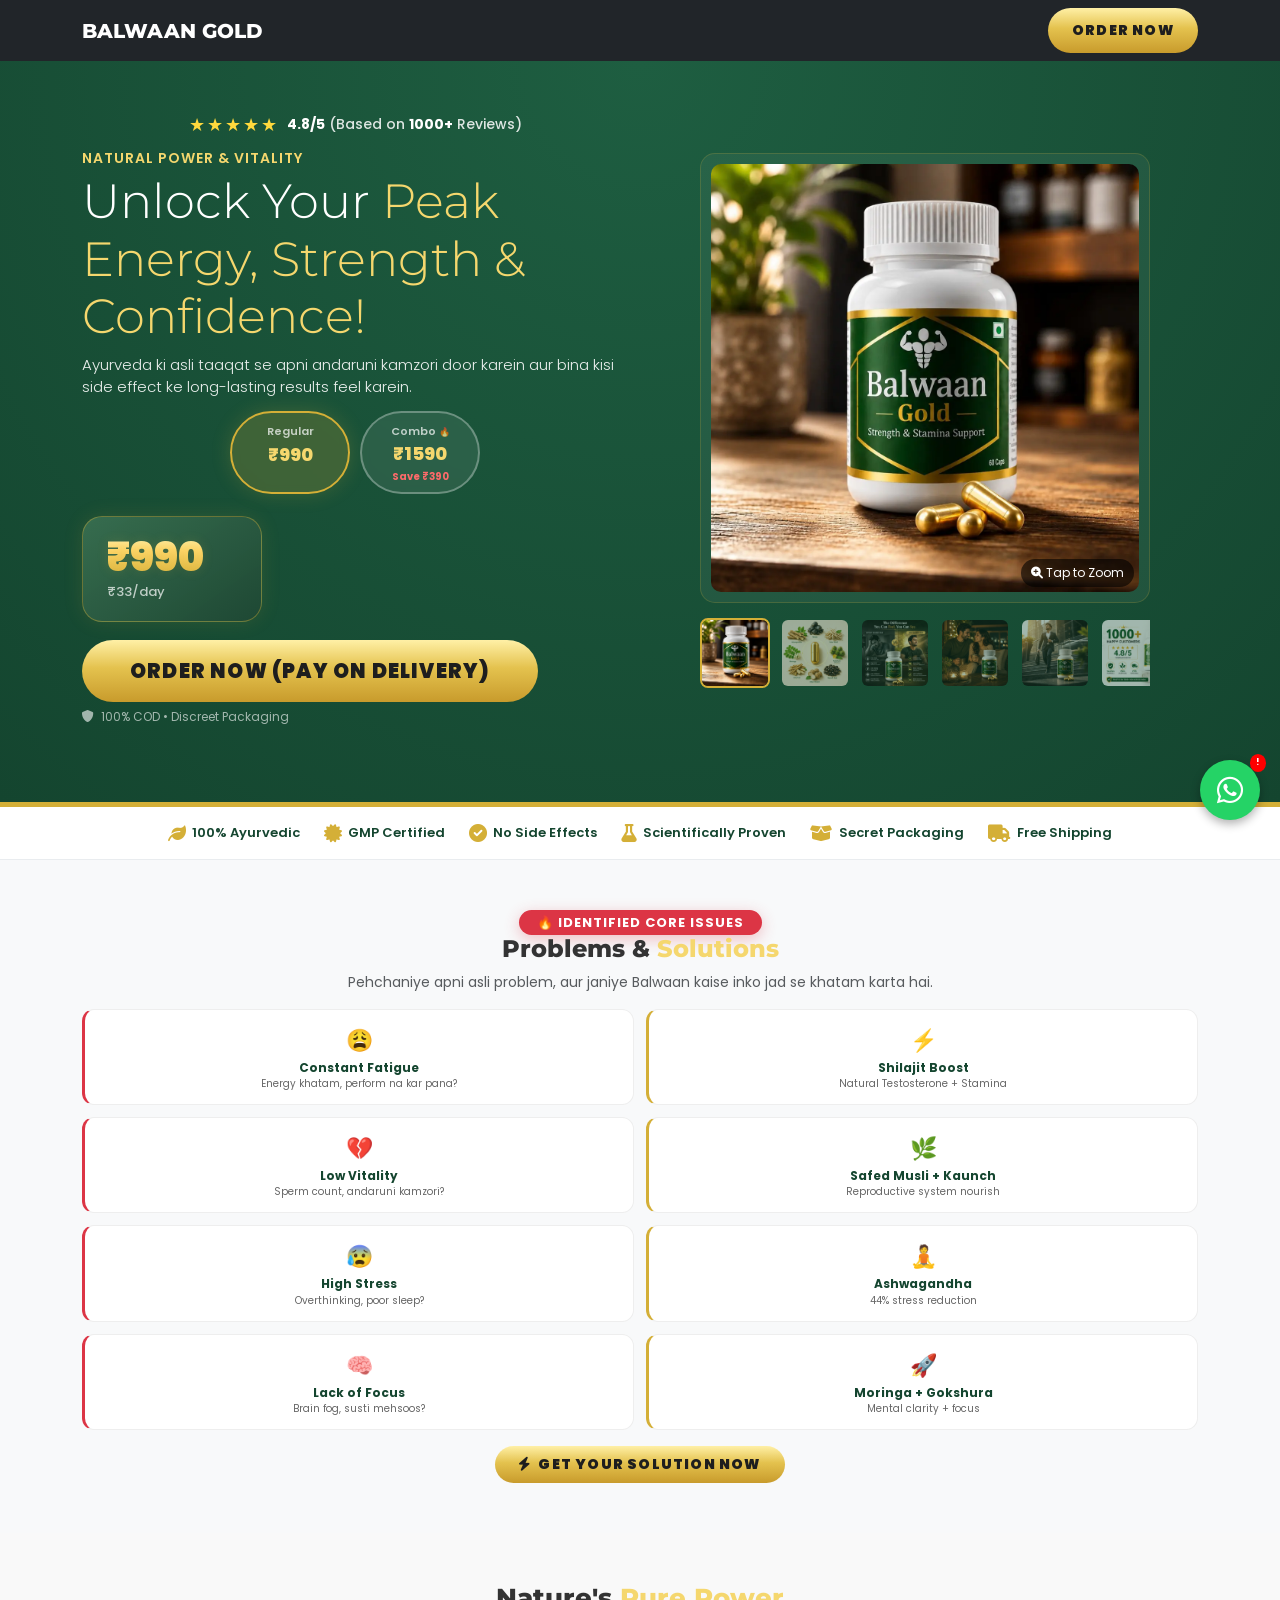
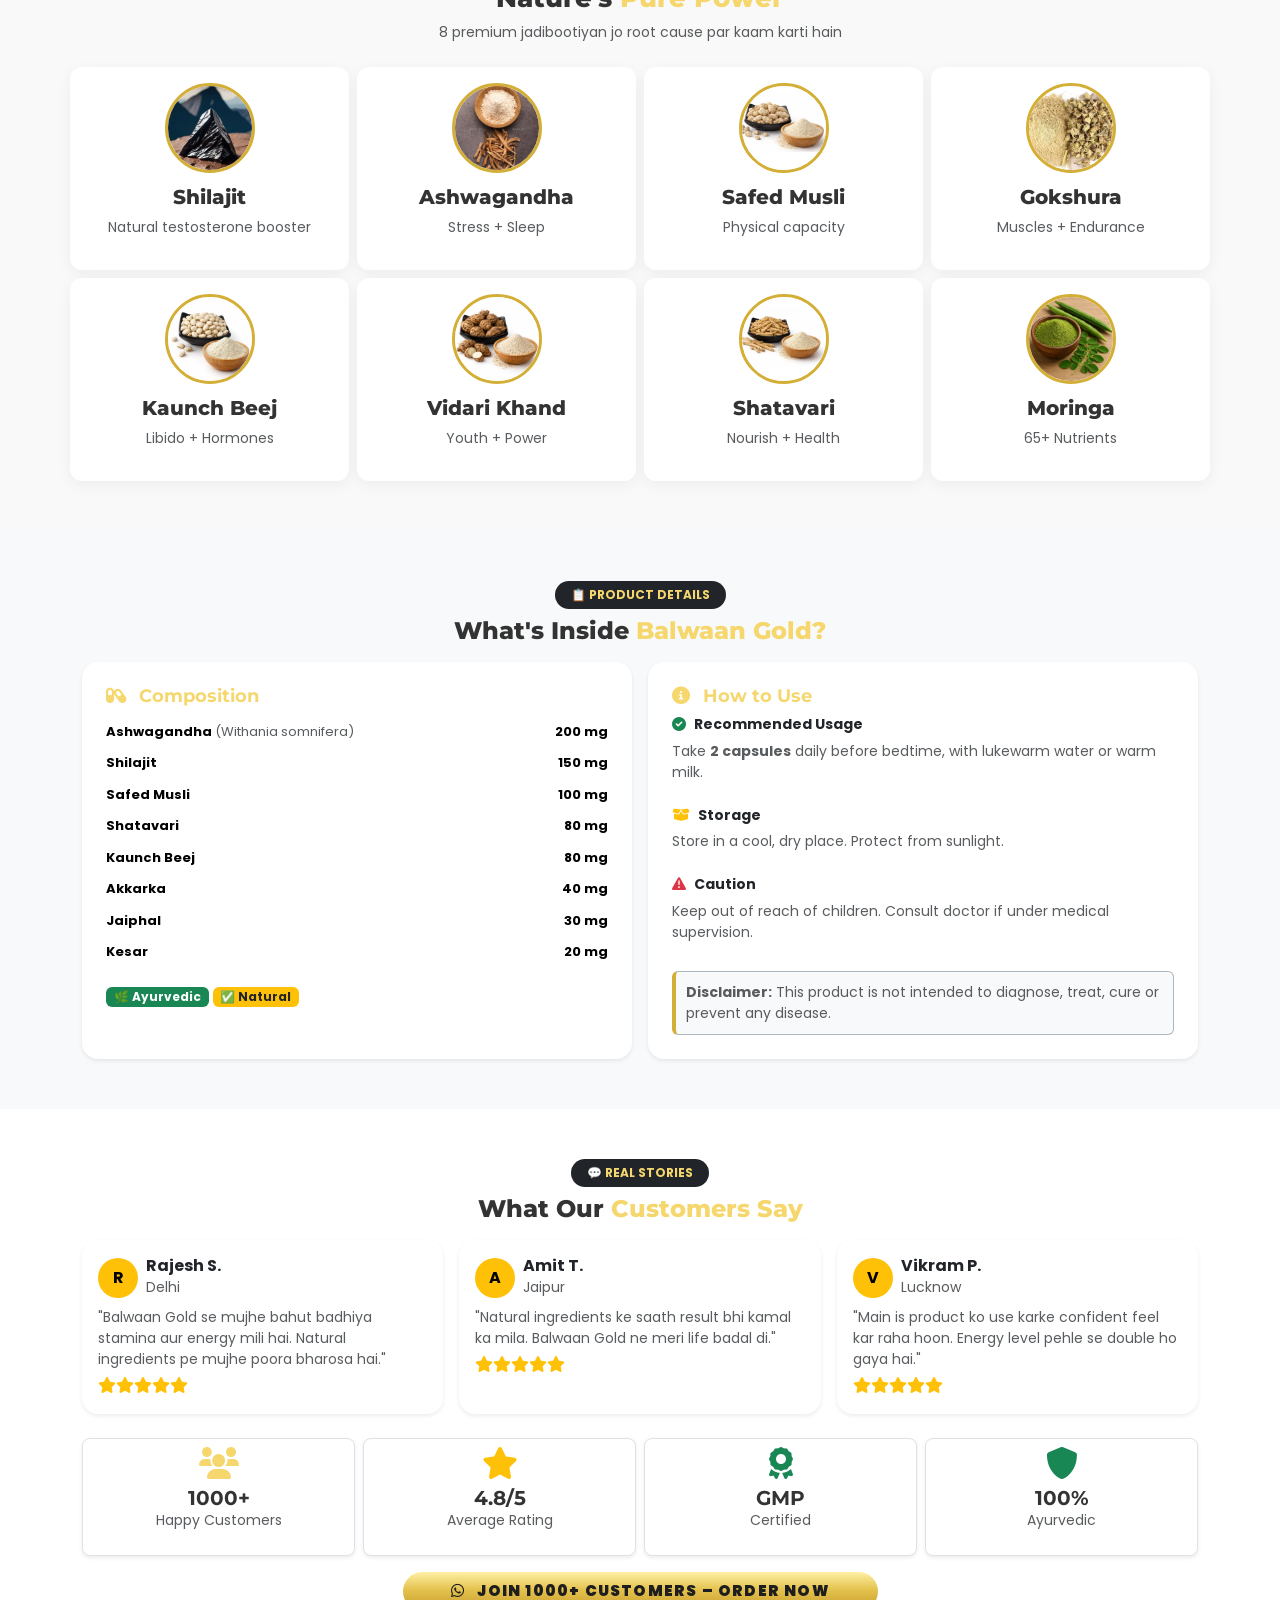
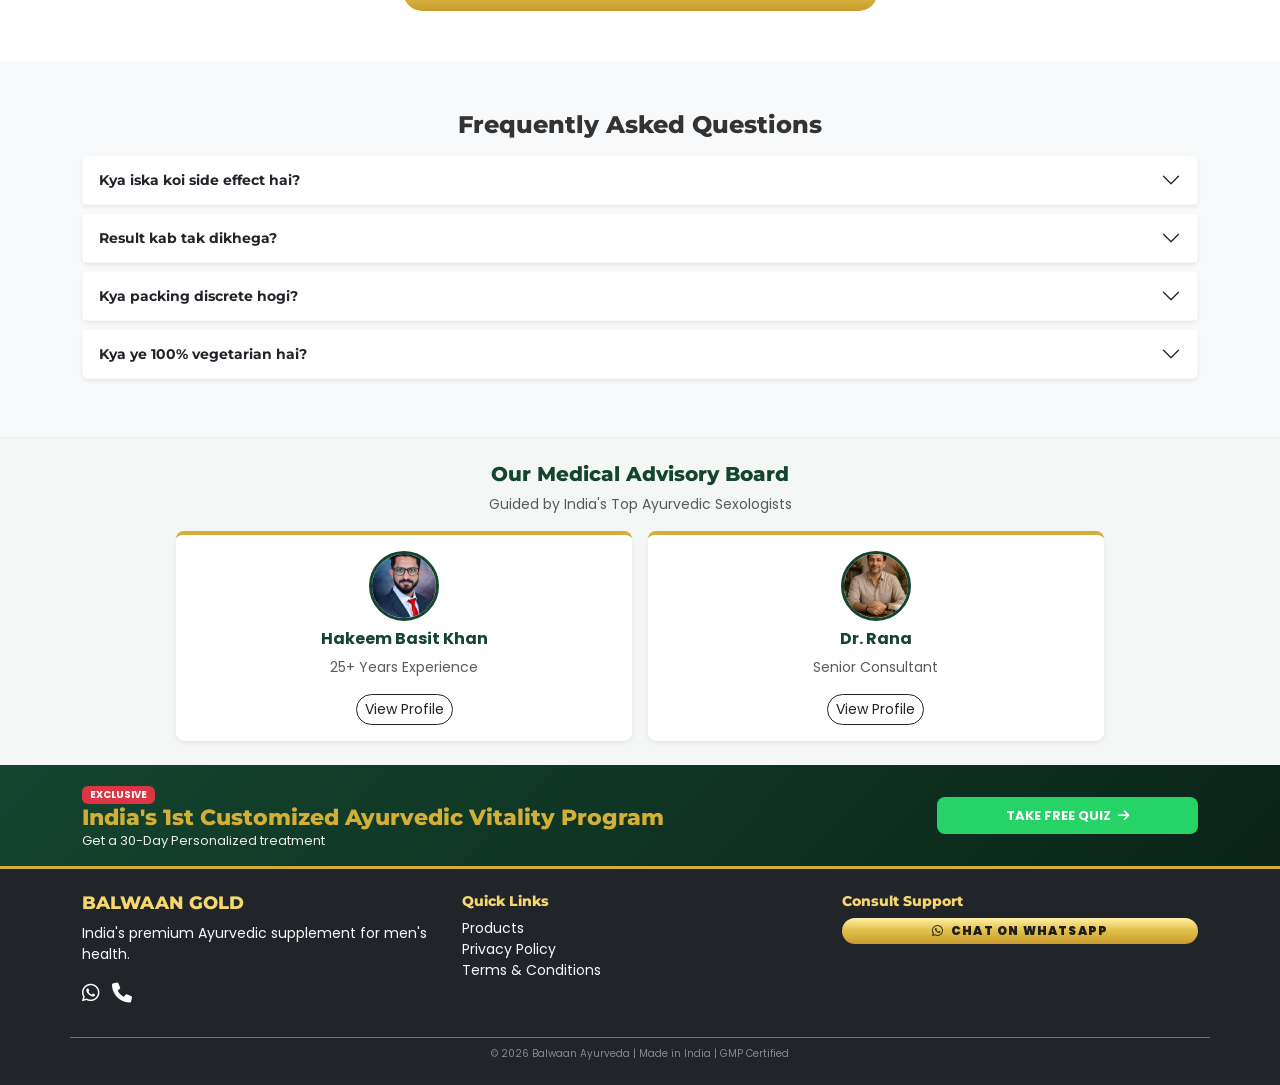
==== index.html @ 65f9fc12 "Update print statement from 'Hello' to 'Goodbye'" ====
<!DOCTYPE html>
<html lang="hi">
<head>
    <script type="application/ld+json">
{
  "@context": "https://schema.org/",
  "@type": "Product",
  "name": "Balwaan Gold",
  "image": [
    "https://balwaangold.com/images/gallery-1.webp",
    "https://balwaangold.com/images/gallery-2.webp",
    "https://balwaangold.com/images/stress-relief.webp",
    "https://balwaangold.com/images/vitality-boost.webp",
    "https://balwaangold.com/images/mental-focus.webp",
    "https://balwaangold.com/images/trust-rating.webp",
    "https://balwaangold.com/images/trust-badge.webp",
    "https://balwaangold.com/images/private-packaging.webp"
  ],
  "description": "Premium Ayurvedic supplement for men's wellness, stamina, and mental focus. 100% natural formula with Ashwagandha and Shilajit.",
  "brand": {
    "@type": "Brand",
    "name": "Balwaan Ayurveda"
  },
  "offers": {
    "@type": "Offer",
    "url": "https://balwaangold.com",
    "priceCurrency": "INR",
    "price": "990",
    "availability": "https://schema.org/InStock"
  },
  "aggregateRating": {
    "@type": "AggregateRating",
    "ratingValue": "4.8",
    "reviewCount": "1000"
  }
}
</script>
    <meta name="facebook-domain-verification" content="dv7wktuumuyr35lwe1esvlzcx84n38" />
    <meta charset="UTF-8">
    <meta name="viewport" content="width=device-width, initial-scale=1.0">
    <meta name="description" content="Balwaan Gold - 100% Ayurvedic supplement for men's strength, stamina, and confidence. Natural energy, deep sleep, and peak performance. COD available.">
    <title>Balwaan Gold | Premium Strength & Stamina Boost</title>
    <link rel="icon" type="image/png" href="favicon-96x96.png" sizes="96x96" />
    <link rel="icon" type="image/svg+xml" href="favicon.svg" />
    <link rel="shortcut icon" href="favicon.ico" />
    <link rel="apple-touch-icon" sizes="180x180" href="apple-touch-icon.png" />
    <link rel="manifest" href="site.webmanifest" />
    <script type="application/ld+json">
    {
      "@context": "https://schema.org/",
      "@type": "Product",
      "name": "Balwaan Gold | Premium Strength & Stamina Boost",
      "image": "https://balwaangold.com/images/gallery-1.webp",
      "description": "Premium Ayurvedic supplement for men's health, strength, and confidence.",
      "brand": { "@type": "Brand", "name": "Balwaan Gold" },
      "offers": {
        "@type": "Offer",
        "price": "990",
        "priceCurrency": "INR"
      },
      "aggregateRating": {
        "@type": "AggregateRating",
        "ratingValue": "4.8",
        "reviewCount": "1000"
      },
      "category": "Health & Personal Care > Dietary Supplements"
    }
    </script>
    <link rel="preconnect" href="https://fonts.googleapis.com">
    <link rel="preconnect" href="https://fonts.gstatic.com" crossorigin>
    <link href="https://fonts.googleapis.com/css2?family=Montserrat:wght@400;700;800&family=Poppins:wght@300;400;600&display=swap" rel="stylesheet">
    <link href="https://cdn.jsdelivr.net/npm/bootstrap@5.3.0/dist/css/bootstrap.min.css" rel="stylesheet">
    <link rel="stylesheet" href="https://cdnjs.cloudflare.com/ajax/libs/font-awesome/6.0.0/css/all.min.css">
    <script>
    !function(f,b,e,v,n,t,s)
    {if(f.fbq)return;n=f.fbq=function(){n.callMethod?
    n.callMethod.apply(n,arguments):n.queue.push(arguments)};
    if(!f._fbq)f._fbq=n;n.push=n;n.loaded=!0;n.version='2.0';
    n.queue=[];t=b.createElement(e);t.async=!0;
    t.src=v;s=b.getElementsByTagName(e)[0];
    s.parentNode.insertBefore(t,s)}(window, document,'script',
    'https://connect.facebook.net/en_US/fbevents.js');
    fbq('init', '916924051189893'); 
    fbq('track', 'PageView');
    </script>
    <noscript><img height="1" width="1" style="display:none"
    src="https://www.facebook.com/tr?id=916924051189893&ev=PageView&noscript=1"
    /></noscript>

    <style>
        /* ===== GLOBAL ===== */
        :root { --primary-green: #14452F; --gold: #D4AF37; --gold-light: #f5d76e; }
        * { margin: 0; padding: 0; box-sizing: border-box; }
        body { font-family: 'Poppins', sans-serif; background-color: #f9f9f9; color: #333; overflow-x: hidden; }
        h1, h2, h3, h4, h5, .navbar-brand { font-family: 'Montserrat', sans-serif; font-weight: 800; }

        /* ===== BUTTONS ===== */
        .btn-gold-glow {
            background: linear-gradient(180deg, #fff0a6 0%, #e4c24e 45%, #c89b2c 100%);
            color: #1e1e1e !important;
            border: none;
            font-weight: 900;
            text-transform: uppercase;
            letter-spacing: 1.2px;
            border-radius: 50px;
            transition: transform 0.3s ease, box-shadow 0.3s ease;
            text-decoration: none;
            display: inline-block;
            text-align: center;
            padding: 12px 28px;
            position: relative;
            transform: translateZ(0);
            will-change: transform, box-shadow;
        }
        .btn-gold-glow::after {
            content: '';
            position: absolute;
            inset: -3px;
            border-radius: 52px;
            background: rgba(212, 175, 55, 0.25);
            filter: blur(10px);
            z-index: -1;
            opacity: 0;
            transition: opacity 0.4s ease;
            pointer-events: none;
        }
        .btn-gold-glow:hover {
            transform: translateY(-2px) scale(1.03);
            color: #000 !important;
            cursor: pointer;
            box-shadow: 0 0 30px rgba(212, 175, 55, 0.3);
        }
        .btn-gold-glow:hover::after { opacity: 1; }

        /* ===== VARIANT PILLS ===== */
        .variant-pills {
            display: flex;
            gap: 10px;
            flex-wrap: wrap;
            justify-content: center;
            margin: 12px 0 10px;
        }
        .variant-pill {
            padding: 8px 18px;
            border-radius: 50px;
            border: 2px solid rgba(255,255,255,0.3);
            background: rgba(255,255,255,0.08);
            color: #fff;
            cursor: pointer;
            font-size: 13px;
            font-weight: 600;
            transition: all 0.3s ease;
            backdrop-filter: blur(4px);
            text-align: center;
            min-width: 120px;
        }
        .variant-pill:hover {
            border-color: var(--gold);
            background: rgba(212, 175, 55, 0.15);
            transform: translateY(-2px);
        }
        .variant-pill.active {
            border-color: var(--gold);
            background: rgba(212, 175, 55, 0.2);
            box-shadow: 0 0 20px rgba(212, 175, 55, 0.2);
        }
        .variant-pill .pill-price {
            display: block;
            font-size: 18px;
            font-weight: 800;
            color: var(--gold-light);
        }
        .variant-pill .pill-label {
            font-size: 11px;
            opacity: 0.7;
        }
        .variant-pill .pill-saving {
            font-size: 10px;
            color: #ff6b6b;
            font-weight: 700;
            display: block;
            margin-top: 2px;
        }
        .variant-pill.active .pill-saving { color: #ffd93d; }

        /* ===== STAR RATING ===== */
        .star-rating {
            display: flex;
            align-items: center;
            justify-content: center;
            gap: 8px;
            margin-bottom: 10px;
            flex-wrap: wrap;
        }
        .star-rating .stars {
            color: #ffd93d;
            font-size: 18px;
            letter-spacing: 2px;
        }
        .star-rating .rating-text {
            color: rgba(255,255,255,0.85);
            font-size: 14px;
            font-weight: 500;
        }
        .star-rating .rating-text strong {
            color: #fff;
            font-weight: 700;
        }

        /* ===== HERO ===== */
        .hero-section {
            background: radial-gradient(circle at top, #1e5e41, #14452F);
            color: white;
            padding: 50px 0 60px;
            border-bottom: 5px solid var(--gold);
            min-height: 80vh;
            display: flex;
            align-items: center;
        }
        @media (max-width: 768px) {
            .hero-section {
                padding: 30px 0 80px 0;
                text-align: center;
                min-height: auto;
            }
        }

        /* ===== PRICE BOX ===== */
        .price-box {
            background: linear-gradient(145deg, rgba(58, 112, 81, 0.92), rgba(30, 72, 52, 0.96));
            padding: 18px 24px;
            border-radius: 20px;
            display: inline-block;
            margin: 12px 0 10px;
            border: 1px solid rgba(212, 175, 55, 0.4);
            box-shadow: 0 0 20px rgba(212, 175, 55, 0.12);
            transform: translateZ(0);
            min-width: 180px;
        }
        .price-box .old-price {
            font-size: 16px;
            color: rgba(255,255,255,0.5);
            text-decoration: line-through;
            display: block;
        }
        .price-box .new-price {
            display: block;
            font-size: 40px;
            font-weight: 900;
            line-height: 1.1;
            color: #f5d76e;
            background: linear-gradient(180deg, #fff4b2 0%, #ffd86b 35%, #d4af37 100%);
            -webkit-background-clip: text;
            -webkit-text-fill-color: transparent;
            background-clip: text;
            text-shadow: 0 0 12px rgba(212, 175, 55, 0.15);
        }
        .price-box .per-day {
            font-size: 13px;
            color: rgba(255,255,255,0.7);
            font-weight: 500;
        }
        .price-box .saving-badge {
            display: inline-block;
            background: #ff6b6b;
            color: #fff;
            font-size: 12px;
            font-weight: 800;
            padding: 2px 12px;
            border-radius: 20px;
            margin-top: 4px;
        }

        /* ===== GALLERY ===== */
        .product-gallery { position: relative; max-width: 450px; margin: 0 auto; }
        .main-image-wrapper {
            position: relative;
            background: rgba(255,255,255,0.05);
            border-radius: 15px;
            padding: 10px;
            cursor: zoom-in;
            border: 1px solid rgba(212, 175, 55, 0.2);
            transition: 0.3s;
        }
        .main-image-wrapper:hover { border-color: #D4AF37; box-shadow: 0 0 15px rgba(212, 175, 55, 0.3); }
        .product-img-main { width: 100%; height: auto; border-radius: 10px; }
        .zoom-hint {
            position: absolute;
            bottom: 15px;
            right: 15px;
            background: rgba(0,0,0,0.6);
            color: white;
            padding: 5px 10px;
            border-radius: 20px;
            font-size: 12px;
            pointer-events: none;
        }
        .thumbnail-container {
            display: flex;
            gap: 10px;
            margin-top: 15px;
            justify-content: flex-start;
            overflow-x: auto;
            overflow-y: hidden;
            padding-bottom: 12px;
            flex-wrap: nowrap;
            scrollbar-width: thin;
            -webkit-overflow-scrolling: touch;
        }
        .thumbnail-container::-webkit-scrollbar { height: 5px; }
        .thumbnail-container::-webkit-scrollbar-track { background: #e0e0e0; border-radius: 10px; }
        .thumbnail-container::-webkit-scrollbar-thumb { background: #D4AF37; border-radius: 10px; }
        .thumb {
            width: 70px;
            height: 70px;
            object-fit: contain;
            border-radius: 8px;
            border: 2px solid transparent;
            cursor: pointer;
            opacity: 0.6;
            transition: 0.3s;
            flex: 0 0 70px;
        }
        .thumb.active, .thumb:hover { opacity: 1; border-color: #D4AF37; }

        /* ===== ZOOM MODAL ===== */
        #imageZoomModal {
            display: none;
            position: fixed;
            top: 0;
            left: 0;
            width: 100%;
            height: 100%;
            background: rgba(0,0,0,0.95);
            z-index: 100000;
            align-items: center;
            justify-content: center;
        }
        #imageZoomModal.active { display: flex; animation: fadeIn 0.3s ease; }
        @keyframes fadeIn { from { opacity: 0; } to { opacity: 1; } }
        #zoomedImage { max-width: 95%; max-height: 90vh; border-radius: 10px; box-shadow: 0 0 30px rgba(212, 175, 55, 0.2); }
        .close-zoom {
            position: absolute;
            top: 20px;
            right: 20px;
            color: white;
            font-size: 35px;
            cursor: pointer;
            background: rgba(255,255,255,0.2);
            width: 40px;
            height: 40px;
            display: flex;
            align-items: center;
            justify-content: center;
            border-radius: 50%;
        }

        /* ===== TRUST BANNER ===== */
        .trust-banner {
            background: #fff;
            border-bottom: 1px solid #e9ecef;
            padding: 12px 0;
            box-shadow: 0 4px 6px rgba(0,0,0,0.05);
        }
        .trust-item {
            display: inline-flex;
            align-items: center;
            gap: 6px;
            font-size: 13px;
            font-weight: 600;
            color: var(--primary-green);
            margin: 4px 12px;
        }
        .trust-item i { font-size: 18px; color: var(--gold); }
        @media (max-width: 576px) {
            .trust-item { font-size: 11px; margin: 3px 8px; }
            .trust-item i { font-size: 14px; }
        }

        /* ===== PROBLEMS + SOLUTIONS GRID ===== */
        .ps-grid { display: grid; grid-template-columns: 1fr 1fr; gap: 12px; }
        @media (max-width: 576px) {
            .ps-grid { grid-template-columns: 1fr 1fr; gap: 8px; }
        }
        .ps-item {
            background: #fff;
            border-radius: 12px;
            padding: 14px 12px;
            text-align: center;
            border: 1px solid #eee;
            transition: 0.3s;
            cursor: default;
        }
        .ps-item:hover { border-color: var(--gold); box-shadow: 0 4px 15px rgba(212, 175, 55, 0.12); }
        .ps-item .icon { font-size: 22px; margin-bottom: 4px; display: block; }
        .ps-item h6 { font-size: 12px; font-weight: 700; color: #14452F; margin-bottom: 2px; }
        .ps-item p { font-size: 10px; color: #666; margin-bottom: 0; line-height: 1.3; }
        .ps-item.solution { border-left: 3px solid var(--gold); }
        .ps-item.problem { border-left: 3px solid #dc3545; }

        /* ===== BADGES ===== */
        .issue-badge {
            font-size: 13px;
            letter-spacing: 1px;
            padding: 6px 18px !important;
            text-transform: uppercase;
            font-weight: 700;
            box-shadow: 0 4px 15px rgba(220, 53, 69, 0.3);
            display: inline-block;
        }

        /* ===== SECTION PADDING ===== */
        .section-padding { padding: 50px 0; }
        @media (max-width: 768px) {
            .section-padding { padding: 35px 0; }
        }

        /* ===== INGREDIENTS ===== */
        .ingredient-box {
            background: #fff;
            border-radius: 12px;
            padding: 16px 12px;
            box-shadow: 0 4px 15px rgba(0,0,0,0.05);
            height: 100%;
            display: flex;
            flex-direction: column;
            text-align: center;
        }
        .ingredient-img {
            width: 90px;
            height: 90px;
            object-fit: cover;
            border: 3px solid #D4AF37;
            border-radius: 50%;
            margin: 0 auto 12px;
        }
        @media (max-width: 576px) {
            .ingredient-img { width: 70px; height: 70px; border-width: 2px; }
            .ingredient-box { padding: 10px 6px; }
            .ingredient-box h5 { font-size: 12px; }
            .ingredient-box p { font-size: 10px; }
        }

        /* ===== PRODUCT DETAILS ===== */
        .bg-light .card.p-4 { padding: 20px 18px; }
        .bg-light .table td { font-size: 13px; padding: 6px 0; }
        @media (max-width: 576px) {
            .bg-light .card.p-4 { padding: 14px 12px !important; }
            .bg-light .card h4 { font-size: 15px !important; }
            .bg-light .table td {
                display: block !important;
                width: 100% !important;
                text-align: left !important;
                padding: 4px 0 !important;
                border-bottom: 1px solid #eee !important;
                font-size: 12px !important;
            }
            .bg-light .table .text-muted {
                display: block !important;
                font-size: 9.5px !important;
                color: #6c757d !important;
                margin-top: 1px !important;
                font-style: italic !important;
            }
            .bg-light .table td.text-end {
                text-align: left !important;
                font-size: 12px !important;
                font-weight: 700 !important;
                color: #14452F !important;
                padding-top: 0 !important;
                padding-bottom: 6px !important;
            }
            .bg-light .card .badge { font-size: 8px !important; padding: 3px 6px !important; }
            .bg-light .card h6 { font-size: 12px !important; }
            .bg-light .card p, .bg-light .card .text-muted { font-size: 11px !important; line-height: 1.5 !important; }
            .bg-light .alert { padding: 10px 8px !important; }
            .bg-light .alert p { font-size: 9.5px !important; line-height: 1.4 !important; }
        }

        /* ===== REVIEWS ===== */
        .testimonials-section .card { padding: 18px 16px; }
        @media (max-width: 576px) {
            .testimonials-section .card { padding: 14px 12px !important; }
            .testimonials-section .card h6 { font-size: 13px !important; }
            .testimonials-section .card p { font-size: 12px !important; line-height: 1.5 !important; }
            .testimonials-section .trust-badge-box { padding: 8px 4px !important; }
            .testimonials-section .trust-badge-box h5 { font-size: 14px !important; }
            .testimonials-section .trust-badge-box p { font-size: 8.5px !important; }
        }

        /* ===== ADVISORY CARD (FIXED) ===== */
        .advisory-card {
            background: white;
            border-radius: 12px;
            padding: 20px;
            text-align: center;
            box-shadow: 0 4px 15px rgba(0,0,0,0.05);
            border-top: 4px solid #D4AF37 !important;
            height: 100%;
        }

        /* ===== FAQS ===== */
        .accordion-item .accordion-button { font-weight: 600; font-size: 14px; padding: 14px 16px; }
        .accordion-item .accordion-body { font-size: 13px; }
        @media (max-width: 576px) {
            .accordion-item .accordion-button { font-size: 12.5px; padding: 12px 14px; }
            .accordion-item .accordion-body { font-size: 11.5px; }
        }

        /* ===== WHATSAPP FLOAT ===== */
        .whatsapp-float {
            position: fixed;
            bottom: 80px;
            right: 20px;
            background-color: #25d366;
            color: white;
            width: 60px;
            height: 60px;
            border-radius: 50px;
            display: flex;
            align-items: center;
            justify-content: center;
            font-size: 30px;
            z-index: 1000;
            box-shadow: 0 4px 10px rgba(0,0,0,0.3);
            text-decoration: none;
            cursor: pointer;
            transition: 0.3s;
        }
        .whatsapp-float:hover { transform: scale(1.1); color:white; }
        .whatsapp-float .order-badge {
            position: absolute;
            top: -6px;
            right: -6px;
            background: red;
            color: white;
            font-size: 9px;
            padding: 2px 6px;
            border-radius: 50%;
            font-weight: 700;
        }

        .mobile-cta-bar {
            position: fixed;
            bottom: 0;
            width: 100%;
            background: #14452F;
            padding: 10px;
            display: none;
            z-index: 999;
            box-shadow: 0 -5px 15px rgba(0,0,0,0.2);
        }
        @media (max-width: 768px) { .mobile-cta-bar { display: block; } }

        /* ===== LEAD MODAL (FIXED) ===== */
        .lead-modal-header {
            background: #14452F;
            color: white;
            border-bottom: 2px solid #D4AF37;
        }
        .lead-input {
            border: 2px solid #eee;
            padding: 12px;
            border-radius: 8px;
            width: 100%;
            margin-bottom: 15px;
        }
        .lead-input:focus {
            border-color: #D4AF37;
            outline: none;
        }

        .bg-green { background-color: var(--primary-green); color: white; }
        .text-gold { color: var(--gold-light); }
    </style>
</head>
<body>

    <!-- ===== NAVBAR ===== -->
    <nav class="navbar navbar-expand-lg navbar-dark bg-dark sticky-top">
        <div class="container">
            <a class="navbar-brand" href="#">BALWAAN GOLD</a>
            <a href="checkout.html" class="btn btn-gold-glow btn-sm px-4">Order Now</a>
        </div>
    </nav>

    <!-- ===== MAIN ===== -->
    <main>

        <!-- ===== HERO SECTION (With Star Rating + Combo Pack) ===== -->
        <section class="hero-section">
            <div class="container">
                <div class="row align-items-center flex-column-reverse flex-md-row">
                    <div class="col-md-6 mt-4 mt-md-0 text-center text-md-start">
                        <div class="star-rating">
                            <span class="stars">★★★★★</span>
                            <span class="rating-text">
                                <strong>4.8/5</strong> (Based on <strong>1000+</strong> Reviews)
                            </span>
                        </div>
                        <p class="text-gold mb-1" style="font-weight:600;letter-spacing:1px;font-size:14px;">NATURAL POWER & VITALITY</p>
                        <h1 class="display-5 mb-2">Unlock Your <span class="text-gold">Peak Energy, Strength & Confidence!</span></h1>
                        <p class="lead mb-2" style="font-size:15px;opacity:0.9;">Ayurveda ki asli taaqat se apni andaruni kamzori door karein aur bina kisi side effect ke long-lasting results feel karein.</p>
                        
                        <div class="variant-pills">
                            <div class="variant-pill active" data-price="990" data-perday="₹33/day" data-saving="" data-label="30 Days">
                                <span class="pill-label">Regular</span>
                                <span class="pill-price">₹990</span>
                            </div>
                            <div class="variant-pill" data-price="1590" data-perday="₹26.5/day" data-saving="Save ₹390" data-label="60 Days">
                                <span class="pill-label">Combo <span style="color:#ff6b6b;font-size:9px;">🔥</span></span>
                                <span class="pill-price">₹1590</span>
                                <span class="pill-saving">Save ₹390</span>
                            </div>
                        </div>

                        <div class="price-box" id="priceBox">
                            <span class="old-price" id="oldPrice" style="display:none;">₹1980</span>
                            <span class="new-price" id="mainPrice">₹990</span>
                            <span class="per-day" id="perDay">₹33/day</span>
                            <span class="saving-badge" id="savingBadge" style="display:none;">🔥 Save ₹390</span>
                        </div>
                        
                        <a href="checkout.html" class="btn btn-gold-glow btn-lg px-5 py-3 mt-2" id="orderBtn">
                            Order Now (Pay on Delivery)
                        </a>
                        <p style="font-size:12px;opacity:0.6;margin-top:6px;">
                            <i class="fas fa-shield-alt me-1"></i> 100% COD • Discreet Packaging
                        </p>
                    </div>
                    <div class="col-md-6 text-center">
                        <div class="product-gallery">
                            <div class="main-image-wrapper" onclick="openZoom(document.getElementById('mainImg').src)">
                                <img id="mainImg" src="images/gallery-1.webp" width="450" height="450" alt="Balwaan Gold Main Product" class="product-img-main">
                                <div class="zoom-hint"><i class="fas fa-search-plus"></i> Tap to Zoom</div>
                            </div>
                            <div class="thumbnail-container">
                                <img src="images/gallery-1.webp" alt="Balwaan Gold Gallery Image 1" class="thumb active" onclick="changeImage(this)">
                                <img src="images/gallery-2.webp" alt="Balwaan Gold Gallery Image 2" class="thumb" onclick="changeImage(this)">
                                <img src="images/stress-relief.webp" alt="Stress Relief Benefits" class="thumb" onclick="changeImage(this)">
                                <img src="images/vitality-boost.webp" alt="Vitality Boost Benefits" class="thumb" onclick="changeImage(this)">
                                <img src="images/mental-focus.webp" alt="Mental Focus Benefits" class="thumb" onclick="changeImage(this)">
                                <img src="images/trust-rating.webp" alt="Trust Rating Badge" class="thumb" onclick="changeImage(this)">
                                <img src="images/trust-badge.webp" alt="Trust Badge Certification" class="thumb" onclick="changeImage(this)">
                                <img src="images/private-packaging.webp" alt="Private Packaging Display" class="thumb" onclick="changeImage(this)">
                            </div>
                        </div>
                    </div>
                </div>
            </div>
        </section>

        <!-- ===== ZOOM MODAL ===== -->
        <div id="imageZoomModal">
            <div class="close-zoom" onclick="closeZoom()">&times;</div>
            <img id="zoomedImage" src="">
        </div>

        <!-- ===== TRUST BANNER ===== -->
        <div class="trust-banner text-center">
            <div class="container">
                <div class="d-flex flex-wrap justify-content-center">
                    <span class="trust-item"><i class="fas fa-leaf"></i> 100% Ayurvedic</span>
                    <span class="trust-item"><i class="fas fa-certificate"></i> GMP Certified</span>
                    <span class="trust-item"><i class="fas fa-check-circle"></i> No Side Effects</span>
                    <span class="trust-item"><i class="fas fa-flask"></i> Scientifically Proven</span>
                    <span class="trust-item"><i class="fas fa-box-open"></i> Secret Packaging</span>
                    <span class="trust-item"><i class="fas fa-truck"></i> Free Shipping</span>
                </div>
            </div>
        </div>

        <!-- ===== PROBLEMS + SOLUTIONS (Merged) ===== -->
        <section class="section-padding bg-light">
            <div class="container">
                <div class="text-center mb-3">
                    <span class="badge bg-danger issue-badge rounded-pill">🔥 Identified Core Issues</span>
                    <h2 style="font-size:24px;">Problems & <span class="text-gold">Solutions</span></h2>
                    <p class="text-muted small">Pehchaniye apni asli problem, aur janiye Balwaan kaise inko jad se khatam karta hai.</p>
                </div>
                <div class="ps-grid">
                    <div class="ps-item problem"><span class="icon">😩</span><h6>Constant Fatigue</h6><p>Energy khatam, perform na kar pana?</p></div>
                    <div class="ps-item solution"><span class="icon">⚡</span><h6>Shilajit Boost</h6><p>Natural Testosterone + Stamina</p></div>
                    <div class="ps-item problem"><span class="icon">💔</span><h6>Low Vitality</h6><p>Sperm count, andaruni kamzori?</p></div>
                    <div class="ps-item solution"><span class="icon">🌿</span><h6>Safed Musli + Kaunch</h6><p>Reproductive system nourish</p></div>
                    <div class="ps-item problem"><span class="icon">😰</span><h6>High Stress</h6><p>Overthinking, poor sleep?</p></div>
                    <div class="ps-item solution"><span class="icon">🧘</span><h6>Ashwagandha</h6><p>44% stress reduction</p></div>
                    <div class="ps-item problem"><span class="icon">🧠</span><h6>Lack of Focus</h6><p>Brain fog, susti mehsoos?</p></div>
                    <div class="ps-item solution"><span class="icon">🚀</span><h6>Moringa + Gokshura</h6><p>Mental clarity + focus</p></div>
                </div>
                <div class="text-center mt-3">
                    <a href="checkout.html" class="btn btn-gold-glow px-4 py-2" style="font-size:14px;">
                        <i class="fas fa-bolt me-1"></i> Get Your Solution Now
                    </a>
                </div>
            </div>
        </section>

        <!-- ===== INGREDIENTS ===== -->
        <section class="section-padding container text-center">
            <h2 class="mb-2" style="font-size:26px;">Nature's <span class="text-gold">Pure Power</span></h2>
            <p class="text-muted mb-4" style="font-size:14px;">8 premium jadibootiyan jo root cause par kaam karti hain</p>
            <div class="row g-2 justify-content-center">
                <div class="col-lg-3 col-md-4 col-4"><div class="ingredient-box"><img src="images/shilajit.webp" class="ingredient-img" alt="Shilajit"><h5>Shilajit</h5><p class="small text-muted d-none d-sm-block">Natural testosterone booster</p></div></div>
                <div class="col-lg-3 col-md-4 col-4"><div class="ingredient-box"><img src="images/ashwagandha.webp" class="ingredient-img" alt="Ashwagandha"><h5>Ashwagandha</h5><p class="small text-muted d-none d-sm-block">Stress + Sleep</p></div></div>
                <div class="col-lg-3 col-md-4 col-4"><div class="ingredient-box"><img src="images/musli.webp" class="ingredient-img" alt="Safed Musli"><h5>Safed Musli</h5><p class="small text-muted d-none d-sm-block">Physical capacity</p></div></div>
                <div class="col-lg-3 col-md-4 col-4"><div class="ingredient-box"><img src="images/gokshura.webp" class="ingredient-img" alt="Gokshura"><h5>Gokshura</h5><p class="small text-muted d-none d-sm-block">Muscles + Endurance</p></div></div>
                <div class="col-lg-3 col-md-4 col-4"><div class="ingredient-box"><img src="images/kaunch.webp" class="ingredient-img" alt="Kaunch Beej"><h5>Kaunch Beej</h5><p class="small text-muted d-none d-sm-block">Libido + Hormones</p></div></div>
                <div class="col-lg-3 col-md-4 col-4"><div class="ingredient-box"><img src="images/vidari.webp" class="ingredient-img" alt="Vidari Khand"><h5>Vidari Khand</h5><p class="small text-muted d-none d-sm-block">Youth + Power</p></div></div>
                <div class="col-lg-3 col-md-4 col-4"><div class="ingredient-box"><img src="images/shatawari.webp" class="ingredient-img" alt="Shatavari"><h5>Shatavari</h5><p class="small text-muted d-none d-sm-block">Nourish + Health</p></div></div>
                <div class="col-lg-3 col-md-4 col-4"><div class="ingredient-box"><img src="images/moringa.webp" class="ingredient-img" alt="Moringa"><h5>Moringa</h5><p class="small text-muted d-none d-sm-block">65+ Nutrients</p></div></div>
            </div>
        </section>

        <!-- ===== PRODUCT DETAILS ===== -->
        <section class="section-padding bg-light">
            <div class="container">
                <div class="text-center mb-3">
                    <span class="badge bg-dark text-gold px-3 py-2 rounded-pill" style="font-size:12px;">📋 PRODUCT DETAILS</span>
                    <h2 class="mt-2" style="font-size:24px;">What's Inside <span class="text-gold">Balwaan Gold?</span></h2>
                </div>
                <div class="row g-3">
                    <div class="col-md-6">
                        <div class="card h-100 border-0 shadow-sm rounded-4 p-4">
                            <h4 class="text-gold fw-bold mb-2" style="font-size:18px;"><i class="fas fa-capsules me-2"></i> Composition</h4>
                            <div class="table-responsive">
                                <table class="table table-borderless">
                                    <tbody>
                                        <tr><td><strong>Ashwagandha</strong> <span class="text-muted">(Withania somnifera)</span></td><td class="text-end fw-bold">200 mg</td></tr>
                                        <tr><td><strong>Shilajit</strong></td><td class="text-end fw-bold">150 mg</td></tr>
                                        <tr><td><strong>Safed Musli</strong></td><td class="text-end fw-bold">100 mg</td></tr>
                                        <tr><td><strong>Shatavari</strong></td><td class="text-end fw-bold">80 mg</td></tr>
                                        <tr><td><strong>Kaunch Beej</strong></td><td class="text-end fw-bold">80 mg</td></tr>
                                        <tr><td><strong>Akkarka</strong></td><td class="text-end fw-bold">40 mg</td></tr>
                                        <tr><td><strong>Jaiphal</strong></td><td class="text-end fw-bold">30 mg</td></tr>
                                        <tr><td><strong>Kesar</strong></td><td class="text-end fw-bold">20 mg</td></tr>
                                    </tbody>
                                </table>
                            </div>
                            <div><span class="badge bg-success me-1">🌿 Ayurvedic</span><span class="badge bg-warning text-dark">✅ Natural</span></div>
                        </div>
                    </div>
                    <div class="col-md-6">
                        <div class="card h-100 border-0 shadow-sm rounded-4 p-4">
                            <h4 class="text-gold fw-bold mb-2" style="font-size:18px;"><i class="fas fa-info-circle me-2"></i> How to Use</h4>
                            <div class="mb-2"><h6 class="fw-bold small"><i class="fas fa-check-circle text-success me-2"></i>Recommended Usage</h6><p class="text-muted small">Take <strong>2 capsules</strong> daily before bedtime, with lukewarm water or warm milk.</p></div>
                            <div class="mb-2"><h6 class="fw-bold small"><i class="fas fa-box-open text-warning me-2"></i>Storage</h6><p class="text-muted small">Store in a cool, dry place. Protect from sunlight.</p></div>
                            <div class="mb-2"><h6 class="fw-bold small"><i class="fas fa-exclamation-triangle text-danger me-2"></i>Caution</h6><p class="text-muted small">Keep out of reach of children. Consult doctor if under medical supervision.</p></div>
                            <div class="alert alert-dark mb-0 mt-1" style="background:#f8f9fa;border-left:4px solid #D4AF37;padding:10px;">
                                <p class="small text-muted mb-0"><strong>Disclaimer:</strong> This product is not intended to diagnose, treat, cure or prevent any disease.</p>
                            </div>
                        </div>
                    </div>
                </div>
            </div>
        </section>

        <!-- ===== REVIEWS ===== -->
        <section class="section-padding bg-white testimonials-section">
            <div class="container text-center">
                <div class="mb-3">
                    <span class="badge bg-dark text-gold px-3 py-2 rounded-pill" style="font-size:12px;">💬 REAL STORIES</span>
                    <h2 class="mt-2" style="font-size:24px;">What Our <span class="text-gold">Customers Say</span></h2>
                </div>
                <div class="row g-3 justify-content-center">
                    <div class="col-md-4">
                        <div class="card h-100 border-0 shadow-sm rounded-4 p-3 text-start">
                            <div class="d-flex align-items-center mb-2"><div class="bg-warning rounded-circle d-flex align-items-center justify-content-center" style="width:40px;height:40px;font-weight:700;color:#000;">R</div><div class="ms-2"><h6 class="fw-bold mb-0">Rajesh S.</h6><span class="text-muted small">Delhi</span></div></div>
                            <p class="text-muted small mb-0">"Balwaan Gold se mujhe bahut badhiya stamina aur energy mili hai. Natural ingredients pe mujhe poora bharosa hai."</p>
                            <div class="mt-1 text-warning"><i class="fas fa-star"></i><i class="fas fa-star"></i><i class="fas fa-star"></i><i class="fas fa-star"></i><i class="fas fa-star"></i></div>
                        </div>
                    </div>
                    <div class="col-md-4">
                        <div class="card h-100 border-0 shadow-sm rounded-4 p-3 text-start">
                            <div class="d-flex align-items-center mb-2"><div class="bg-warning rounded-circle d-flex align-items-center justify-content-center" style="width:40px;height:40px;font-weight:700;color:#000;">A</div><div class="ms-2"><h6 class="fw-bold mb-0">Amit T.</h6><span class="text-muted small">Jaipur</span></div></div>
                            <p class="text-muted small mb-0">"Natural ingredients ke saath result bhi kamal ka mila. Balwaan Gold ne meri life badal di."</p>
                            <div class="mt-1 text-warning"><i class="fas fa-star"></i><i class="fas fa-star"></i><i class="fas fa-star"></i><i class="fas fa-star"></i><i class="fas fa-star"></i></div>
                        </div>
                    </div>
                    <div class="col-md-4">
                        <div class="card h-100 border-0 shadow-sm rounded-4 p-3 text-start">
                            <div class="d-flex align-items-center mb-2"><div class="bg-warning rounded-circle d-flex align-items-center justify-content-center" style="width:40px;height:40px;font-weight:700;color:#000;">V</div><div class="ms-2"><h6 class="fw-bold mb-0">Vikram P.</h6><span class="text-muted small">Lucknow</span></div></div>
                            <p class="text-muted small mb-0">"Main is product ko use karke confident feel kar raha hoon. Energy level pehle se double ho gaya hai."</p>
                            <div class="mt-1 text-warning"><i class="fas fa-star"></i><i class="fas fa-star"></i><i class="fas fa-star"></i><i class="fas fa-star"></i><i class="fas fa-star"></i></div>
                        </div>
                    </div>
                </div>
                <div class="row g-2 justify-content-center mt-3">
                    <div class="col-6 col-md-3"><div class="p-2 bg-white rounded-3 shadow-sm border trust-badge-box"><i class="fas fa-users fa-2x text-gold"></i><h5 class="fw-bold mt-1 mb-0">1000+</h5><p class="text-muted small">Happy Customers</p></div></div>
                    <div class="col-6 col-md-3"><div class="p-2 bg-white rounded-3 shadow-sm border trust-badge-box"><i class="fas fa-star fa-2x text-warning"></i><h5 class="fw-bold mt-1 mb-0">4.8/5</h5><p class="text-muted small">Average Rating</p></div></div>
                    <div class="col-6 col-md-3"><div class="p-2 bg-white rounded-3 shadow-sm border trust-badge-box"><i class="fas fa-award fa-2x text-success"></i><h5 class="fw-bold mt-1 mb-0">GMP</h5><p class="text-muted small">Certified</p></div></div>
                    <div class="col-6 col-md-3"><div class="p-2 bg-white rounded-3 shadow-sm border trust-badge-box"><i class="fas fa-shield-alt fa-2x text-success"></i><h5 class="fw-bold mt-1 mb-0">100%</h5><p class="text-muted small">Ayurvedic</p></div></div>
                </div>
                <div class="mt-3"><a href="checkout.html" class="btn btn-gold-glow px-5 py-2" style="font-size:15px;"><i class="fab fa-whatsapp me-2"></i> Join 1000+ Customers – Order Now</a></div>
            </div>
        </section>

        <!-- ===== FAQS ===== -->
        <section class="section-padding bg-light">
            <div class="container">
                <h2 class="text-center mb-3" style="font-size:24px;">Frequently Asked Questions</h2>
                <div class="accordion" id="faqAccordion">
                    <div class="accordion-item mb-2 border border-light shadow-sm rounded">
                        <h2 class="accordion-header"><button class="accordion-button collapsed fw-bold" type="button" data-bs-toggle="collapse" data-bs-target="#faq1">Kya iska koi side effect hai?</button></h2>
                        <div id="faq1" class="accordion-collapse collapse" data-bs-parent="#faqAccordion"><div class="accordion-body text-muted small">Nahi, Balwaan 100% Ayurvedic ingredients se bana hai aur bilkul safe hai.</div></div>
                    </div>
                    <div class="accordion-item mb-2 border border-light shadow-sm rounded">
                        <h2 class="accordion-header"><button class="accordion-button collapsed fw-bold" type="button" data-bs-toggle="collapse" data-bs-target="#faq2">Result kab tak dikhega?</button></h2>
                        <div id="faq2" class="accordion-collapse collapse" data-bs-parent="#faqAccordion"><div class="accordion-body text-muted small">Behtar result ke liye kam se kam 30 din tak regular lein.</div></div>
                    </div>
                    <div class="accordion-item mb-2 border border-light shadow-sm rounded">
                        <h2 class="accordion-header"><button class="accordion-button collapsed fw-bold" type="button" data-bs-toggle="collapse" data-bs-target="#faq3">Kya packing discrete hogi?</button></h2>
                        <div id="faq3" class="accordion-collapse collapse" data-bs-parent="#faqAccordion"><div class="accordion-body text-muted small">Bilkul! Box par product ka naam nahi hoga, packing ekdum plain hogi.</div></div>
                    </div>
                    <div class="accordion-item mb-2 border border-light shadow-sm rounded">
                        <h2 class="accordion-header"><button class="accordion-button collapsed fw-bold" type="button" data-bs-toggle="collapse" data-bs-target="#faq4">Kya ye 100% vegetarian hai?</button></h2>
                        <div id="faq4" class="accordion-collapse collapse" data-bs-parent="#faqAccordion"><div class="accordion-body text-muted small">Haan, Balwaan capsules 100% veg hain.</div></div>
                    </div>
                </div>
            </div>
        </section>

        <!-- ===== MEDICAL ADVISORY BOARD ===== -->
        <section class="py-4" style="background-color:#f4f7f6;border-top:1px solid #eee;">
            <div class="container text-center">
                <h2 style="font-size:20px;color:#14452F;font-weight:800;">Our Medical Advisory Board</h2>
                <p class="text-muted small">Guided by India's Top Ayurvedic Sexologists</p>
                <div class="row justify-content-center g-3">
                    <div class="col-md-5"><div class="advisory-card p-3 bg-white rounded-3 shadow-sm"><img src="images/dr-basit.webp" alt="Hakeem Basit Khan" class="rounded-circle mb-2" style="width:70px;height:70px;object-fit:cover;border:3px solid #14452F;" onerror="this.src='https://placehold.co/70x70/14452F/D4AF37?text=HB'"><h6 style="color:#14452F;font-weight:700;">Hakeem Basit Khan</h6><p class="text-muted small">25+ Years Experience</p><a href="expert-counselor.html" class="btn btn-outline-dark btn-sm rounded-pill">View Profile</a></div></div>
                    <div class="col-md-5"><div class="advisory-card p-3 bg-white rounded-3 shadow-sm"><img src="images/dr-rana.webp" alt="Dr. Rana" class="rounded-circle mb-2" style="width:70px;height:70px;object-fit:cover;border:3px solid #14452F;" onerror="this.src='https://placehold.co/70x70/14452F/D4AF37?text=DR'"><h6 style="color:#14452F;font-weight:700;">Dr. Rana</h6><p class="text-muted small">Senior Consultant</p><a href="dr-rana.html" class="btn btn-outline-dark btn-sm rounded-pill">View Profile</a></div></div>
                </div>
            </div>
        </section>

        <!-- ===== TOP BANNER ===== -->
        <section class="vitality-top-banner py-3" style="background:linear-gradient(135deg,#14452F,#0a2418);border-bottom:3px solid #D4AF37;cursor:pointer;" onclick="window.location.href='balwaan-custom-protocol.html';">
            <div class="container text-center text-md-start">
                <div class="row align-items-center">
                    <div class="col-md-9 mb-2 mb-md-0">
                        <span class="badge bg-danger text-white px-2 py-1 fw-bold text-uppercase" style="font-size:10px;">EXCLUSIVE</span>
                        <h2 class="mb-0" style="color:#D4AF37;font-weight:800;font-size:22px;">India's 1st Customized Ayurvedic Vitality Program</h2>
                        <p class="text-white mb-0" style="font-size:13px;opacity:0.9;">Get a 30-Day Personalized treatment</p>
                    </div>
                    <div class="col-md-3 text-center text-md-end">
                        <a href="balwaan-custom-protocol.html" class="btn w-100 py-2 fw-bold text-uppercase" style="background:#25D366;color:white;border-radius:8px;font-size:13px;">Take Free Quiz <i class="fas fa-arrow-right ms-1"></i></a>
                    </div>
                </div>
            </div>
        </section>

    </main>

    <!-- ===== FOOTER ===== -->
    <footer class="footer-main bg-dark text-white pt-4 pb-2">
        <div class="container">
            <div class="row mb-3">
                <div class="col-md-4 mb-3">
                    <h4 class="text-gold mb-2" style="font-size:18px;">BALWAAN GOLD</h4>
                    <p class="small text-light">India's premium Ayurvedic supplement for men's health.</p>
                    <a href="https://wa.me/919557133307" class="text-white me-2"><i class="fab fa-whatsapp fa-lg"></i></a>
                    <a href="tel:+919557133307" class="text-white"><i class="fas fa-phone fa-lg"></i></a>
                </div>
                <div class="col-md-4 mb-3">
                    <h5 class="text-gold mb-2" style="font-size:14px;">Quick Links</h5>
                    <ul class="list-unstyled small">
                        <li><a href="checkout.html" class="text-light text-decoration-none">Products</a></li>
                        <li><a href="privacy-policy.html" class="text-light text-decoration-none" target="_blank">Privacy Policy</a></li>
                        <li><a href="terms-conditions.html" class="text-light text-decoration-none" target="_blank">Terms & Conditions</a></li>
                    </ul>
                </div>
                <div class="col-md-4 mb-3">
                    <h5 class="text-gold mb-2" style="font-size:14px;">Consult Support</h5>
                    <button class="btn btn-gold-glow w-100 py-1" style="font-size:12px;" data-bs-toggle="modal" data-bs-target="#leadGateModal"><i class="fab fa-whatsapp me-1"></i> Chat on WhatsApp</button>
                </div>
            </div>
            <div class="row pt-2 border-top border-secondary">
                <div class="col-12 text-center"><p style="font-size:10px;color:#888;">© 2026 Balwaan Ayurveda | Made in India | GMP Certified</p></div>
            </div>
        </div>
    </footer>

    <!-- ===== LEAD GATE MODAL ===== -->
    <div class="modal fade" id="leadGateModal" tabindex="-1" aria-hidden="true">
        <div class="modal-dialog modal-dialog-centered">
            <div class="modal-content">
                <div class="modal-header lead-modal-header">
                    <h5 class="modal-title"><i class="fab fa-whatsapp text-success me-2 bg-white rounded-circle p-1"></i> Unlock Support</h5>
                    <button type="button" class="btn-close btn-close-white" data-bs-dismiss="modal"></button>
                </div>
                <div class="modal-body p-3 text-center">
                    <h5 class="mb-2">Get Free Consultation</h5>
                    <form id="leadGateForm">
                        <input type="text" id="lgName" class="lead-input" placeholder="Full Name *" required>
                        <input type="tel" id="lgMobile" class="lead-input" placeholder="Mobile Number *" pattern="[0-9]{10}" required>
                        <button type="submit" class="btn btn-success w-100 py-2 fw-bold rounded-pill"><i class="fab fa-whatsapp me-2"></i> START CHAT</button>
                    </form>
                </div>
            </div>
        </div>
    </div>

    <!-- ===== WHATSAPP FLOAT ===== -->
    <a href="https://wa.me/919557133307" class="whatsapp-float" target="_blank">
        <i class="fab fa-whatsapp"></i>
        <span class="order-badge">!</span>
    </a>

    <!-- ===== MOBILE CTA ===== -->
    <div class="mobile-cta-bar">
        <div class="container">
            <a href="checkout.html" class="btn btn-gold-glow w-100 py-2 shadow" style="font-size:14px;">ORDER NOW (COD AVAILABLE)</a>
        </div>
    </div>

    <!-- ===== SCRIPTS ===== -->
    <script src="https://cdn.jsdelivr.net/npm/bootstrap@5.3.0/dist/js/bootstrap.bundle.min.js"></script>
    <script>
        // ===== VARIANT PILLS =====
        const pills = document.querySelectorAll('.variant-pill');
        const mainPrice = document.getElementById('mainPrice');
        const oldPrice = document.getElementById('oldPrice');
        const perDay = document.getElementById('perDay');
        const savingBadge = document.getElementById('savingBadge');

        pills.forEach(pill => {
            pill.addEventListener('click', function() {
                pills.forEach(p => p.classList.remove('active'));
                this.classList.add('active');
                const price = parseInt(this.dataset.price);
                const perDayText = this.dataset.perday;
                const saving = this.dataset.saving;
                mainPrice.textContent = '₹' + price;
                perDay.textContent = perDayText;
                if (price === 1590) {
                    oldPrice.style.display = 'block';
                    oldPrice.textContent = '₹1980';
                    savingBadge.style.display = 'inline-block';
                    savingBadge.textContent = '🔥 ' + saving;
                } else {
                    oldPrice.style.display = 'none';
                    savingBadge.style.display = 'none';
                }
            });
        });

        // ===== GALLERY =====
        let currentImgIndex = 0;
        let isSwiping = false;
        const thumbs = document.querySelectorAll('.thumb');
        const mainImg = document.getElementById('mainImg');
        const mainImgWrapper = document.querySelector('.main-image-wrapper');

        function changeImage(element) {
            mainImg.src = element.src;
            thumbs.forEach((t, i) => {
                t.classList.remove('active');
                if(t.src === element.src) currentImgIndex = i;
            });
            element.classList.add('active');
            element.scrollIntoView({ behavior: 'smooth', block: 'nearest', inline: 'center' });
        }

        let touchStartX = 0, touchEndX = 0;
        mainImgWrapper.addEventListener('touchstart', e => { touchStartX = e.changedTouches[0].screenX; isSwiping = false; }, {passive: true});
        mainImgWrapper.addEventListener('touchmove', e => { isSwiping = true; }, {passive: true});
        mainImgWrapper.addEventListener('touchend', e => {
            touchEndX = e.changedTouches[0].screenX;
            const swipeThreshold = 40;
            if (touchStartX - touchEndX > swipeThreshold) {
                currentImgIndex = (currentImgIndex + 1) % thumbs.length;
                updateMainImage();
            } else if (touchEndX - touchStartX > swipeThreshold) {
                currentImgIndex = (currentImgIndex - 1 + thumbs.length) % thumbs.length;
                updateMainImage();
            }
        }, {passive: true});

        function updateMainImage() {
            mainImg.src = thumbs[currentImgIndex].src;
            thumbs.forEach(t => t.classList.remove('active'));
            thumbs[currentImgIndex].classList.add('active');
            thumbs[currentImgIndex].scrollIntoView({ behavior: 'smooth', block: 'nearest', inline: 'center' });
        }

        function openZoom(imageSrc) {
            if(isSwiping) return;
            document.getElementById('zoomedImage').src = imageSrc;
            document.getElementById('imageZoomModal').classList.add('active');
            document.body.style.overflow = 'hidden';
        }
        function closeZoom() {
            document.getElementById('imageZoomModal').classList.remove('active');
            document.body.style.overflow = 'auto';
        }
        document.getElementById('imageZoomModal').addEventListener('click', function(e) { if (e.target === this) closeZoom(); });

        // ===== LEAD GATE =====
        document.getElementById('leadGateForm').addEventListener('submit', function(e) {
            e.preventDefault();
            const name = document.getElementById('lgName').value.trim();
            const mobile = document.getElementById('lgMobile').value.trim();
            const googleFormURL = "https://docs.google.com/forms/d/e/1FAIpQLSeZSFeTXwo6QnZ6NfKs1V2ZFK9YBP29FEQ0YvI0AzPceL0UFw/formResponse";
            const formData = new FormData();
            formData.append("entry.108304216", "LEAD-" + Date.now().toString().slice(-4));
            formData.append("entry.2108179602", name);
            formData.append("entry.1684860991", mobile);
            formData.append("entry.1774647451", "N/A (WhatsApp Lead)");
            formData.append("entry.1664049382", "Free Consultation Inquiry");
            formData.append("entry.1326902597", "Lead / Inquiry");
            fetch(googleFormURL, { method: "POST", mode: "no-cors", body: formData });
            if (typeof fbq === 'function') { fbq('track', 'Lead'); }
            const modal = bootstrap.Modal.getInstance(document.getElementById('leadGateModal'));
            modal.hide();
            const msg = `Hi, I am ${name}. I need a free consultation regarding Balwaan Gold.`;
            window.open(`https://wa.me/919557133307?text=${msg}`, '_blank');
        });
    </script>
</body>
</html>
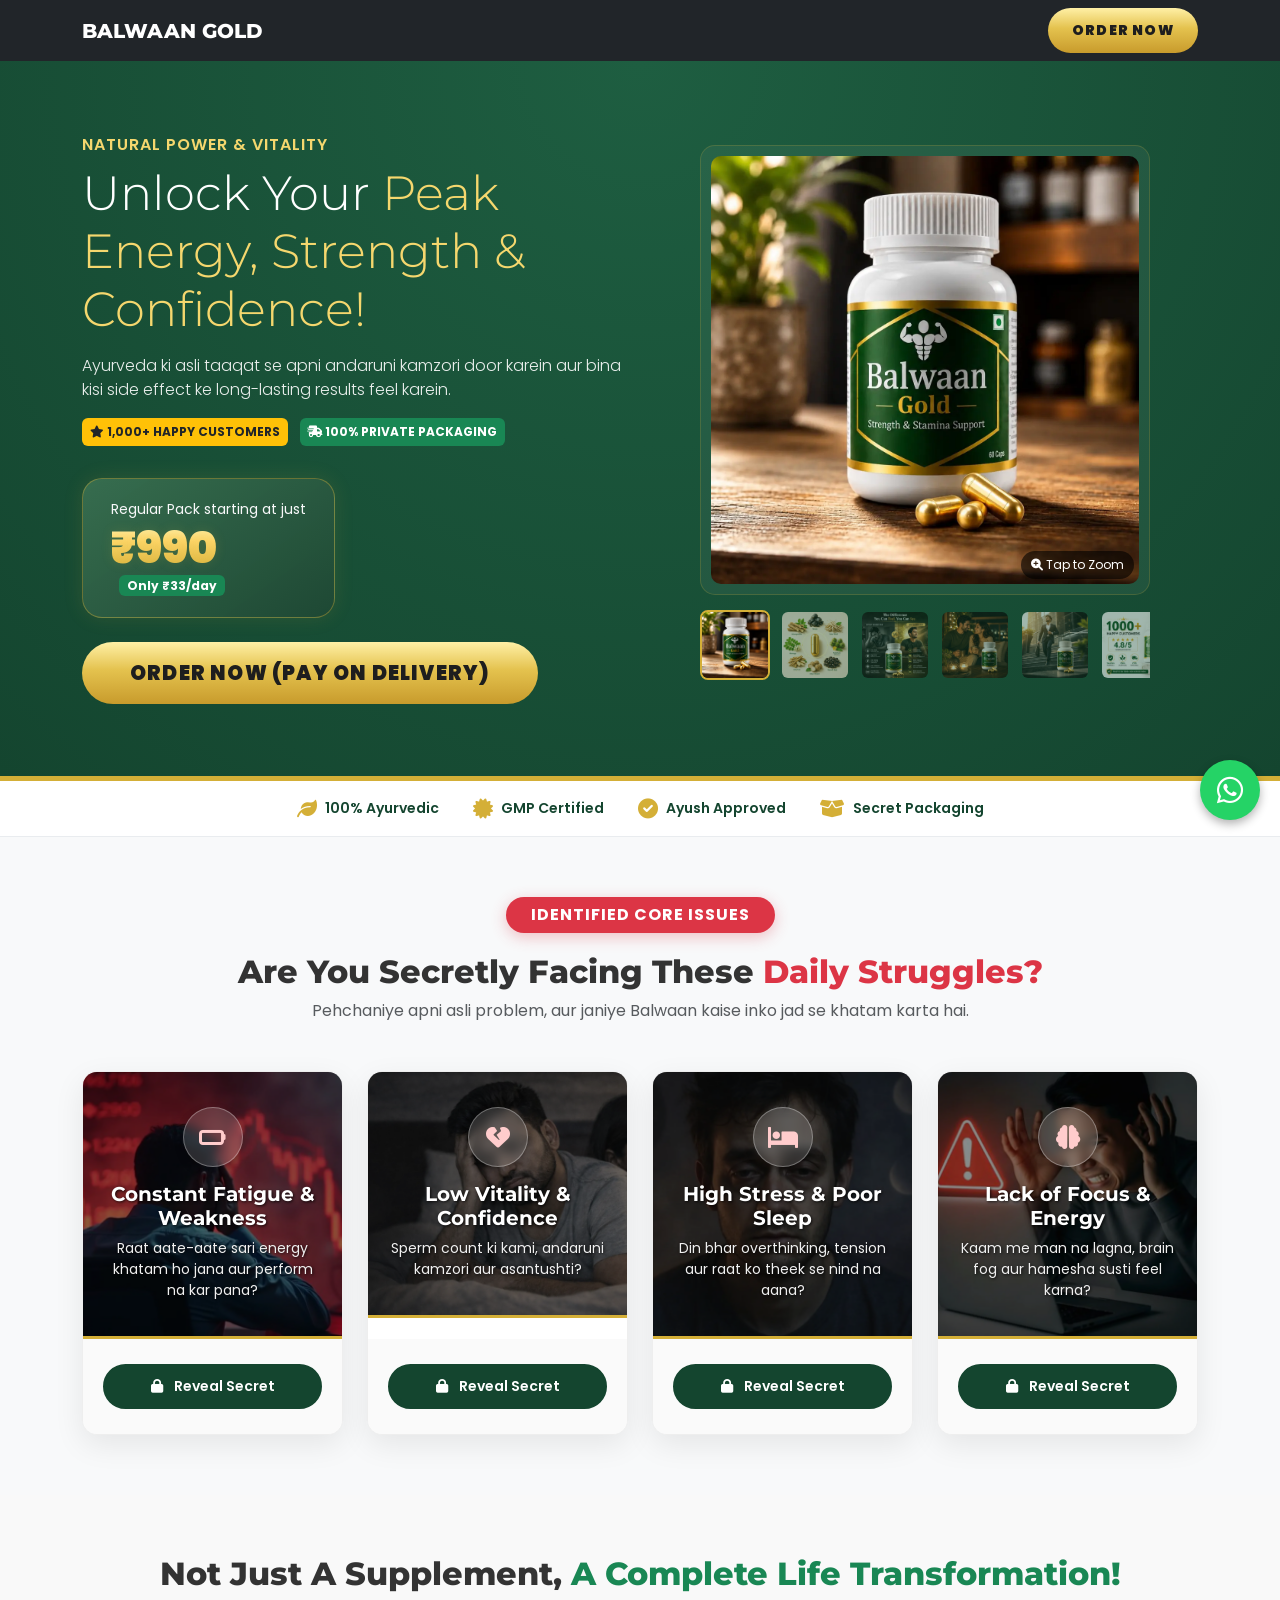
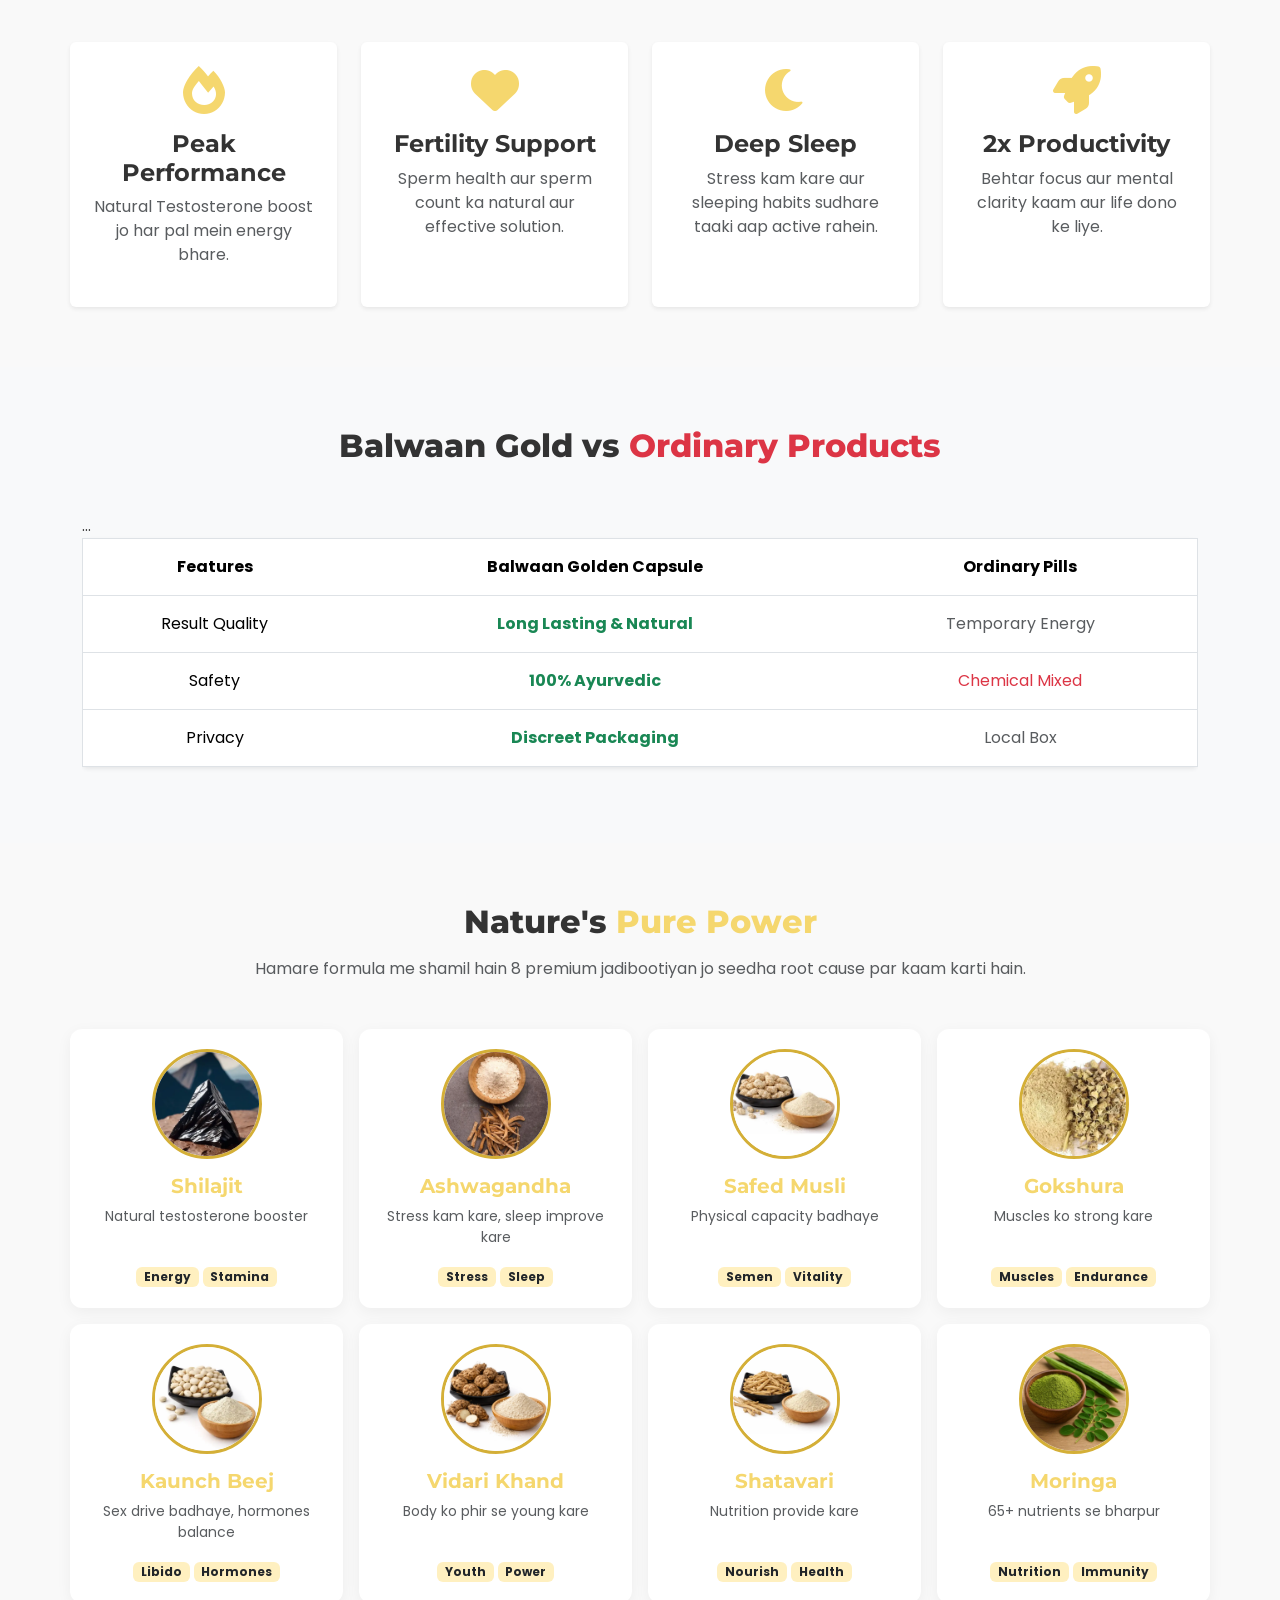
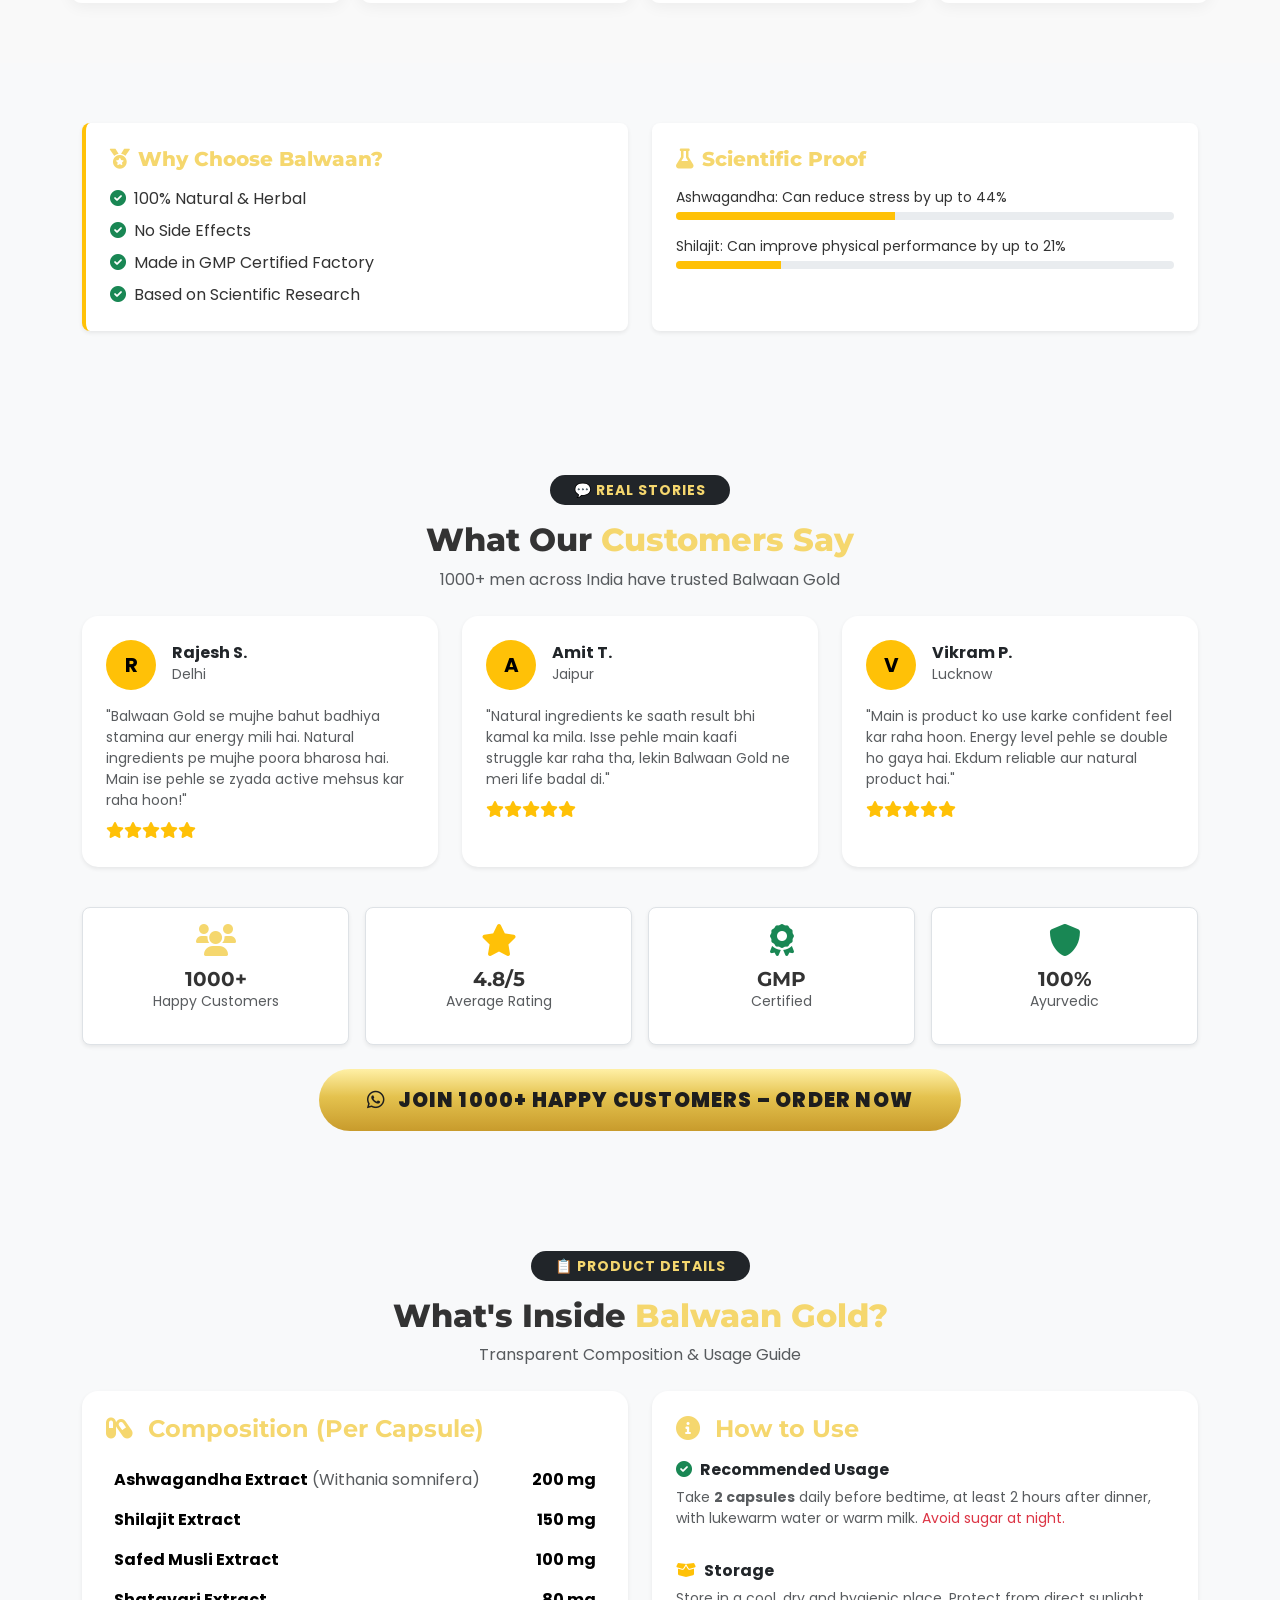
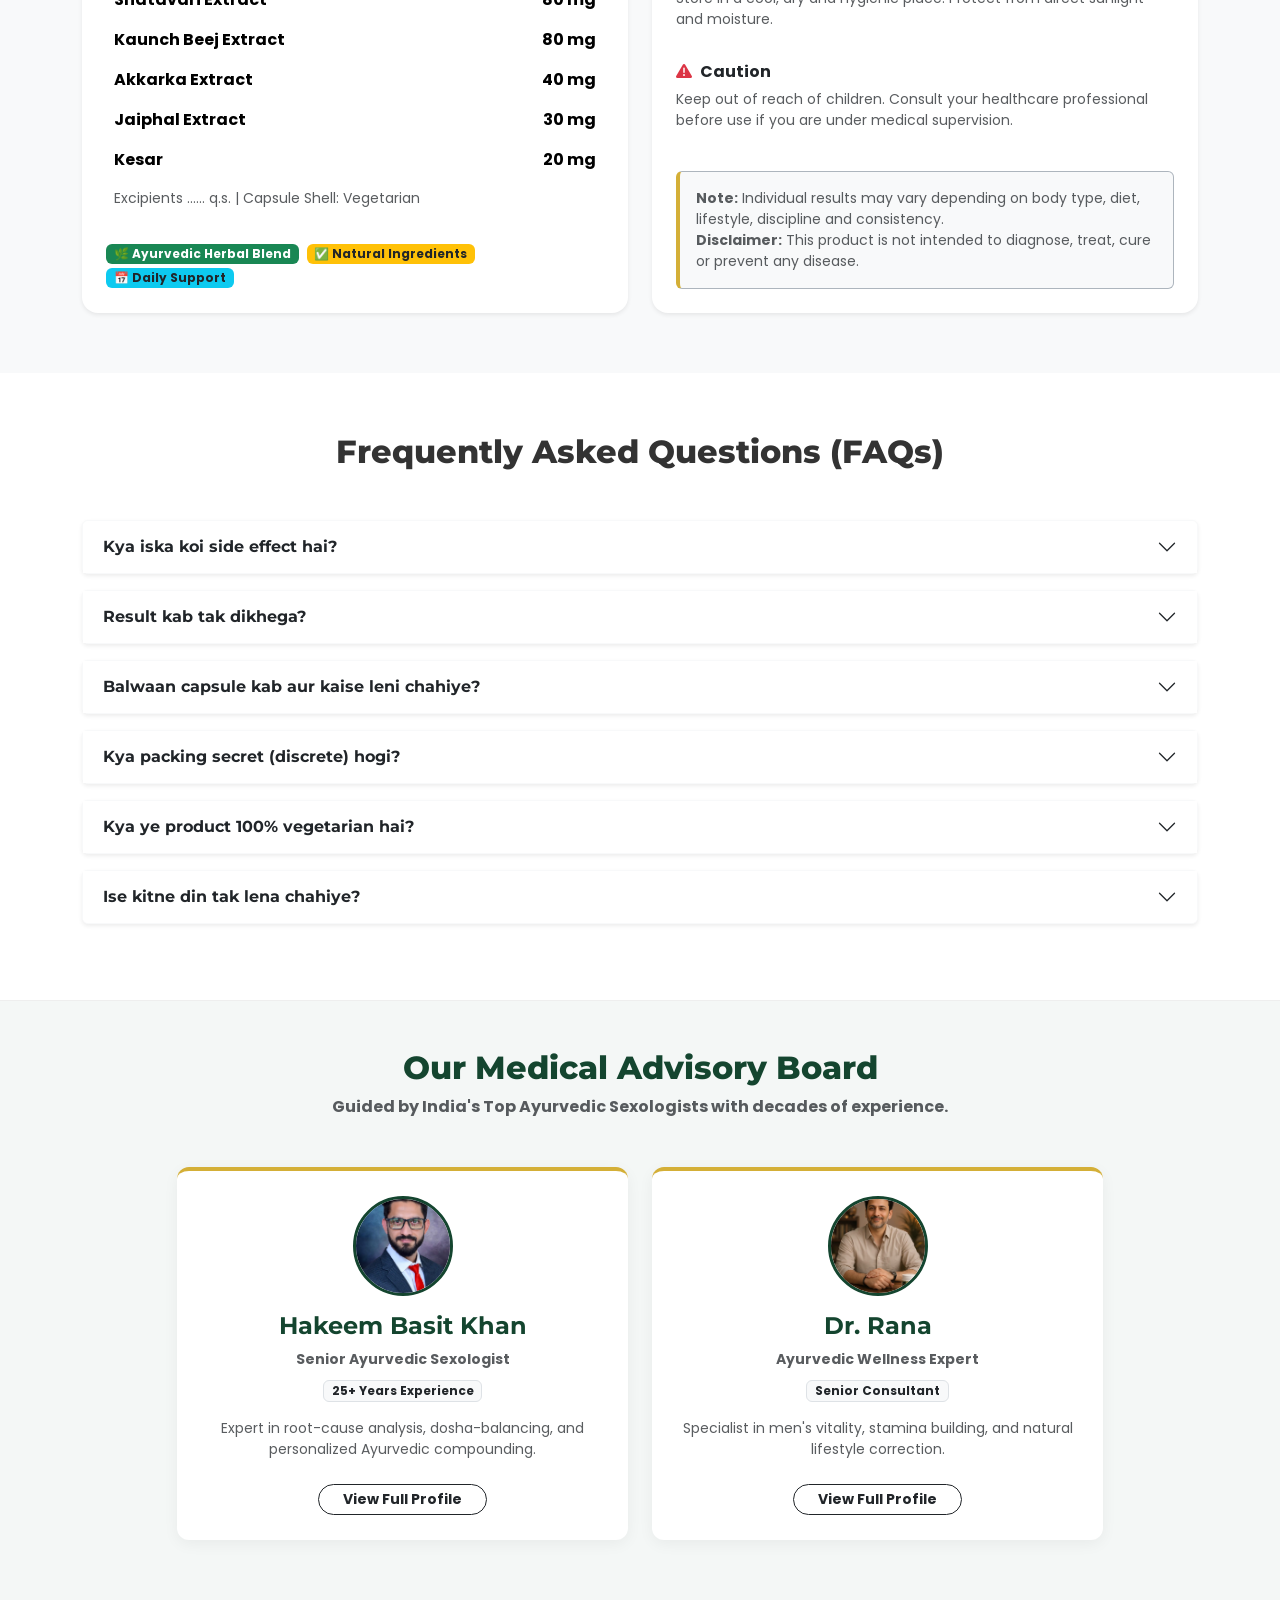
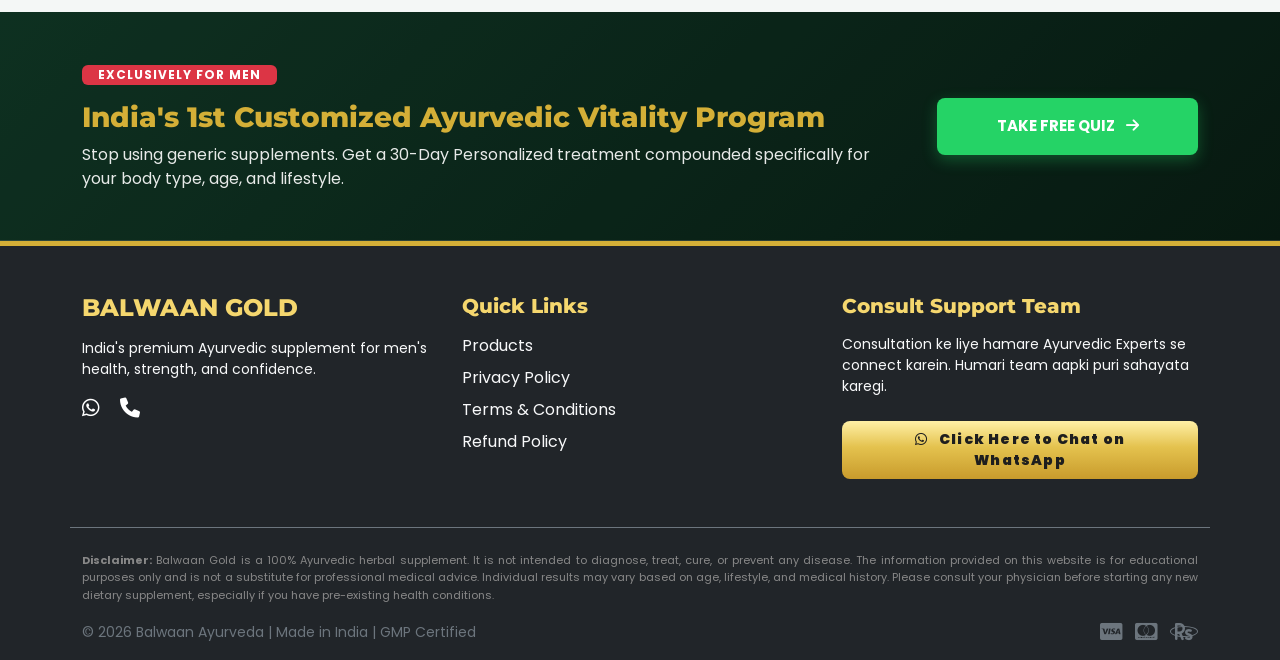
==== commit 67684cf6: "Update print statement from 'Hello' to 'Goodbye'" ====
--- a/index.html
+++ b/index.html
@@ -27,24 +27,26 @@
     "priceCurrency": "INR",
     "price": "990",
     "availability": "https://schema.org/InStock"
-  },
-  "aggregateRating": {
-    "@type": "AggregateRating",
-    "ratingValue": "4.8",
-    "reviewCount": "1000"
   }
 }
 </script>
     <meta name="facebook-domain-verification" content="dv7wktuumuyr35lwe1esvlzcx84n38" />
     <meta charset="UTF-8">
     <meta name="viewport" content="width=device-width, initial-scale=1.0">
+    
+    <!-- ✅ FIX 1: SEO Meta Description Added -->
     <meta name="description" content="Balwaan Gold - 100% Ayurvedic supplement for men's strength, stamina, and confidence. Natural energy, deep sleep, and peak performance. COD available.">
+    
     <title>Balwaan Gold | Premium Strength & Stamina Boost</title>
+    
+    <!-- Favicon (full support) -->
     <link rel="icon" type="image/png" href="favicon-96x96.png" sizes="96x96" />
     <link rel="icon" type="image/svg+xml" href="favicon.svg" />
     <link rel="shortcut icon" href="favicon.ico" />
     <link rel="apple-touch-icon" sizes="180x180" href="apple-touch-icon.png" />
     <link rel="manifest" href="site.webmanifest" />
+    
+    <!-- Schema.org markup -->
     <script type="application/ld+json">
     {
       "@context": "https://schema.org/",
@@ -58,19 +60,20 @@
         "price": "990",
         "priceCurrency": "INR"
       },
-      "aggregateRating": {
-        "@type": "AggregateRating",
-        "ratingValue": "4.8",
-        "reviewCount": "1000"
-      },
       "category": "Health & Personal Care > Dietary Supplements"
     }
     </script>
+
+    <!-- ✅ FIX 2: Google Fonts Preconnect (Render-blocking कम करने के लिए) -->
     <link rel="preconnect" href="https://fonts.googleapis.com">
     <link rel="preconnect" href="https://fonts.gstatic.com" crossorigin>
     <link href="https://fonts.googleapis.com/css2?family=Montserrat:wght@400;700;800&family=Poppins:wght@300;400;600&display=swap" rel="stylesheet">
+    
+    <!-- ✅ FIX 3: Bootstrap & Font Awesome (Async load - थोड़ा सुधार) -->
     <link href="https://cdn.jsdelivr.net/npm/bootstrap@5.3.0/dist/css/bootstrap.min.css" rel="stylesheet">
     <link rel="stylesheet" href="https://cdnjs.cloudflare.com/ajax/libs/font-awesome/6.0.0/css/all.min.css">
+    
+    <!-- Facebook Pixel -->
     <script>
     !function(f,b,e,v,n,t,s)
     {if(f.fbq)return;n=f.fbq=function(){n.callMethod?
@@ -88,495 +91,295 @@
     /></noscript>
 
     <style>
-        /* ===== GLOBAL ===== */
-        :root { --primary-green: #14452F; --gold: #D4AF37; --gold-light: #f5d76e; }
-        * { margin: 0; padding: 0; box-sizing: border-box; }
+        /* GLOBAL BASE & FONTS */
+        :root { --primary-green: #14452F; --gold-gradient: linear-gradient(135deg, #D4AF37, #f5e27a); --dark-gold: #D4AF37; }
         body { font-family: 'Poppins', sans-serif; background-color: #f9f9f9; color: #333; overflow-x: hidden; }
         h1, h2, h3, h4, h5, .navbar-brand { font-family: 'Montserrat', sans-serif; font-weight: 800; }
 
-        /* ===== BUTTONS ===== */
         .btn-gold-glow {
-            background: linear-gradient(180deg, #fff0a6 0%, #e4c24e 45%, #c89b2c 100%);
-            color: #1e1e1e !important;
-            border: none;
-            font-weight: 900;
-            text-transform: uppercase;
-            letter-spacing: 1.2px;
-            border-radius: 50px;
-            transition: transform 0.3s ease, box-shadow 0.3s ease;
-            text-decoration: none;
-            display: inline-block;
-            text-align: center;
-            padding: 12px 28px;
+    background: linear-gradient(180deg, #fff0a6 0%, #e4c24e 45%, #c89b2c 100%);
+    color: #1e1e1e !important;
+    border: none;
+    font-weight: 900;
+    text-transform: uppercase;
+    letter-spacing: 1.2px;
+    border-radius: 50px;
+    transition: transform 0.3s ease, box-shadow 0.3s ease;
+    text-decoration: none;
+    display: inline-block;
+    text-align: center;
+    padding: 12px 28px;
+    position: relative; /* Pseudo-element ke liye */
+    
+    /* 🚀 Performance boost: GPU layer */
+    transform: translateZ(0);
+    will-change: transform, box-shadow;
+}
+
+/* Glow effect ab animation nahi, sirf hover par trigger hoga (cheaper) */
+.btn-gold-glow::after {
+    content: '';
+    position: absolute;
+    inset: -3px;
+    border-radius: 52px;
+    background: rgba(212, 175, 55, 0.25);
+    filter: blur(10px);
+    z-index: -1;
+    opacity: 0;
+    transition: opacity 0.4s ease;
+    pointer-events: none;
+}
+        .btn-gold-glow:hover {
+    transform: translateY(-2px) scale(1.03);
+    color: #000 !important;
+    cursor: pointer;
+    box-shadow: 0 0 30px rgba(212, 175, 55, 0.3);
+}
+
+.btn-gold-glow:hover::after {
+    opacity: 1; /* Hover par glow dikhega */
+}
+        /* Top banner – clickable + optional background image */
+        .vitality-top-banner {
+            background: linear-gradient(135deg, #14452F 0%, #0a2418 100%); /* fallback gradient */
+            /* background-image: url('images/premium-banner.jpg');  // aap baad mein image laga sakte ho */
+            background-size: cover;
+            background-position: center;
+            padding: 50px 0;
+            border-bottom: 5px solid #D4AF37;
+            cursor: pointer;
             position: relative;
-            transform: translateZ(0);
-            will-change: transform, box-shadow;
         }
-        .btn-gold-glow::after {
+        /* Overlay to make text readable if background image is used */
+        .vitality-top-banner::before {
             content: '';
             position: absolute;
-            inset: -3px;
-            border-radius: 52px;
-            background: rgba(212, 175, 55, 0.25);
-            filter: blur(10px);
-            z-index: -1;
-            opacity: 0;
-            transition: opacity 0.4s ease;
-            pointer-events: none;
+            top: 0; left: 0;
+            width: 100%; height: 100%;
+            background: rgba(0,0,0,0.3);
+            z-index: 1;
         }
-        .btn-gold-glow:hover {
-            transform: translateY(-2px) scale(1.03);
-            color: #000 !important;
-            cursor: pointer;
-            box-shadow: 0 0 30px rgba(212, 175, 55, 0.3);
+        .vitality-top-banner .container {
+            position: relative;
+            z-index: 2;
         }
-        .btn-gold-glow:hover::after { opacity: 1; }
-
-        /* ===== VARIANT PILLS ===== */
-        .variant-pills {
-            display: flex;
-            gap: 10px;
-            flex-wrap: wrap;
-            justify-content: center;
-            margin: 12px 0 10px;
-        }
-        .variant-pill {
-            padding: 8px 18px;
-            border-radius: 50px;
-            border: 2px solid rgba(255,255,255,0.3);
-            background: rgba(255,255,255,0.08);
-            color: #fff;
-            cursor: pointer;
-            font-size: 13px;
-            font-weight: 600;
-            transition: all 0.3s ease;
-            backdrop-filter: blur(4px);
-            text-align: center;
-            min-width: 120px;
-        }
-        .variant-pill:hover {
-            border-color: var(--gold);
-            background: rgba(212, 175, 55, 0.15);
-            transform: translateY(-2px);
-        }
-        .variant-pill.active {
-            border-color: var(--gold);
-            background: rgba(212, 175, 55, 0.2);
-            box-shadow: 0 0 20px rgba(212, 175, 55, 0.2);
-        }
-        .variant-pill .pill-price {
-            display: block;
-            font-size: 18px;
-            font-weight: 800;
-            color: var(--gold-light);
-        }
-        .variant-pill .pill-label {
-            font-size: 11px;
-            opacity: 0.7;
-        }
-        .variant-pill .pill-saving {
-            font-size: 10px;
-            color: #ff6b6b;
-            font-weight: 700;
-            display: block;
-            margin-top: 2px;
-        }
-        .variant-pill.active .pill-saving { color: #ffd93d; }
-
-        /* ===== STAR RATING ===== */
-        .star-rating {
-            display: flex;
-            align-items: center;
-            justify-content: center;
-            gap: 8px;
-            margin-bottom: 10px;
-            flex-wrap: wrap;
-        }
-        .star-rating .stars {
-            color: #ffd93d;
-            font-size: 18px;
-            letter-spacing: 2px;
-        }
-        .star-rating .rating-text {
-            color: rgba(255,255,255,0.85);
-            font-size: 14px;
-            font-weight: 500;
-        }
-        .star-rating .rating-text strong {
-            color: #fff;
-            font-weight: 700;
-        }
-
-        /* ===== HERO ===== */
-        .hero-section {
-            background: radial-gradient(circle at top, #1e5e41, #14452F);
-            color: white;
-            padding: 50px 0 60px;
-            border-bottom: 5px solid var(--gold);
-            min-height: 80vh;
-            display: flex;
-            align-items: center;
-        }
-        @media (max-width: 768px) {
-            .hero-section {
-                padding: 30px 0 80px 0;
-                text-align: center;
-                min-height: auto;
-            }
-        }
-
-        /* ===== PRICE BOX ===== */
-        .price-box {
-            background: linear-gradient(145deg, rgba(58, 112, 81, 0.92), rgba(30, 72, 52, 0.96));
-            padding: 18px 24px;
-            border-radius: 20px;
-            display: inline-block;
-            margin: 12px 0 10px;
-            border: 1px solid rgba(212, 175, 55, 0.4);
-            box-shadow: 0 0 20px rgba(212, 175, 55, 0.12);
-            transform: translateZ(0);
-            min-width: 180px;
-        }
-        .price-box .old-price {
-            font-size: 16px;
-            color: rgba(255,255,255,0.5);
-            text-decoration: line-through;
-            display: block;
-        }
-        .price-box .new-price {
-            display: block;
-            font-size: 40px;
-            font-weight: 900;
-            line-height: 1.1;
-            color: #f5d76e;
-            background: linear-gradient(180deg, #fff4b2 0%, #ffd86b 35%, #d4af37 100%);
-            -webkit-background-clip: text;
-            -webkit-text-fill-color: transparent;
-            background-clip: text;
-            text-shadow: 0 0 12px rgba(212, 175, 55, 0.15);
-        }
-        .price-box .per-day {
-            font-size: 13px;
-            color: rgba(255,255,255,0.7);
-            font-weight: 500;
-        }
-        .price-box .saving-badge {
-            display: inline-block;
-            background: #ff6b6b;
-            color: #fff;
-            font-size: 12px;
-            font-weight: 800;
-            padding: 2px 12px;
-            border-radius: 20px;
-            margin-top: 4px;
-        }
-
-        /* ===== GALLERY ===== */
+
+        .hero-section { background: radial-gradient(circle at top, #1e5e41, #14452F); color: white; padding: 60px 0; border-bottom: 5px solid var(--dark-gold); min-height: 80vh; display: flex; align-items: center; }
+       .price-box {
+    background: linear-gradient(145deg, rgba(58, 112, 81, 0.92), rgba(30, 72, 52, 0.96));
+    padding: 20px 28px;
+    border-radius: 20px;
+    display: inline-block;
+    margin: 16px 0;
+    border: 1px solid rgba(212, 175, 55, 0.4);
+    
+    /* Sirf ek layer shadow (pehle multiple the) */
+    box-shadow: 0 0 20px rgba(212, 175, 55, 0.12);
+    
+    /* 🚀 Layer promotion */
+    transform: translateZ(0);
+}
+
+.price-box .new-price {
+    display: block;
+    font-size: 44px;
+    font-weight: 900;
+    line-height: 1.1;
+    margin-top: 4px;
+    
+    /* ✅ Solid color fallback (pehle yeh dikhega) */
+    color: #f5d76e;
+    
+    /* ✅ Gradient properties — agar browser support karega toh yeh apply honge */
+    background: linear-gradient(180deg, #fff4b2 0%, #ffd86b 35%, #d4af37 100%);
+    -webkit-background-clip: text;
+    -webkit-text-fill-color: transparent;
+    background-clip: text;
+    
+    text-shadow: 0 0 12px rgba(212, 175, 55, 0.15);
+}
+        
         .product-gallery { position: relative; max-width: 450px; margin: 0 auto; }
-        .main-image-wrapper {
-            position: relative;
-            background: rgba(255,255,255,0.05);
-            border-radius: 15px;
-            padding: 10px;
-            cursor: zoom-in;
-            border: 1px solid rgba(212, 175, 55, 0.2);
-            transition: 0.3s;
-        }
+        .main-image-wrapper { position: relative; background: rgba(255,255,255,0.05); border-radius: 15px; padding: 10px; cursor: zoom-in; border: 1px solid rgba(212, 175, 55, 0.2); transition: 0.3s; }
         .main-image-wrapper:hover { border-color: #D4AF37; box-shadow: 0 0 15px rgba(212, 175, 55, 0.3); }
         .product-img-main { width: 100%; height: auto; border-radius: 10px; }
-        .zoom-hint {
-            position: absolute;
-            bottom: 15px;
-            right: 15px;
-            background: rgba(0,0,0,0.6);
-            color: white;
-            padding: 5px 10px;
-            border-radius: 20px;
-            font-size: 12px;
-            pointer-events: none;
-        }
-        .thumbnail-container {
-            display: flex;
-            gap: 10px;
-            margin-top: 15px;
-            justify-content: flex-start;
-            overflow-x: auto;
-            overflow-y: hidden;
-            padding-bottom: 12px;
-            flex-wrap: nowrap;
-            scrollbar-width: thin;
-            -webkit-overflow-scrolling: touch;
-        }
-        .thumbnail-container::-webkit-scrollbar { height: 5px; }
-        .thumbnail-container::-webkit-scrollbar-track { background: #e0e0e0; border-radius: 10px; }
-        .thumbnail-container::-webkit-scrollbar-thumb { background: #D4AF37; border-radius: 10px; }
-        .thumb {
-            width: 70px;
-            height: 70px;
-            object-fit: contain;
-            border-radius: 8px;
-            border: 2px solid transparent;
-            cursor: pointer;
-            opacity: 0.6;
-            transition: 0.3s;
-            flex: 0 0 70px;
-        }
+        .zoom-hint { position: absolute; bottom: 15px; right: 15px; background: rgba(0,0,0,0.6); color: white; padding: 5px 10px; border-radius: 20px; font-size: 12px; pointer-events: none; }
+       .thumbnail-container {
+    display: flex;
+    gap: 10px;
+    margin-top: 15px;
+    justify-content: flex-start;
+    overflow-x: auto;
+    overflow-y: hidden;
+    padding-bottom: 12px;
+    flex-wrap: nowrap;            /* ✅ FIX 1 - एक ही लाइन में रोकेगा */
+    scrollbar-width: thin;        /* ✅ FIX 2 - Scrollbar दिखेगी (ताकि पता चले और images हैं) */
+    -webkit-overflow-scrolling: touch;
+}
+
+/* Scrollbar को सुनहरा और खूबसूरत बनाएँ */
+.thumbnail-container::-webkit-scrollbar {
+    height: 5px;
+}
+.thumbnail-container::-webkit-scrollbar-track {
+    background: #e0e0e0;
+    border-radius: 10px;
+}
+.thumbnail-container::-webkit-scrollbar-thumb {
+    background: #D4AF37;
+    border-radius: 10px;
+}
+        .thumb { width: 70px; height: 70px; object-fit: contain; border-radius: 8px; border: 2px solid transparent; cursor: pointer; opacity: 0.6; transition: 0.3s; flex: 0 0 70px; }
         .thumb.active, .thumb:hover { opacity: 1; border-color: #D4AF37; }
 
-        /* ===== ZOOM MODAL ===== */
-        #imageZoomModal {
-            display: none;
-            position: fixed;
-            top: 0;
-            left: 0;
-            width: 100%;
-            height: 100%;
-            background: rgba(0,0,0,0.95);
-            z-index: 100000;
-            align-items: center;
-            justify-content: center;
-        }
+        #imageZoomModal { display: none; position: fixed; top: 0; left: 0; width: 100%; height: 100%; background: rgba(0,0,0,0.95); z-index: 100000; align-items: center; justify-content: center; }
         #imageZoomModal.active { display: flex; animation: fadeIn 0.3s ease; }
         @keyframes fadeIn { from { opacity: 0; } to { opacity: 1; } }
         #zoomedImage { max-width: 95%; max-height: 90vh; border-radius: 10px; box-shadow: 0 0 30px rgba(212, 175, 55, 0.2); }
-        .close-zoom {
-            position: absolute;
-            top: 20px;
-            right: 20px;
-            color: white;
-            font-size: 35px;
-            cursor: pointer;
-            background: rgba(255,255,255,0.2);
-            width: 40px;
-            height: 40px;
-            display: flex;
-            align-items: center;
-            justify-content: center;
-            border-radius: 50%;
+        .close-zoom { position: absolute; top: 20px; right: 20px; color: white; font-size: 35px; cursor: pointer; background: rgba(255,255,255,0.2); width: 40px; height: 40px; display: flex; align-items: center; justify-content: center; border-radius: 50%; }
+
+        .trust-banner { background: #fff; border-bottom: 1px solid #e9ecef; padding: 12px 0; box-shadow: 0 4px 6px rgba(0,0,0,0.05); }
+        .trust-item { display: inline-flex; align-items: center; gap: 8px; font-size: 14px; font-weight: 600; color: var(--primary-green); margin: 5px 15px; }
+        .trust-item i { font-size: 20px; color: var(--dark-gold); }
+        /* ===== FIX: Consistent & Optimized Section Spacing ===== */
+.section-padding { padding: 60px 0; } /* Desktop पर 60px */
+
+@media (max-width: 768px) {
+    .section-padding { padding: 40px 0 !important; } /* Mobile पर सिर्फ 40px */
+}
+        .bg-green { background-color: var(--primary-green); color: white; }
+        .text-gold { color: #f5d76e; } /* ✅ FIX 4: Contrast improve karne ke liye color थोड़ा हल्का किया */
+
+        .issue-badge { font-size: 16px; letter-spacing: 1px; padding: 10px 25px !important; text-transform: uppercase; font-weight: 700; box-shadow: 0 4px 15px rgba(220, 53, 69, 0.3); margin-bottom: 20px !important; display: inline-block; }
+        .problem-card { background: #fff; border-radius: 15px; overflow: hidden; box-shadow: 0 10px 30px rgba(0,0,0,0.08); transition: 0.3s; height: 100%; display: flex; flex-direction: column; text-align: center; border: 1px solid #eee;}
+        .problem-card:hover { transform: translateY(-5px); box-shadow: 0 15px 35px rgba(212, 175, 55, 0.2); border-color: #D4AF37;}
+        
+        .problem-header { position: relative; padding: 35px 20px; background-size: cover; background-position: center; color: white; z-index: 1; border-bottom: 3px solid #D4AF37;}
+        .problem-header::before { content: ''; position: absolute; top: 0; left: 0; width: 100%; height: 100%; background: rgba(0, 0, 0, 0.45); z-index: -1; }
+        
+        .bg-prob-1 { background-image: url('images/fatigue.webp'); }
+        .bg-prob-2 { background-image: url('images/intimacy.webp'); }
+        .bg-prob-3 { background-image: url('images/stress.webp'); }
+        .bg-prob-4 { background-image: url('images/focus.webp'); }
+
+        .problem-header h5 { color: #fff !important; text-shadow: 1px 1px 3px rgba(0,0,0,0.8); }
+        .problem-header p { color: #f0f0f0 !important; text-shadow: 1px 1px 3px rgba(0,0,0,0.8); }
+        .problem-icon { width: 60px; height: 60px; background: rgba(255, 255, 255, 0.15); color: #ffcccc; border: 1px solid rgba(255,255,255,0.3); backdrop-filter: blur(5px); border-radius: 50%; display: flex; align-items: center; justify-content: center; font-size: 24px; margin: 0 auto 15px; box-shadow: 0 4px 10px rgba(0,0,0,0.2); }
+        
+        .solution-cta-box { padding: 25px 20px; background: #fafafa; margin-top: auto; }
+        .btn-reveal { background: #14452F; color: #fff; border: 2px solid #14452F; border-radius: 50px; padding: 10px 20px; font-weight: 600; font-size: 14px; transition: 0.3s; width: 100%; }
+        .btn-reveal:hover { background: #D4AF37; border-color: #D4AF37; color: #000; box-shadow: 0 0 10px rgba(212, 175, 55, 0.5);}
+        
+        .solution-modal-header { background: linear-gradient(135deg, #14452F, #0a2418); color: white; border-bottom: 3px solid #D4AF37; }
+        .herb-highlight { display: inline-block; background: #fdf5d3; color: #856404; padding: 5px 12px; border-radius: 20px; font-weight: bold; font-size: 13px; margin-bottom: 10px; border: 1px solid #ffeeba;}
+
+        .ingredient-box { background: #fff; border-radius: 12px; padding: 20px; box-shadow: 0 4px 15px rgba(0,0,0,0.05); height: 100%; display: flex; flex-direction: column; text-align: center; }
+        .ingredient-img { width: 110px; height: 110px; object-fit: cover; border: 3px solid #D4AF37; border-radius: 50%; margin: 0 auto 15px; }
+
+        .advisory-card { background: white; border-radius: 12px; padding: 25px; text-align: center; box-shadow: 0 4px 15px rgba(0,0,0,0.05); border-top: 4px solid #D4AF37 !important; height: 100%;}
+
+        .whatsapp-float { position: fixed; bottom: 80px; right: 20px; background-color: #25d366; color: white; width: 60px; height: 60px; border-radius: 50px; display: flex; align-items: center; justify-content: center; font-size: 30px; z-index: 1000; box-shadow: 0 4px 10px rgba(0,0,0,0.3); text-decoration: none; cursor: pointer; transition: 0.3s;}
+        .whatsapp-float:hover { transform: scale(1.1); color:white;}
+        .mobile-cta-bar { position: fixed; bottom: 0; width: 100%; background: #14452F; padding: 10px; display: none; z-index: 999; box-shadow: 0 -5px 15px rgba(0,0,0,0.2); }
+        
+        .lead-modal-header { background: #14452F; color: white; border-bottom: 2px solid #D4AF37; }
+        .lead-input { border: 2px solid #eee; padding: 12px; border-radius: 8px; width: 100%; margin-bottom: 15px; }
+        .lead-input:focus { border-color: #D4AF37; outline: none; }
+
+        @media (max-width: 768px) { 
+            .mobile-cta-bar { display: block; } 
+            .hero-section { text-align: center; padding: 30px 0 60px 0; } 
+            .ingredient-box { padding: 12px 8px !important; }
+            .ingredient-img { width: 90px; height: 90px; border-width: 2px; }
+            .ingredient-box h5 { font-size: 14px; margin-bottom: 5px; }
+            .ingredient-box p { font-size: 11px; margin-bottom: 8px; }
+            .ingredient-box .badge { font-size: 9px !important; padding: 3px 5px !important; margin-bottom: 3px; display: inline-block;}
+            .issue-badge { font-size: 14px; padding: 8px 20px !important; }
         }
-
-        /* ===== TRUST BANNER ===== */
-        .trust-banner {
-            background: #fff;
-            border-bottom: 1px solid #e9ecef;
-            padding: 12px 0;
-            box-shadow: 0 4px 6px rgba(0,0,0,0.05);
-        }
-        .trust-item {
-            display: inline-flex;
-            align-items: center;
-            gap: 6px;
-            font-size: 13px;
-            font-weight: 600;
-            color: var(--primary-green);
-            margin: 4px 12px;
-        }
-        .trust-item i { font-size: 18px; color: var(--gold); }
-        @media (max-width: 576px) {
-            .trust-item { font-size: 11px; margin: 3px 8px; }
-            .trust-item i { font-size: 14px; }
-        }
-
-        /* ===== PROBLEMS + SOLUTIONS GRID ===== */
-        .ps-grid { display: grid; grid-template-columns: 1fr 1fr; gap: 12px; }
-        @media (max-width: 576px) {
-            .ps-grid { grid-template-columns: 1fr 1fr; gap: 8px; }
-        }
-        .ps-item {
-            background: #fff;
-            border-radius: 12px;
-            padding: 14px 12px;
-            text-align: center;
-            border: 1px solid #eee;
-            transition: 0.3s;
-            cursor: default;
-        }
-        .ps-item:hover { border-color: var(--gold); box-shadow: 0 4px 15px rgba(212, 175, 55, 0.12); }
-        .ps-item .icon { font-size: 22px; margin-bottom: 4px; display: block; }
-        .ps-item h6 { font-size: 12px; font-weight: 700; color: #14452F; margin-bottom: 2px; }
-        .ps-item p { font-size: 10px; color: #666; margin-bottom: 0; line-height: 1.3; }
-        .ps-item.solution { border-left: 3px solid var(--gold); }
-        .ps-item.problem { border-left: 3px solid #dc3545; }
-
-        /* ===== BADGES ===== */
-        .issue-badge {
-            font-size: 13px;
-            letter-spacing: 1px;
-            padding: 6px 18px !important;
-            text-transform: uppercase;
-            font-weight: 700;
-            box-shadow: 0 4px 15px rgba(220, 53, 69, 0.3);
-            display: inline-block;
-        }
-
-        /* ===== SECTION PADDING ===== */
-        .section-padding { padding: 50px 0; }
-        @media (max-width: 768px) {
-            .section-padding { padding: 35px 0; }
-        }
-
-        /* ===== INGREDIENTS ===== */
-        .ingredient-box {
-            background: #fff;
-            border-radius: 12px;
-            padding: 16px 12px;
-            box-shadow: 0 4px 15px rgba(0,0,0,0.05);
-            height: 100%;
-            display: flex;
-            flex-direction: column;
-            text-align: center;
-        }
-        .ingredient-img {
-            width: 90px;
-            height: 90px;
-            object-fit: cover;
-            border: 3px solid #D4AF37;
-            border-radius: 50%;
-            margin: 0 auto 12px;
-        }
-        @media (max-width: 576px) {
-            .ingredient-img { width: 70px; height: 70px; border-width: 2px; }
-            .ingredient-box { padding: 10px 6px; }
-            .ingredient-box h5 { font-size: 12px; }
-            .ingredient-box p { font-size: 10px; }
-        }
-
-        /* ===== PRODUCT DETAILS ===== */
-        .bg-light .card.p-4 { padding: 20px 18px; }
-        .bg-light .table td { font-size: 13px; padding: 6px 0; }
-        @media (max-width: 576px) {
-            .bg-light .card.p-4 { padding: 14px 12px !important; }
-            .bg-light .card h4 { font-size: 15px !important; }
-            .bg-light .table td {
-                display: block !important;
-                width: 100% !important;
-                text-align: left !important;
-                padding: 4px 0 !important;
-                border-bottom: 1px solid #eee !important;
-                font-size: 12px !important;
-            }
-            .bg-light .table .text-muted {
-                display: block !important;
-                font-size: 9.5px !important;
-                color: #6c757d !important;
-                margin-top: 1px !important;
-                font-style: italic !important;
-            }
-            .bg-light .table td.text-end {
-                text-align: left !important;
-                font-size: 12px !important;
-                font-weight: 700 !important;
-                color: #14452F !important;
-                padding-top: 0 !important;
-                padding-bottom: 6px !important;
-            }
-            .bg-light .card .badge { font-size: 8px !important; padding: 3px 6px !important; }
-            .bg-light .card h6 { font-size: 12px !important; }
-            .bg-light .card p, .bg-light .card .text-muted { font-size: 11px !important; line-height: 1.5 !important; }
-            .bg-light .alert { padding: 10px 8px !important; }
-            .bg-light .alert p { font-size: 9.5px !important; line-height: 1.4 !important; }
-        }
-
-        /* ===== REVIEWS ===== */
-        .testimonials-section .card { padding: 18px 16px; }
-        @media (max-width: 576px) {
-            .testimonials-section .card { padding: 14px 12px !important; }
-            .testimonials-section .card h6 { font-size: 13px !important; }
-            .testimonials-section .card p { font-size: 12px !important; line-height: 1.5 !important; }
-            .testimonials-section .trust-badge-box { padding: 8px 4px !important; }
-            .testimonials-section .trust-badge-box h5 { font-size: 14px !important; }
-            .testimonials-section .trust-badge-box p { font-size: 8.5px !important; }
-        }
-
-        /* ===== ADVISORY CARD (FIXED) ===== */
-        .advisory-card {
-            background: white;
-            border-radius: 12px;
-            padding: 20px;
-            text-align: center;
-            box-shadow: 0 4px 15px rgba(0,0,0,0.05);
-            border-top: 4px solid #D4AF37 !important;
-            height: 100%;
-        }
-
-        /* ===== FAQS ===== */
-        .accordion-item .accordion-button { font-weight: 600; font-size: 14px; padding: 14px 16px; }
-        .accordion-item .accordion-body { font-size: 13px; }
-        @media (max-width: 576px) {
-            .accordion-item .accordion-button { font-size: 12.5px; padding: 12px 14px; }
-            .accordion-item .accordion-body { font-size: 11.5px; }
-        }
-
-        /* ===== WHATSAPP FLOAT ===== */
-        .whatsapp-float {
-            position: fixed;
-            bottom: 80px;
-            right: 20px;
-            background-color: #25d366;
-            color: white;
-            width: 60px;
-            height: 60px;
-            border-radius: 50px;
-            display: flex;
-            align-items: center;
-            justify-content: center;
-            font-size: 30px;
-            z-index: 1000;
-            box-shadow: 0 4px 10px rgba(0,0,0,0.3);
-            text-decoration: none;
-            cursor: pointer;
-            transition: 0.3s;
-        }
-        .whatsapp-float:hover { transform: scale(1.1); color:white; }
-        .whatsapp-float .order-badge {
-            position: absolute;
-            top: -6px;
-            right: -6px;
-            background: red;
-            color: white;
-            font-size: 9px;
-            padding: 2px 6px;
-            border-radius: 50%;
-            font-weight: 700;
-        }
-
-        .mobile-cta-bar {
-            position: fixed;
-            bottom: 0;
-            width: 100%;
-            background: #14452F;
-            padding: 10px;
-            display: none;
-            z-index: 999;
-            box-shadow: 0 -5px 15px rgba(0,0,0,0.2);
-        }
-        @media (max-width: 768px) { .mobile-cta-bar { display: block; } }
-
-        /* ===== LEAD MODAL (FIXED) ===== */
-        .lead-modal-header {
-            background: #14452F;
-            color: white;
-            border-bottom: 2px solid #D4AF37;
-        }
-        .lead-input {
-            border: 2px solid #eee;
-            padding: 12px;
-            border-radius: 8px;
-            width: 100%;
-            margin-bottom: 15px;
-        }
-        .lead-input:focus {
-            border-color: #D4AF37;
-            outline: none;
-        }
-
-        .bg-green { background-color: var(--primary-green); color: white; }
-        .text-gold { color: var(--gold-light); }
+  /* ===== MOBILE FIX: Product Details (Label Section) ===== */
+@media (max-width: 576px) {
+    /* Cards ki padding kam karein */
+    .bg-light .card.p-4 {
+        padding: 16px 14px !important;
+    }
+
+    /* Heading chhoti karein */
+    .bg-light .card h4 {
+        font-size: 16px !important;
+        font-weight: 700 !important;
+    }
+
+    /* Table ke font ko readable rakhein */
+    .bg-light .table td {
+        font-size: 13px !important;
+        padding: 5px 0 !important;
+        border-bottom: 1px solid #f0f0f0 !important;
+    }
+
+    /* Botanical names (jaise Withania somnifera) ko agli line pe bhejein */
+    .bg-light .table .text-muted {
+        display: block !important;
+        font-size: 10px !important;
+        color: #6c757d !important;
+        margin-top: -2px !important;
+        font-weight: 400 !important;
+    }
+
+    /* Badges ko chhota aur single line me rakhna */
+    .bg-light .card .badge {
+        font-size: 9px !important;
+        padding: 4px 8px !important;
+        margin-bottom: 3px !important;
+    }
+
+    /* Right side (Usage) ka text thoda chhota */
+    .bg-light .card h6 {
+        font-size: 13px !important;
+        font-weight: 700 !important;
+    }
+    .bg-light .card p, 
+    .bg-light .card .text-muted {
+        font-size: 12px !important;
+        line-height: 1.5 !important;
+    }
+
+    /* Disclaimer wala box */
+    .bg-light .alert {
+        padding: 12px 10px !important;
+    }
+    .bg-light .alert p {
+        font-size: 10px !important;
+        line-height: 1.4 !important;
+    }
+
+    /* ===== NEW: REVIEWS SECTION - Mobile Friendly Fix ===== */
+    .testimonials-section .card {
+        padding: 16px 14px !important;
+    }
+    .testimonials-section .card h6 {
+        font-size: 14px !important;
+    }
+    .testimonials-section .card p {
+        font-size: 12.5px !important;
+        line-height: 1.5 !important;
+    }
+    .testimonials-section .card .text-muted {
+        font-size: 11px !important;
+    }
+    .testimonials-section .trust-badge-box {
+        padding: 10px 5px !important;
+    }
+    .testimonials-section .trust-badge-box h5 {
+        font-size: 15px !important;
+    }
+    .testimonials-section .trust-badge-box p {
+        font-size: 9px !important;
+    }
+}
     </style>
 </head>
 <body>
 
-    <!-- ===== NAVBAR ===== -->
     <nav class="navbar navbar-expand-lg navbar-dark bg-dark sticky-top">
         <div class="container">
             <a class="navbar-brand" href="#">BALWAAN GOLD</a>
@@ -584,57 +387,39 @@
         </div>
     </nav>
 
-    <!-- ===== MAIN ===== -->
+    <!-- ✅ FIX 5: MAIN LANDMARK ADDED - यहाँ से Main शुरू हो रहा है -->
     <main>
-
-        <!-- ===== HERO SECTION (With Star Rating + Combo Pack) ===== -->
+        <!-- Hero Section (product gallery) -->
         <section class="hero-section">
             <div class="container">
                 <div class="row align-items-center flex-column-reverse flex-md-row">
                     <div class="col-md-6 mt-4 mt-md-0 text-center text-md-start">
-                        <div class="star-rating">
-                            <span class="stars">★★★★★</span>
-                            <span class="rating-text">
-                                <strong>4.8/5</strong> (Based on <strong>1000+</strong> Reviews)
-                            </span>
-                        </div>
-                        <p class="text-gold mb-1" style="font-weight:600;letter-spacing:1px;font-size:14px;">NATURAL POWER & VITALITY</p>
-                        <h1 class="display-5 mb-2">Unlock Your <span class="text-gold">Peak Energy, Strength & Confidence!</span></h1>
-                        <p class="lead mb-2" style="font-size:15px;opacity:0.9;">Ayurveda ki asli taaqat se apni andaruni kamzori door karein aur bina kisi side effect ke long-lasting results feel karein.</p>
+                        <p class="text-gold mb-2" style="font-weight: 600; letter-spacing: 1px;">NATURAL POWER & VITALITY</p>
+                        <h1 class="display-5 mb-3">Unlock Your <span class="text-gold">Peak Energy, Strength & Confidence!</span></h1>
+                        <p class="lead mb-3" style="font-size: 16px; opacity: 0.9;">Ayurveda ki asli taaqat se apni andaruni kamzori door karein aur bina kisi side effect ke long-lasting results feel karein.</p>
                         
-                        <div class="variant-pills">
-                            <div class="variant-pill active" data-price="990" data-perday="₹33/day" data-saving="" data-label="30 Days">
-                                <span class="pill-label">Regular</span>
-                                <span class="pill-price">₹990</span>
-                            </div>
-                            <div class="variant-pill" data-price="1590" data-perday="₹26.5/day" data-saving="Save ₹390" data-label="60 Days">
-                                <span class="pill-label">Combo <span style="color:#ff6b6b;font-size:9px;">🔥</span></span>
-                                <span class="pill-price">₹1590</span>
-                                <span class="pill-saving">Save ₹390</span>
-                            </div>
-                        </div>
-
-                        <div class="price-box" id="priceBox">
-                            <span class="old-price" id="oldPrice" style="display:none;">₹1980</span>
-                            <span class="new-price" id="mainPrice">₹990</span>
-                            <span class="per-day" id="perDay">₹33/day</span>
-                            <span class="saving-badge" id="savingBadge" style="display:none;">🔥 Save ₹390</span>
-                        </div>
-                        
-                        <a href="checkout.html" class="btn btn-gold-glow btn-lg px-5 py-3 mt-2" id="orderBtn">
-                            Order Now (Pay on Delivery)
-                        </a>
-                        <p style="font-size:12px;opacity:0.6;margin-top:6px;">
-                            <i class="fas fa-shield-alt me-1"></i> 100% COD • Discreet Packaging
-                        </p>
+                        <div class="mb-3">
+                            <span class="badge bg-warning text-dark me-2 py-2"><i class="fas fa-star text-dark"></i> 1,000+ HAPPY CUSTOMERS</span>
+                            <span class="badge bg-success py-2"><i class="fas fa-truck-fast"></i> 100% PRIVATE PACKAGING</span>
+                        </div>
+
+                        <div class="price-box">
+                            <span class="d-block text-light mb-1" style="font-size:14px;">Regular Pack starting at just</span>
+                            <span class="new-price">₹990</span>
+                            <span class="ms-2 badge bg-success">Only ₹33/day</span>
+                        </div>
+                        <br>
+                        <a href="checkout.html" class="btn btn-gold-glow btn-lg px-5 py-3 mt-2">Order Now (Pay on Delivery)</a>
                     </div>
                     <div class="col-md-6 text-center">
                         <div class="product-gallery">
                             <div class="main-image-wrapper" onclick="openZoom(document.getElementById('mainImg').src)">
+                                <!-- ✅ FIX 6: Main Image में width & height डाली (CLS ठीक करने के लिए) -->
                                 <img id="mainImg" src="images/gallery-1.webp" width="450" height="450" alt="Balwaan Gold Main Product" class="product-img-main">
                                 <div class="zoom-hint"><i class="fas fa-search-plus"></i> Tap to Zoom</div>
                             </div>
                             <div class="thumbnail-container">
+                                <!-- ✅ FIX 7: सभी Thumbnails में Alt Text जोड़ा गया -->
                                 <img src="images/gallery-1.webp" alt="Balwaan Gold Gallery Image 1" class="thumb active" onclick="changeImage(this)">
                                 <img src="images/gallery-2.webp" alt="Balwaan Gold Gallery Image 2" class="thumb" onclick="changeImage(this)">
                                 <img src="images/stress-relief.webp" alt="Stress Relief Benefits" class="thumb" onclick="changeImage(this)">
@@ -650,300 +435,568 @@
             </div>
         </section>
 
-        <!-- ===== ZOOM MODAL ===== -->
         <div id="imageZoomModal">
             <div class="close-zoom" onclick="closeZoom()">&times;</div>
             <img id="zoomedImage" src="">
         </div>
 
-        <!-- ===== TRUST BANNER ===== -->
         <div class="trust-banner text-center">
             <div class="container">
-                <div class="d-flex flex-wrap justify-content-center">
-                    <span class="trust-item"><i class="fas fa-leaf"></i> 100% Ayurvedic</span>
-                    <span class="trust-item"><i class="fas fa-certificate"></i> GMP Certified</span>
-                    <span class="trust-item"><i class="fas fa-check-circle"></i> No Side Effects</span>
-                    <span class="trust-item"><i class="fas fa-flask"></i> Scientifically Proven</span>
-                    <span class="trust-item"><i class="fas fa-box-open"></i> Secret Packaging</span>
-                    <span class="trust-item"><i class="fas fa-truck"></i> Free Shipping</span>
-                </div>
-            </div>
-        </div>
-
-        <!-- ===== PROBLEMS + SOLUTIONS (Merged) ===== -->
+                <div class="trust-item"><i class="fas fa-leaf"></i> 100% Ayurvedic</div>
+                <div class="trust-item"><i class="fas fa-certificate"></i> GMP Certified</div>
+                <div class="trust-item"><i class="fas fa-check-circle"></i> Ayush Approved</div>
+                <div class="trust-item"><i class="fas fa-box-open"></i> Secret Packaging</div>
+            </div>
+        </div>
+
+        <!-- Core Issues Section -->
         <section class="section-padding bg-light">
             <div class="container">
-                <div class="text-center mb-3">
-                    <span class="badge bg-danger issue-badge rounded-pill">🔥 Identified Core Issues</span>
-                    <h2 style="font-size:24px;">Problems & <span class="text-gold">Solutions</span></h2>
-                    <p class="text-muted small">Pehchaniye apni asli problem, aur janiye Balwaan kaise inko jad se khatam karta hai.</p>
-                </div>
-                <div class="ps-grid">
-                    <div class="ps-item problem"><span class="icon">😩</span><h6>Constant Fatigue</h6><p>Energy khatam, perform na kar pana?</p></div>
-                    <div class="ps-item solution"><span class="icon">⚡</span><h6>Shilajit Boost</h6><p>Natural Testosterone + Stamina</p></div>
-                    <div class="ps-item problem"><span class="icon">💔</span><h6>Low Vitality</h6><p>Sperm count, andaruni kamzori?</p></div>
-                    <div class="ps-item solution"><span class="icon">🌿</span><h6>Safed Musli + Kaunch</h6><p>Reproductive system nourish</p></div>
-                    <div class="ps-item problem"><span class="icon">😰</span><h6>High Stress</h6><p>Overthinking, poor sleep?</p></div>
-                    <div class="ps-item solution"><span class="icon">🧘</span><h6>Ashwagandha</h6><p>44% stress reduction</p></div>
-                    <div class="ps-item problem"><span class="icon">🧠</span><h6>Lack of Focus</h6><p>Brain fog, susti mehsoos?</p></div>
-                    <div class="ps-item solution"><span class="icon">🚀</span><h6>Moringa + Gokshura</h6><p>Mental clarity + focus</p></div>
-                </div>
-                <div class="text-center mt-3">
-                    <a href="checkout.html" class="btn btn-gold-glow px-4 py-2" style="font-size:14px;">
-                        <i class="fas fa-bolt me-1"></i> Get Your Solution Now
-                    </a>
+                <div class="text-center mb-5">
+                    <span class="badge bg-danger issue-badge rounded-pill">Identified Core Issues</span>
+                    <h2>Are You Secretly Facing These <span class="text-danger">Daily Struggles?</span></h2>
+                    <p class="text-muted mt-2">Pehchaniye apni asli problem, aur janiye Balwaan kaise inko jad se khatam karta hai.</p>
+                </div>
+
+                <div class="row g-4 justify-content-center">
+                    <div class="col-lg-3 col-md-6">
+                        <div class="problem-card">
+                            <div class="problem-header bg-prob-1">
+                                <div class="problem-icon"><i class="fas fa-battery-empty"></i></div>
+                                <h5 class="fw-bold mb-2">Constant Fatigue & Weakness</h5>
+                                <p class="small mb-0">Raat aate-aate sari energy khatam ho jana aur perform na kar pana?</p>
+                            </div>
+                            <div class="solution-cta-box">
+                                <button class="btn-reveal" data-bs-toggle="modal" data-bs-target="#solutionModal1">
+                                    <i class="fas fa-lock me-2"></i> Reveal Secret
+                                </button>
+                            </div>
+                        </div>
+                    </div>
+                    <div class="col-lg-3 col-md-6">
+                        <div class="problem-card">
+                            <div class="problem-header bg-prob-2">
+                                <div class="problem-icon"><i class="fas fa-heart-broken"></i></div>
+                                <h5 class="fw-bold mb-2">Low Vitality & Confidence</h5>
+                                <p class="small mb-0">Sperm count ki kami, andaruni kamzori aur asantushti?</p>
+                            </div>
+                            <div class="solution-cta-box">
+                                <button class="btn-reveal" data-bs-toggle="modal" data-bs-target="#solutionModal2">
+                                    <i class="fas fa-lock me-2"></i> Reveal Secret
+                                </button>
+                            </div>
+                        </div>
+                    </div>
+                    <div class="col-lg-3 col-md-6">
+                        <div class="problem-card">
+                            <div class="problem-header bg-prob-3">
+                                <div class="problem-icon"><i class="fas fa-bed"></i></div>
+                                <h5 class="fw-bold mb-2">High Stress & Poor Sleep</h5>
+                                <p class="small mb-0">Din bhar overthinking, tension aur raat ko theek se nind na aana?</p>
+                            </div>
+                            <div class="solution-cta-box">
+                                <button class="btn-reveal" data-bs-toggle="modal" data-bs-target="#solutionModal3">
+                                    <i class="fas fa-lock me-2"></i> Reveal Secret
+                                </button>
+                            </div>
+                        </div>
+                    </div>
+                    <div class="col-lg-3 col-md-6">
+                        <div class="problem-card">
+                            <div class="problem-header bg-prob-4">
+                                <div class="problem-icon"><i class="fas fa-brain"></i></div>
+                                <h5 class="fw-bold mb-2">Lack of Focus & Energy</h5>
+                                <p class="small mb-0">Kaam me man na lagna, brain fog aur hamesha susti feel karna?</p>
+                            </div>
+                            <div class="solution-cta-box">
+                                <button class="btn-reveal" data-bs-toggle="modal" data-bs-target="#solutionModal4">
+                                    <i class="fas fa-lock me-2"></i> Reveal Secret
+                                </button>
+                            </div>
+                        </div>
+                    </div>
                 </div>
             </div>
         </section>
 
-        <!-- ===== INGREDIENTS ===== -->
+        <!-- Modals for Solutions -->
+        <div class="modal fade" id="solutionModal1" tabindex="-1">
+            <div class="modal-dialog modal-dialog-centered">
+                <div class="modal-content">
+                    <div class="modal-header solution-modal-header">
+                        <h5 class="modal-title"><i class="fas fa-bolt text-warning me-2"></i> Solution: Unstoppable Energy</h5>
+                        <button type="button" class="btn-close btn-close-white" data-bs-dismiss="modal"></button>
+                    </div>
+                    <div class="modal-body p-4 text-center">
+                        <span class="herb-highlight">Active Herb: Himalayan Shilajit</span>
+                        <h4 class="mb-3">Testosterone Boost Ka Jadu</h4>
+                        <p class="text-muted small mb-4">Umar badhne ke sath Testosterone (Male Hormone) girne lagta hai jisse thakan hoti hai. Balwaan me maujood <strong>Shilajit</strong> natural tarike se Testosterone level badhata hai, jisse aapko milti hai fauladi strength.</p>
+                        <a href="checkout.html" class="btn btn-gold-glow w-100 py-3">Order Now & Boost Stamina</a>
+                    </div>
+                </div>
+            </div>
+        </div>
+        <div class="modal fade" id="solutionModal2" tabindex="-1">
+            <div class="modal-dialog modal-dialog-centered">
+                <div class="modal-content">
+                    <div class="modal-header solution-modal-header">
+                        <h5 class="modal-title"><i class="fas fa-shield-alt text-warning me-2"></i> Solution: Inner Power & Fertility</h5>
+                        <button type="button" class="btn-close btn-close-white" data-bs-dismiss="modal"></button>
+                    </div>
+                    <div class="modal-body p-4 text-center">
+                        <span class="herb-highlight">Active Herbs: Safed Musli & Kaunch Beej</span>
+                        <h4 class="mb-3">Sperm Health Ka Natural Ilaaj</h4>
+                        <p class="text-muted small mb-4">Kharab lifestyle se andaruni system kamzor ho jata hai. <strong>Safed Musli aur Kaunch Beej</strong> reproductive system ko deeply nourish karte hain, semen quality improve karte hain aur aapka khoya hua confidence wapas laate hain.</p>
+                        <a href="checkout.html" class="btn btn-gold-glow w-100 py-3">Order Now & Regain Confidence</a>
+                    </div>
+                </div>
+            </div>
+        </div>
+        <div class="modal fade" id="solutionModal3" tabindex="-1">
+            <div class="modal-dialog modal-dialog-centered">
+                <div class="modal-content">
+                    <div class="modal-header solution-modal-header">
+                        <h5 class="modal-title"><i class="fas fa-moon text-warning me-2"></i> Solution: Stress-Free Deep Sleep</h5>
+                        <button type="button" class="btn-close btn-close-white" data-bs-dismiss="modal"></button>
+                    </div>
+                    <div class="modal-body p-4 text-center">
+                        <span class="herb-highlight">Active Herb: KSM-66 Ashwagandha</span>
+                        <h4 class="mb-3">Cortisol (Stress) Ko Control Kare</h4>
+                        <p class="text-muted small mb-4">Dimag me tension hone se Cortisol level badh jata hai. Balwaan ka <strong>Ashwagandha</strong> scientifically proven hai ki ye stress ko 44% tak kam karta hai, mind ko relax karta hai jisse aapko subah uthne par fresh feel hota hai.</p>
+                        <a href="checkout.html" class="btn btn-gold-glow w-100 py-3">Order Now for Better Sleep</a>
+                    </div>
+                </div>
+            </div>
+        </div>
+        <div class="modal fade" id="solutionModal4" tabindex="-1">
+            <div class="modal-dialog modal-dialog-centered">
+                <div class="modal-content">
+                    <div class="modal-header solution-modal-header">
+                        <h5 class="modal-title"><i class="fas fa-rocket text-warning me-2"></i> Solution: 2X Focus & Productivity</h5>
+                        <button type="button" class="btn-close btn-close-white" data-bs-dismiss="modal"></button>
+                    </div>
+                    <div class="modal-body p-4 text-center">
+                        <span class="herb-highlight">Active Herbs: Moringa & Gokshura</span>
+                        <h4 class="mb-3">Brain Fog & Susti Ka Khatma</h4>
+                        <p class="text-muted small mb-4">Body me sahi blood flow aur nutrients na hone se susti aati hai. <strong>Moringa aur Gokshura</strong> blood flow ko behtar banate hain aur mental clarity dete hain. Kaam me man lagega aur body active rahegi.</p>
+                        <a href="checkout.html" class="btn btn-gold-glow w-100 py-3">Order Now to Boost Focus</a>
+                    </div>
+                </div>
+            </div>
+        </div>
+
+        <!-- Transformation Section -->
         <section class="section-padding container text-center">
-            <h2 class="mb-2" style="font-size:26px;">Nature's <span class="text-gold">Pure Power</span></h2>
-            <p class="text-muted mb-4" style="font-size:14px;">8 premium jadibootiyan jo root cause par kaam karti hain</p>
-            <div class="row g-2 justify-content-center">
-                <div class="col-lg-3 col-md-4 col-4"><div class="ingredient-box"><img src="images/shilajit.webp" class="ingredient-img" alt="Shilajit"><h5>Shilajit</h5><p class="small text-muted d-none d-sm-block">Natural testosterone booster</p></div></div>
-                <div class="col-lg-3 col-md-4 col-4"><div class="ingredient-box"><img src="images/ashwagandha.webp" class="ingredient-img" alt="Ashwagandha"><h5>Ashwagandha</h5><p class="small text-muted d-none d-sm-block">Stress + Sleep</p></div></div>
-                <div class="col-lg-3 col-md-4 col-4"><div class="ingredient-box"><img src="images/musli.webp" class="ingredient-img" alt="Safed Musli"><h5>Safed Musli</h5><p class="small text-muted d-none d-sm-block">Physical capacity</p></div></div>
-                <div class="col-lg-3 col-md-4 col-4"><div class="ingredient-box"><img src="images/gokshura.webp" class="ingredient-img" alt="Gokshura"><h5>Gokshura</h5><p class="small text-muted d-none d-sm-block">Muscles + Endurance</p></div></div>
-                <div class="col-lg-3 col-md-4 col-4"><div class="ingredient-box"><img src="images/kaunch.webp" class="ingredient-img" alt="Kaunch Beej"><h5>Kaunch Beej</h5><p class="small text-muted d-none d-sm-block">Libido + Hormones</p></div></div>
-                <div class="col-lg-3 col-md-4 col-4"><div class="ingredient-box"><img src="images/vidari.webp" class="ingredient-img" alt="Vidari Khand"><h5>Vidari Khand</h5><p class="small text-muted d-none d-sm-block">Youth + Power</p></div></div>
-                <div class="col-lg-3 col-md-4 col-4"><div class="ingredient-box"><img src="images/shatawari.webp" class="ingredient-img" alt="Shatavari"><h5>Shatavari</h5><p class="small text-muted d-none d-sm-block">Nourish + Health</p></div></div>
-                <div class="col-lg-3 col-md-4 col-4"><div class="ingredient-box"><img src="images/moringa.webp" class="ingredient-img" alt="Moringa"><h5>Moringa</h5><p class="small text-muted d-none d-sm-block">65+ Nutrients</p></div></div>
+            <h2 class="mb-5">Not Just A Supplement, <span class="text-success">A Complete Life Transformation!</span></h2>
+            <div class="row g-4">
+                <div class="col-md-3"><div class="p-4 shadow-sm rounded bg-white h-100"><i class="fas fa-fire fa-3x text-gold mb-3"></i><h4 class="fw-bold">Peak Performance</h4><p class="text-muted">Natural Testosterone boost jo har pal mein energy bhare.</p></div></div>
+                <div class="col-md-3"><div class="p-4 shadow-sm rounded bg-white h-100"><i class="fas fa-heart fa-3x text-gold mb-3"></i><h4 class="fw-bold">Fertility Support</h4><p class="text-muted">Sperm health aur sperm count ka natural aur effective solution.</p></div></div>
+                <div class="col-md-3"><div class="p-4 shadow-sm rounded bg-white h-100"><i class="fas fa-moon fa-3x text-gold mb-3"></i><h4 class="fw-bold">Deep Sleep</h4><p class="text-muted">Stress kam kare aur sleeping habits sudhare taaki aap active rahein.</p></div></div>
+                <div class="col-md-3"><div class="p-4 shadow-sm rounded bg-white h-100"><i class="fas fa-rocket fa-3x text-gold mb-3"></i><h4 class="fw-bold">2x Productivity</h4><p class="text-muted">Behtar focus aur mental clarity kaam aur life dono ke liye.</p></div></div>
             </div>
         </section>
 
-        <!-- ===== PRODUCT DETAILS ===== -->
+        <!-- Comparison Table -->
         <section class="section-padding bg-light">
             <div class="container">
-                <div class="text-center mb-3">
-                    <span class="badge bg-dark text-gold px-3 py-2 rounded-pill" style="font-size:12px;">📋 PRODUCT DETAILS</span>
-                    <h2 class="mt-2" style="font-size:24px;">What's Inside <span class="text-gold">Balwaan Gold?</span></h2>
-                </div>
-                <div class="row g-3">
-                    <div class="col-md-6">
-                        <div class="card h-100 border-0 shadow-sm rounded-4 p-4">
-                            <h4 class="text-gold fw-bold mb-2" style="font-size:18px;"><i class="fas fa-capsules me-2"></i> Composition</h4>
-                            <div class="table-responsive">
-                                <table class="table table-borderless">
-                                    <tbody>
-                                        <tr><td><strong>Ashwagandha</strong> <span class="text-muted">(Withania somnifera)</span></td><td class="text-end fw-bold">200 mg</td></tr>
-                                        <tr><td><strong>Shilajit</strong></td><td class="text-end fw-bold">150 mg</td></tr>
-                                        <tr><td><strong>Safed Musli</strong></td><td class="text-end fw-bold">100 mg</td></tr>
-                                        <tr><td><strong>Shatavari</strong></td><td class="text-end fw-bold">80 mg</td></tr>
-                                        <tr><td><strong>Kaunch Beej</strong></td><td class="text-end fw-bold">80 mg</td></tr>
-                                        <tr><td><strong>Akkarka</strong></td><td class="text-end fw-bold">40 mg</td></tr>
-                                        <tr><td><strong>Jaiphal</strong></td><td class="text-end fw-bold">30 mg</td></tr>
-                                        <tr><td><strong>Kesar</strong></td><td class="text-end fw-bold">20 mg</td></tr>
-                                    </tbody>
-                                </table>
-                            </div>
-                            <div><span class="badge bg-success me-1">🌿 Ayurvedic</span><span class="badge bg-warning text-dark">✅ Natural</span></div>
-                        </div>
-                    </div>
-                    <div class="col-md-6">
-                        <div class="card h-100 border-0 shadow-sm rounded-4 p-4">
-                            <h4 class="text-gold fw-bold mb-2" style="font-size:18px;"><i class="fas fa-info-circle me-2"></i> How to Use</h4>
-                            <div class="mb-2"><h6 class="fw-bold small"><i class="fas fa-check-circle text-success me-2"></i>Recommended Usage</h6><p class="text-muted small">Take <strong>2 capsules</strong> daily before bedtime, with lukewarm water or warm milk.</p></div>
-                            <div class="mb-2"><h6 class="fw-bold small"><i class="fas fa-box-open text-warning me-2"></i>Storage</h6><p class="text-muted small">Store in a cool, dry place. Protect from sunlight.</p></div>
-                            <div class="mb-2"><h6 class="fw-bold small"><i class="fas fa-exclamation-triangle text-danger me-2"></i>Caution</h6><p class="text-muted small">Keep out of reach of children. Consult doctor if under medical supervision.</p></div>
-                            <div class="alert alert-dark mb-0 mt-1" style="background:#f8f9fa;border-left:4px solid #D4AF37;padding:10px;">
-                                <p class="small text-muted mb-0"><strong>Disclaimer:</strong> This product is not intended to diagnose, treat, cure or prevent any disease.</p>
-                            </div>
-                        </div>
-                    </div>
+                <h2 class="text-center mb-5">Balwaan Gold vs <span class="text-danger">Ordinary Products</span></h2>
+                <div class="table-responsive">
+                    <table class="table table-custom text-center align-middle border shadow-sm rounded">
+                        <thead class="bg-green text-white"> …
+                            <th class="py-3">Features</th><th class="py-3">Balwaan Golden Capsule</th><th class="py-3">Ordinary Pills</th>
+                        </thead>
+                        <tbody>
+                            <tr><td class="py-3">Result Quality</td><td class="fw-bold py-3 text-success">Long Lasting & Natural</td><td class="py-3 text-muted">Temporary Energy</td></tr>
+                            <tr><td class="py-3">Safety</td><td class="text-success fw-bold py-3">100% Ayurvedic</td><td class="text-danger py-3">Chemical Mixed</td></tr>
+                            <tr><td class="py-3">Privacy</td><td class="py-3 text-success fw-bold">Discreet Packaging</td><td class="py-3 text-muted">Local Box</td></tr>
+                        </tbody>
+                    </table>
                 </div>
             </div>
         </section>
 
-        <!-- ===== REVIEWS ===== -->
-        <section class="section-padding bg-white testimonials-section">
-            <div class="container text-center">
-                <div class="mb-3">
-                    <span class="badge bg-dark text-gold px-3 py-2 rounded-pill" style="font-size:12px;">💬 REAL STORIES</span>
-                    <h2 class="mt-2" style="font-size:24px;">What Our <span class="text-gold">Customers Say</span></h2>
-                </div>
-                <div class="row g-3 justify-content-center">
-                    <div class="col-md-4">
-                        <div class="card h-100 border-0 shadow-sm rounded-4 p-3 text-start">
-                            <div class="d-flex align-items-center mb-2"><div class="bg-warning rounded-circle d-flex align-items-center justify-content-center" style="width:40px;height:40px;font-weight:700;color:#000;">R</div><div class="ms-2"><h6 class="fw-bold mb-0">Rajesh S.</h6><span class="text-muted small">Delhi</span></div></div>
-                            <p class="text-muted small mb-0">"Balwaan Gold se mujhe bahut badhiya stamina aur energy mili hai. Natural ingredients pe mujhe poora bharosa hai."</p>
-                            <div class="mt-1 text-warning"><i class="fas fa-star"></i><i class="fas fa-star"></i><i class="fas fa-star"></i><i class="fas fa-star"></i><i class="fas fa-star"></i></div>
-                        </div>
-                    </div>
-                    <div class="col-md-4">
-                        <div class="card h-100 border-0 shadow-sm rounded-4 p-3 text-start">
-                            <div class="d-flex align-items-center mb-2"><div class="bg-warning rounded-circle d-flex align-items-center justify-content-center" style="width:40px;height:40px;font-weight:700;color:#000;">A</div><div class="ms-2"><h6 class="fw-bold mb-0">Amit T.</h6><span class="text-muted small">Jaipur</span></div></div>
-                            <p class="text-muted small mb-0">"Natural ingredients ke saath result bhi kamal ka mila. Balwaan Gold ne meri life badal di."</p>
-                            <div class="mt-1 text-warning"><i class="fas fa-star"></i><i class="fas fa-star"></i><i class="fas fa-star"></i><i class="fas fa-star"></i><i class="fas fa-star"></i></div>
-                        </div>
-                    </div>
-                    <div class="col-md-4">
-                        <div class="card h-100 border-0 shadow-sm rounded-4 p-3 text-start">
-                            <div class="d-flex align-items-center mb-2"><div class="bg-warning rounded-circle d-flex align-items-center justify-content-center" style="width:40px;height:40px;font-weight:700;color:#000;">V</div><div class="ms-2"><h6 class="fw-bold mb-0">Vikram P.</h6><span class="text-muted small">Lucknow</span></div></div>
-                            <p class="text-muted small mb-0">"Main is product ko use karke confident feel kar raha hoon. Energy level pehle se double ho gaya hai."</p>
-                            <div class="mt-1 text-warning"><i class="fas fa-star"></i><i class="fas fa-star"></i><i class="fas fa-star"></i><i class="fas fa-star"></i><i class="fas fa-star"></i></div>
-                        </div>
-                    </div>
-                </div>
-                <div class="row g-2 justify-content-center mt-3">
-                    <div class="col-6 col-md-3"><div class="p-2 bg-white rounded-3 shadow-sm border trust-badge-box"><i class="fas fa-users fa-2x text-gold"></i><h5 class="fw-bold mt-1 mb-0">1000+</h5><p class="text-muted small">Happy Customers</p></div></div>
-                    <div class="col-6 col-md-3"><div class="p-2 bg-white rounded-3 shadow-sm border trust-badge-box"><i class="fas fa-star fa-2x text-warning"></i><h5 class="fw-bold mt-1 mb-0">4.8/5</h5><p class="text-muted small">Average Rating</p></div></div>
-                    <div class="col-6 col-md-3"><div class="p-2 bg-white rounded-3 shadow-sm border trust-badge-box"><i class="fas fa-award fa-2x text-success"></i><h5 class="fw-bold mt-1 mb-0">GMP</h5><p class="text-muted small">Certified</p></div></div>
-                    <div class="col-6 col-md-3"><div class="p-2 bg-white rounded-3 shadow-sm border trust-badge-box"><i class="fas fa-shield-alt fa-2x text-success"></i><h5 class="fw-bold mt-1 mb-0">100%</h5><p class="text-muted small">Ayurvedic</p></div></div>
-                </div>
-                <div class="mt-3"><a href="checkout.html" class="btn btn-gold-glow px-5 py-2" style="font-size:15px;"><i class="fab fa-whatsapp me-2"></i> Join 1000+ Customers – Order Now</a></div>
+        <!-- Ingredients -->
+        <section class="section-padding container text-center">
+            <h2 class="mb-3">Nature's <span class="text-gold">Pure Power</span></h2>
+            <p class="text-muted mb-5">Hamare formula me shamil hain 8 premium jadibootiyan jo seedha root cause par kaam karti hain.</p>
+            <div class="row g-3 justify-content-center">
+                <div class="col-lg-3 col-md-4 col-6"><div class="ingredient-box"><img src="images/shilajit.webp" class="ingredient-img" alt="Shilajit"><h5 class="text-gold fw-bold">Shilajit</h5><p class="small text-muted d-none d-sm-block">Natural testosterone booster</p><div class="mt-auto"><span class="badge bg-warning bg-opacity-25 text-dark">Energy</span> <span class="badge bg-warning bg-opacity-25 text-dark">Stamina</span></div></div></div>
+                <div class="col-lg-3 col-md-4 col-6"><div class="ingredient-box"><img src="images/ashwagandha.webp" class="ingredient-img" alt="Ashwagandha"><h5 class="text-gold fw-bold">Ashwagandha</h5><p class="small text-muted d-none d-sm-block">Stress kam kare, sleep improve kare</p><div class="mt-auto"><span class="badge bg-warning bg-opacity-25 text-dark">Stress</span> <span class="badge bg-warning bg-opacity-25 text-dark">Sleep</span></div></div></div>
+                <div class="col-lg-3 col-md-4 col-6"><div class="ingredient-box"><img src="images/musli.webp" class="ingredient-img" alt="Safed Musli"><h5 class="text-gold fw-bold">Safed Musli</h5><p class="small text-muted d-none d-sm-block">Physical capacity badhaye</p><div class="mt-auto"><span class="badge bg-warning bg-opacity-25 text-dark">Semen</span> <span class="badge bg-warning bg-opacity-25 text-dark">Vitality</span></div></div></div>
+                <div class="col-lg-3 col-md-4 col-6"><div class="ingredient-box"><img src="images/gokshura.webp" class="ingredient-img" alt="Gokshura"><h5 class="text-gold fw-bold">Gokshura</h5><p class="small text-muted d-none d-sm-block">Muscles ko strong kare</p><div class="mt-auto"><span class="badge bg-warning bg-opacity-25 text-dark">Muscles</span> <span class="badge bg-warning bg-opacity-25 text-dark">Endurance</span></div></div></div>
+                <div class="col-lg-3 col-md-4 col-6"><div class="ingredient-box"><img src="images/kaunch.webp" class="ingredient-img" alt="Kaunch Beej"><h5 class="text-gold fw-bold">Kaunch Beej</h5><p class="small text-muted d-none d-sm-block">Sex drive badhaye, hormones balance</p><div class="mt-auto"><span class="badge bg-warning bg-opacity-25 text-dark">Libido</span> <span class="badge bg-warning bg-opacity-25 text-dark">Hormones</span></div></div></div>
+                <div class="col-lg-3 col-md-4 col-6"><div class="ingredient-box"><img src="images/vidari.webp" class="ingredient-img" alt="Vidari Khand"><h5 class="text-gold fw-bold">Vidari Khand</h5><p class="small text-muted d-none d-sm-block">Body ko phir se young kare</p><div class="mt-auto"><span class="badge bg-warning bg-opacity-25 text-dark">Youth</span> <span class="badge bg-warning bg-opacity-25 text-dark">Power</span></div></div></div>
+                <div class="col-lg-3 col-md-4 col-6"><div class="ingredient-box"><img src="images/shatawari.webp" class="ingredient-img" alt="Shatavari"><h5 class="text-gold fw-bold">Shatavari</h5><p class="small text-muted d-none d-sm-block">Nutrition provide kare</p><div class="mt-auto"><span class="badge bg-warning bg-opacity-25 text-dark">Nourish</span> <span class="badge bg-warning bg-opacity-25 text-dark">Health</span></div></div></div>
+                <div class="col-lg-3 col-md-4 col-6"><div class="ingredient-box"><img src="images/moringa.webp" class="ingredient-img" alt="Moringa"><h5 class="text-gold fw-bold">Moringa</h5><p class="small text-muted d-none d-sm-block">65+ nutrients se bharpur</p><div class="mt-auto"><span class="badge bg-warning bg-opacity-25 text-dark">Nutrition</span> <span class="badge bg-warning bg-opacity-25 text-dark">Immunity</span></div></div></div>
             </div>
         </section>
 
-        <!-- ===== FAQS ===== -->
+        <!-- Why Choose & Scientific Proof -->
         <section class="section-padding bg-light">
             <div class="container">
-                <h2 class="text-center mb-3" style="font-size:24px;">Frequently Asked Questions</h2>
+                <div class="row">
+                    <div class="col-lg-6 mb-4">
+                        <div class="p-4 bg-white rounded-3 border-start border-4 border-warning shadow-sm">
+                            <h5 class="text-gold mb-3"><i class="fas fa-medal me-2"></i>Why Choose Balwaan?</h5>
+                            <ul class="list-unstyled mb-0">
+                                <li class="mb-2"><i class="fas fa-check-circle text-success me-2"></i>100% Natural & Herbal</li>
+                                <li class="mb-2"><i class="fas fa-check-circle text-success me-2"></i>No Side Effects</li>
+                                <li class="mb-2"><i class="fas fa-check-circle text-success me-2"></i>Made in GMP Certified Factory</li>
+                                <li><i class="fas fa-check-circle text-success me-2"></i>Based on Scientific Research</li>
+                            </ul>
+                        </div>
+                    </div>
+                    <div class="col-lg-6 mb-4">
+                        <div class="p-4 bg-white rounded-3 shadow-sm h-100">
+                            <h5 class="text-gold mb-3"><i class="fas fa-flask me-2"></i>Scientific Proof</h5>
+                            <p class="small mb-1">Ashwagandha: Can reduce stress by up to 44%</p>
+                            <div class="progress mb-3" style="height: 8px;"><div class="progress-bar bg-warning" style="width: 44%"></div></div>
+                            <p class="small mb-1">Shilajit: Can improve physical performance by up to 21%</p>
+                            <div class="progress" style="height: 8px;"><div class="progress-bar bg-warning" style="width: 21%"></div></div>
+                        </div>
+                    </div>
+                </div>
+            </div>
+        </section>
+        <!-- ===== CUSTOMER TESTIMONIALS (Option 2 - Fully Responsive) ===== -->
+<section class="section-padding bg-light testimonials-section">
+    <div class="container text-center">
+        <div class="mb-4">
+            <span class="badge bg-dark text-gold px-4 py-2 rounded-pill" style="font-size: 14px; letter-spacing: 1px;">💬 REAL STORIES</span>
+            <h2 class="mt-3">What Our <span class="text-gold">Customers Say</span></h2>
+            <p class="text-muted">1000+ men across India have trusted Balwaan Gold</p>
+        </div>
+
+        <div class="row g-4 justify-content-center">
+            <!-- Testimonial 1: Rajesh -->
+            <div class="col-md-4">
+                <div class="card h-100 border-0 shadow-sm rounded-4 p-4 text-start">
+                    <div class="d-flex align-items-center mb-3">
+                        <div class="bg-warning rounded-circle d-flex align-items-center justify-content-center" style="width: 50px; height: 50px; font-size: 20px; font-weight: 700; color: #000;">
+                            R
+                        </div>
+                        <div class="ms-3">
+                            <h6 class="fw-bold mb-0">Rajesh S.</h6>
+                            <span class="text-muted small">Delhi</span>
+                        </div>
+                    </div>
+                    <p class="text-muted small mb-0">"Balwaan Gold se mujhe bahut badhiya stamina aur energy mili hai. Natural ingredients pe mujhe poora bharosa hai. Main ise pehle se zyada active mehsus kar raha hoon!"</p>
+                    <div class="mt-2 text-warning">
+                        <i class="fas fa-star"></i><i class="fas fa-star"></i><i class="fas fa-star"></i><i class="fas fa-star"></i><i class="fas fa-star"></i>
+                    </div>
+                </div>
+            </div>
+
+            <!-- Testimonial 2: Amit -->
+            <div class="col-md-4">
+                <div class="card h-100 border-0 shadow-sm rounded-4 p-4 text-start">
+                    <div class="d-flex align-items-center mb-3">
+                        <div class="bg-warning rounded-circle d-flex align-items-center justify-content-center" style="width: 50px; height: 50px; font-size: 20px; font-weight: 700; color: #000;">
+                            A
+                        </div>
+                        <div class="ms-3">
+                            <h6 class="fw-bold mb-0">Amit T.</h6>
+                            <span class="text-muted small">Jaipur</span>
+                        </div>
+                    </div>
+                    <p class="text-muted small mb-0">"Natural ingredients ke saath result bhi kamal ka mila. Isse pehle main kaafi struggle kar raha tha, lekin Balwaan Gold ne meri life badal di."</p>
+                    <div class="mt-2 text-warning">
+                        <i class="fas fa-star"></i><i class="fas fa-star"></i><i class="fas fa-star"></i><i class="fas fa-star"></i><i class="fas fa-star"></i>
+                    </div>
+                </div>
+            </div>
+
+            <!-- Testimonial 3: Vikram -->
+            <div class="col-md-4">
+                <div class="card h-100 border-0 shadow-sm rounded-4 p-4 text-start">
+                    <div class="d-flex align-items-center mb-3">
+                        <div class="bg-warning rounded-circle d-flex align-items-center justify-content-center" style="width: 50px; height: 50px; font-size: 20px; font-weight: 700; color: #000;">
+                            V
+                        </div>
+                        <div class="ms-3">
+                            <h6 class="fw-bold mb-0">Vikram P.</h6>
+                            <span class="text-muted small">Lucknow</span>
+                        </div>
+                    </div>
+                    <p class="text-muted small mb-0">"Main is product ko use karke confident feel kar raha hoon. Energy level pehle se double ho gaya hai. Ekdum reliable aur natural product hai."</p>
+                    <div class="mt-2 text-warning">
+                        <i class="fas fa-star"></i><i class="fas fa-star"></i><i class="fas fa-star"></i><i class="fas fa-star"></i><i class="fas fa-star"></i>
+                    </div>
+                </div>
+            </div>
+        </div>
+
+        <!-- Trust Badges (4.8 Rating + 1000+ Customers) -->
+        <div class="row g-3 justify-content-center mt-4">
+            <div class="col-6 col-md-3">
+                <div class="p-3 bg-white rounded-3 shadow-sm border trust-badge-box">
+                    <i class="fas fa-users fa-2x text-gold"></i>
+                    <h5 class="fw-bold mt-2 mb-0">1000+</h5>
+                    <p class="text-muted small">Happy Customers</p>
+                </div>
+            </div>
+            <div class="col-6 col-md-3">
+                <div class="p-3 bg-white rounded-3 shadow-sm border trust-badge-box">
+                    <i class="fas fa-star fa-2x text-warning"></i>
+                    <h5 class="fw-bold mt-2 mb-0">4.8/5</h5>
+                    <p class="text-muted small">Average Rating</p>
+                </div>
+            </div>
+            <div class="col-6 col-md-3">
+                <div class="p-3 bg-white rounded-3 shadow-sm border trust-badge-box">
+                    <i class="fas fa-award fa-2x text-success"></i>
+                    <h5 class="fw-bold mt-2 mb-0">GMP</h5>
+                    <p class="text-muted small">Certified</p>
+                </div>
+            </div>
+            <div class="col-6 col-md-3">
+                <div class="p-3 bg-white rounded-3 shadow-sm border trust-badge-box">
+                    <i class="fas fa-shield-alt fa-2x text-success"></i>
+                    <h5 class="fw-bold mt-2 mb-0">100%</h5>
+                    <p class="text-muted small">Ayurvedic</p>
+                </div>
+            </div>
+        </div>
+
+        <!-- WhatsApp CTA -->
+        <div class="mt-4">
+<a href="checkout.html" class="btn btn-gold-glow btn-lg px-5 py-3">
+    <i class="fab fa-whatsapp me-2"></i> Join 1000+ Happy Customers – Order Now
+            </a>
+        </div>
+    </div>
+</section>
+
+        <!-- ===== PRODUCT DETAILS / LABEL INFORMATION (New Section) ===== -->
+<section class="section-padding bg-light">
+    <div class="container">
+        <div class="text-center mb-4">
+            <span class="badge bg-dark text-gold px-4 py-2 rounded-pill" style="font-size: 14px; letter-spacing: 1px;">📋 PRODUCT DETAILS</span>
+            <h2 class="mt-3">What's Inside <span class="text-gold">Balwaan Gold?</span></h2>
+            <p class="text-muted">Transparent Composition & Usage Guide</p>
+        </div>
+
+        <div class="row g-4">
+            <!-- Left Side: Composition Table -->
+            <div class="col-md-6">
+                <div class="card h-100 border-0 shadow-sm rounded-4 p-4">
+                    <h4 class="text-gold fw-bold mb-3"><i class="fas fa-capsules me-2"></i> Composition (Per Capsule)</h4>
+                    <div class="table-responsive">
+                        <table class="table table-borderless">
+                            <tbody>
+                                <tr><td><strong>Ashwagandha Extract</strong> <span class="text-muted">(Withania somnifera)</span></td><td class="text-end fw-bold">200 mg</td></tr>
+                                <tr><td><strong>Shilajit Extract</strong></td><td class="text-end fw-bold">150 mg</td></tr>
+                                <tr><td><strong>Safed Musli Extract</strong></td><td class="text-end fw-bold">100 mg</td></tr>
+                                <tr><td><strong>Shatavari Extract</strong></td><td class="text-end fw-bold">80 mg</td></tr>
+                                <tr><td><strong>Kaunch Beej Extract</strong></td><td class="text-end fw-bold">80 mg</td></tr>
+                                <tr><td><strong>Akkarka Extract</strong></td><td class="text-end fw-bold">40 mg</td></tr>
+                                <tr><td><strong>Jaiphal Extract</strong></td><td class="text-end fw-bold">30 mg</td></tr>
+                                <tr><td><strong>Kesar</strong></td><td class="text-end fw-bold">20 mg</td></tr>
+                                <tr><td colspan="2" class="text-muted small pt-2">Excipients ...... q.s. | Capsule Shell: Vegetarian</td></tr>
+                            </tbody>
+                        </table>
+                    </div>
+                    <div class="mt-2">
+                        <span class="badge bg-success me-1">🌿 Ayurvedic Herbal Blend</span>
+                        <span class="badge bg-warning text-dark">✅ Natural Ingredients</span>
+                        <span class="badge bg-info text-dark">📅 Daily Support</span>
+                    </div>
+                </div>
+            </div>
+
+            <!-- Right Side: Usage, Storage, Caution -->
+            <div class="col-md-6">
+                <div class="card h-100 border-0 shadow-sm rounded-4 p-4">
+                    <h4 class="text-gold fw-bold mb-3"><i class="fas fa-info-circle me-2"></i> How to Use</h4>
+                    
+                    <div class="mb-3">
+                        <h6 class="fw-bold"><i class="fas fa-check-circle text-success me-2"></i>Recommended Usage</h6>
+                        <p class="text-muted small">Take <strong>2 capsules</strong> daily before bedtime, at least 2 hours after dinner, with lukewarm water or warm milk. <span class="text-danger">Avoid sugar at night.</span></p>
+                    </div>
+                    
+                    <div class="mb-3">
+                        <h6 class="fw-bold"><i class="fas fa-box-open text-warning me-2"></i>Storage</h6>
+                        <p class="text-muted small">Store in a cool, dry and hygienic place. Protect from direct sunlight and moisture.</p>
+                    </div>
+                    
+                    <div class="mb-3">
+                        <h6 class="fw-bold"><i class="fas fa-exclamation-triangle text-danger me-2"></i>Caution</h6>
+                        <p class="text-muted small">Keep out of reach of children. Consult your healthcare professional before use if you are under medical supervision.</p>
+                    </div>
+                    
+                    <div class="alert alert-dark mb-0 mt-2" style="background-color: #f8f9fa; border-left: 4px solid #D4AF37;">
+                        <p class="small text-muted mb-0">
+                            <strong>Note:</strong> Individual results may vary depending on body type, diet, lifestyle, discipline and consistency.
+                            <br><strong>Disclaimer:</strong> This product is not intended to diagnose, treat, cure or prevent any disease.
+                        </p>
+                    </div>
+                </div>
+            </div>
+        </div>
+    </div>
+</section>
+        <!-- FAQs -->
+        <section class="section-padding bg-white">
+            <div class="container">
+                <h2 class="text-center mb-5">Frequently Asked Questions (FAQs)</h2>
                 <div class="accordion" id="faqAccordion">
-                    <div class="accordion-item mb-2 border border-light shadow-sm rounded">
+                    <div class="accordion-item mb-3 border border-light shadow-sm rounded">
                         <h2 class="accordion-header"><button class="accordion-button collapsed fw-bold" type="button" data-bs-toggle="collapse" data-bs-target="#faq1">Kya iska koi side effect hai?</button></h2>
-                        <div id="faq1" class="accordion-collapse collapse" data-bs-parent="#faqAccordion"><div class="accordion-body text-muted small">Nahi, Balwaan 100% Ayurvedic ingredients se bana hai aur bilkul safe hai.</div></div>
-                    </div>
-                    <div class="accordion-item mb-2 border border-light shadow-sm rounded">
+                        <div id="faq1" class="accordion-collapse collapse" data-bs-parent="#faqAccordion"><div class="accordion-body text-muted small">Nahi, Balwaan 100% Ayurvedic ingredients se bana hai aur bilkul safe hai. Isme koi chemical nahi hai.</div></div>
+                    </div>
+                    <div class="accordion-item mb-3 border border-light shadow-sm rounded">
                         <h2 class="accordion-header"><button class="accordion-button collapsed fw-bold" type="button" data-bs-toggle="collapse" data-bs-target="#faq2">Result kab tak dikhega?</button></h2>
-                        <div id="faq2" class="accordion-collapse collapse" data-bs-parent="#faqAccordion"><div class="accordion-body text-muted small">Behtar result ke liye kam se kam 30 din tak regular lein.</div></div>
-                    </div>
-                    <div class="accordion-item mb-2 border border-light shadow-sm rounded">
-                        <h2 class="accordion-header"><button class="accordion-button collapsed fw-bold" type="button" data-bs-toggle="collapse" data-bs-target="#faq3">Kya packing discrete hogi?</button></h2>
-                        <div id="faq3" class="accordion-collapse collapse" data-bs-parent="#faqAccordion"><div class="accordion-body text-muted small">Bilkul! Box par product ka naam nahi hoga, packing ekdum plain hogi.</div></div>
-                    </div>
-                    <div class="accordion-item mb-2 border border-light shadow-sm rounded">
-                        <h2 class="accordion-header"><button class="accordion-button collapsed fw-bold" type="button" data-bs-toggle="collapse" data-bs-target="#faq4">Kya ye 100% vegetarian hai?</button></h2>
-                        <div id="faq4" class="accordion-collapse collapse" data-bs-parent="#faqAccordion"><div class="accordion-body text-muted small">Haan, Balwaan capsules 100% veg hain.</div></div>
+                        <div id="faq2" class="accordion-collapse collapse" data-bs-parent="#faqAccordion"><div class="accordion-body text-muted small">Behtar aur lambe samay tak chalne wale result ke liye ise kam se kam 30 din tak regular dudh ke saath lein.</div></div>
+                    </div>
+                    <div class="accordion-item mb-3 border border-light shadow-sm rounded">
+                        <h2 class="accordion-header"><button class="accordion-button collapsed fw-bold" type="button" data-bs-toggle="collapse" data-bs-target="#faq3">Balwaan capsule kab aur kaise leni chahiye?</button></h2>
+                        <div id="faq3" class="accordion-collapse collapse" data-bs-parent="#faqAccordion"><div class="accordion-body text-muted small">Best result ke liye 1 capsule roz raat ko sone se pehle gungune doodh (warm milk) ke saath lein.</div></div>
+                    </div>
+                    <div class="accordion-item mb-3 border border-light shadow-sm rounded">
+                        <h2 class="accordion-header"><button class="accordion-button collapsed fw-bold" type="button" data-bs-toggle="collapse" data-bs-target="#faq4">Kya packing secret (discrete) hogi?</button></h2>
+                        <div id="faq4" class="accordion-collapse collapse" data-bs-parent="#faqAccordion"><div class="accordion-body text-muted small">Bilkul! Hum privacy ka pura dhyan rakhte hain. Box par product ka naam nahi hoga, packing ekdum plain aur discreet hogi.</div></div>
+                    </div>
+                    <div class="accordion-item mb-3 border border-light shadow-sm rounded">
+                        <h2 class="accordion-header"><button class="accordion-button collapsed fw-bold" type="button" data-bs-toggle="collapse" data-bs-target="#faq5">Kya ye product 100% vegetarian hai?</button></h2>
+                        <div id="faq5" class="accordion-collapse collapse" data-bs-parent="#faqAccordion"><div class="accordion-body text-muted small">Haan, Balwaan capsules 100% veg hain aur inme sirf shuddh ayurvedic jadibootiyon ka istemal kiya gaya hai.</div></div>
+                    </div>
+                    <div class="accordion-item mb-3 border border-light shadow-sm rounded">
+                        <h2 class="accordion-header"><button class="accordion-button collapsed fw-bold" type="button" data-bs-toggle="collapse" data-bs-target="#faq6">Ise kitne din tak lena chahiye?</button></h2>
+                        <div id="faq6" class="accordion-collapse collapse" data-bs-parent="#faqAccordion"><div class="accordion-body text-muted small">Hum recommend karte hain ki behtar aur lambe samay tak chalne wale results ke liye aap ise kam se kam 2 se 3 mahine tak regular lein.</div></div>
                     </div>
                 </div>
             </div>
         </section>
 
-        <!-- ===== MEDICAL ADVISORY BOARD ===== -->
-        <section class="py-4" style="background-color:#f4f7f6;border-top:1px solid #eee;">
-            <div class="container text-center">
-                <h2 style="font-size:20px;color:#14452F;font-weight:800;">Our Medical Advisory Board</h2>
-                <p class="text-muted small">Guided by India's Top Ayurvedic Sexologists</p>
-                <div class="row justify-content-center g-3">
-                    <div class="col-md-5"><div class="advisory-card p-3 bg-white rounded-3 shadow-sm"><img src="images/dr-basit.webp" alt="Hakeem Basit Khan" class="rounded-circle mb-2" style="width:70px;height:70px;object-fit:cover;border:3px solid #14452F;" onerror="this.src='https://placehold.co/70x70/14452F/D4AF37?text=HB'"><h6 style="color:#14452F;font-weight:700;">Hakeem Basit Khan</h6><p class="text-muted small">25+ Years Experience</p><a href="expert-counselor.html" class="btn btn-outline-dark btn-sm rounded-pill">View Profile</a></div></div>
-                    <div class="col-md-5"><div class="advisory-card p-3 bg-white rounded-3 shadow-sm"><img src="images/dr-rana.webp" alt="Dr. Rana" class="rounded-circle mb-2" style="width:70px;height:70px;object-fit:cover;border:3px solid #14452F;" onerror="this.src='https://placehold.co/70x70/14452F/D4AF37?text=DR'"><h6 style="color:#14452F;font-weight:700;">Dr. Rana</h6><p class="text-muted small">Senior Consultant</p><a href="dr-rana.html" class="btn btn-outline-dark btn-sm rounded-pill">View Profile</a></div></div>
+        <!-- Medical Advisory Board -->
+        <section class="medical-advisory-board py-5" style="background-color: #f4f7f6; border-top: 1px solid #eee;">
+            <div class="container">
+                <div class="text-center mb-5">
+                    <h2 style="color: #14452F; font-weight: 800; font-family: 'Montserrat', sans-serif;">Our Medical Advisory Board</h2>
+                    <p class="text-muted fw-bold">Guided by India's Top Ayurvedic Sexologists with decades of experience.</p>
+                </div>
+                <div class="row justify-content-center">
+                    <div class="col-md-5 mb-4">
+                        <div class="advisory-card">
+                            <img src="images/dr-basit.webp" alt="Hakeem Basit Khan" class="rounded-circle mb-3" style="width: 100px; height: 100px; object-fit: cover; border: 3px solid #14452F;" onerror="this.src='https://placehold.co/100x100/14452F/D4AF37?text=Hakeem+B.'">
+                            <h4 style="color: #14452F; font-weight: 700;">Hakeem Basit Khan</h4>
+                            <p class="text-muted small fw-bold mb-2">Senior Ayurvedic Sexologist</p>
+                            <span class="badge bg-light text-dark border mb-3">25+ Years Experience</span>
+                            <p class="small text-muted mb-4">Expert in root-cause analysis, dosha-balancing, and personalized Ayurvedic compounding.</p>
+                            <a href="expert-counselor.html" class="btn btn-outline-dark btn-sm rounded-pill px-4 fw-bold">View Full Profile</a>
+                        </div>
+                    </div>
+                    <div class="col-md-5 mb-4">
+                        <div class="advisory-card">
+                            <img src="images/dr-rana.webp" alt="Dr. Rana" class="rounded-circle mb-3" style="width: 100px; height: 100px; object-fit: cover; border: 3px solid #14452F;" onerror="this.src='https://placehold.co/100x100/14452F/D4AF37?text=Dr.+Rana'">
+                            <h4 style="color: #14452F; font-weight: 700;">Dr. Rana</h4>
+                            <p class="text-muted small fw-bold mb-2">Ayurvedic Wellness Expert</p>
+                            <span class="badge bg-light text-dark border mb-3">Senior Consultant</span>
+                            <p class="small text-muted mb-4">Specialist in men's vitality, stamina building, and natural lifestyle correction.</p>
+                            <a href="dr-rana.html" class="btn btn-outline-dark btn-sm rounded-pill px-4 fw-bold">View Full Profile</a>
+                        </div>
+                    </div>
                 </div>
             </div>
         </section>
-
-        <!-- ===== TOP BANNER ===== -->
-        <section class="vitality-top-banner py-3" style="background:linear-gradient(135deg,#14452F,#0a2418);border-bottom:3px solid #D4AF37;cursor:pointer;" onclick="window.location.href='balwaan-custom-protocol.html';">
+        
+        <!-- Top banner – clickable (entire section) -->
+        <section class="vitality-top-banner" onclick="window.location.href='balwaan-custom-protocol.html';">
             <div class="container text-center text-md-start">
                 <div class="row align-items-center">
-                    <div class="col-md-9 mb-2 mb-md-0">
-                        <span class="badge bg-danger text-white px-2 py-1 fw-bold text-uppercase" style="font-size:10px;">EXCLUSIVE</span>
-                        <h2 class="mb-0" style="color:#D4AF37;font-weight:800;font-size:22px;">India's 1st Customized Ayurvedic Vitality Program</h2>
-                        <p class="text-white mb-0" style="font-size:13px;opacity:0.9;">Get a 30-Day Personalized treatment</p>
+                    <div class="col-md-9 mb-4 mb-md-0">
+                        <span class="badge bg-danger text-white px-3 py-1 fw-bold text-uppercase mb-3" style="font-size: 12px; letter-spacing: 1px;">EXCLUSIVELY FOR MEN</span>
+                        <h2 class="mb-2" style="color: #D4AF37; font-weight: 800; font-family: 'Montserrat', sans-serif; font-size: 28px;">India's 1st Customized Ayurvedic Vitality Program</h2>
+                        <p class="text-white mb-0" style="font-size: 16px; opacity: 0.9; max-width: 800px;">Stop using generic supplements. Get a 30-Day Personalized treatment compounded specifically for your body type, age, and lifestyle.</p>
                     </div>
                     <div class="col-md-3 text-center text-md-end">
-                        <a href="balwaan-custom-protocol.html" class="btn w-100 py-2 fw-bold text-uppercase" style="background:#25D366;color:white;border-radius:8px;font-size:13px;">Take Free Quiz <i class="fas fa-arrow-right ms-1"></i></a>
+                        <a href="balwaan-custom-protocol.html" class="btn w-100 py-3 fw-bold text-uppercase" style="background: #25D366; color: white; border-radius: 8px; font-size: 15px; box-shadow: 0 5px 15px rgba(37, 211, 102, 0.3);">
+                            Take Free Quiz <i class="fas fa-arrow-right ms-2"></i>
+                        </a>
                     </div>
                 </div>
             </div>
         </section>
-
     </main>
-
-    <!-- ===== FOOTER ===== -->
-    <footer class="footer-main bg-dark text-white pt-4 pb-2">
+    <!-- ✅ MAIN LANDMARK END (Footer से पहले बंद किया) -->
+    
+    <!-- Footer -->
+    <footer class="footer-main bg-dark text-white pt-5 pb-3">
         <div class="container">
-            <div class="row mb-3">
-                <div class="col-md-4 mb-3">
-                    <h4 class="text-gold mb-2" style="font-size:18px;">BALWAAN GOLD</h4>
-                    <p class="small text-light">India's premium Ayurvedic supplement for men's health.</p>
-                    <a href="https://wa.me/919557133307" class="text-white me-2"><i class="fab fa-whatsapp fa-lg"></i></a>
-                    <a href="tel:+919557133307" class="text-white"><i class="fas fa-phone fa-lg"></i></a>
-                </div>
-                <div class="col-md-4 mb-3">
-                    <h5 class="text-gold mb-2" style="font-size:14px;">Quick Links</h5>
-                    <ul class="list-unstyled small">
-                        <li><a href="checkout.html" class="text-light text-decoration-none">Products</a></li>
-                        <li><a href="privacy-policy.html" class="text-light text-decoration-none" target="_blank">Privacy Policy</a></li>
-                        <li><a href="terms-conditions.html" class="text-light text-decoration-none" target="_blank">Terms & Conditions</a></li>
+            <div class="row mb-4">
+                <div class="col-md-4 mb-4">
+                    <h4 class="text-gold mb-3">BALWAAN GOLD</h4>
+                    <p class="small text-light">India's premium Ayurvedic supplement for men's health, strength, and confidence.</p>
+                    <div class="mt-3">
+                        <a href="https://wa.me/919557133307" class="text-white me-3" target="_blank" title="Chat with us"><i class="fab fa-whatsapp fa-lg"></i></a>
+                        <a href="tel:+919557133307" class="text-white" title="Request a Call"><i class="fas fa-phone fa-lg"></i></a>
+                    </div>
+                </div>
+                <div class="col-md-4 mb-4">
+                    <h5 class="text-gold mb-3">Quick Links</h5>
+                    <ul class="list-unstyled">
+                        <li class="mb-2"><a href="checkout.html" class="text-light text-decoration-none">Products</a></li>
+                        <li class="mb-2"><a href="privacy-policy.html" class="text-light text-decoration-none" target="_blank">Privacy Policy</a></li>
+                        <li class="mb-2"><a href="terms-conditions.html" class="text-light text-decoration-none" target="_blank">Terms & Conditions</a></li>
+                        <li><a href="refund-policy.html" class="text-light text-decoration-none" target="_blank">Refund Policy</a></li>
                     </ul>
                 </div>
-                <div class="col-md-4 mb-3">
-                    <h5 class="text-gold mb-2" style="font-size:14px;">Consult Support</h5>
-                    <button class="btn btn-gold-glow w-100 py-1" style="font-size:12px;" data-bs-toggle="modal" data-bs-target="#leadGateModal"><i class="fab fa-whatsapp me-1"></i> Chat on WhatsApp</button>
-                </div>
-            </div>
-            <div class="row pt-2 border-top border-secondary">
-                <div class="col-12 text-center"><p style="font-size:10px;color:#888;">© 2026 Balwaan Ayurveda | Made in India | GMP Certified</p></div>
+                <div class="col-md-4 mb-4">
+                    <h5 class="text-gold mb-3">Consult Support Team</h5>
+                    <p class="small text-light mb-3">Consultation ke liye hamare Ayurvedic Experts se connect karein. Humari team aapki puri sahayata karegi.</p>
+                    <button class="btn btn-gold-glow mt-2 w-100 py-2" style="font-size: 14px; text-transform: none; border-radius: 8px;" data-bs-toggle="modal" data-bs-target="#leadGateModal">
+                        <i class="fab fa-whatsapp me-2"></i> Click Here to Chat on WhatsApp
+                    </button>
+                </div>
+            </div>
+            <div class="row mt-4 pt-4 border-top border-secondary">
+                <div class="col-12 text-center text-md-start">
+                    <p style="font-size: 11px; color: #888; line-height: 1.6; margin-bottom: 10px; text-align: justify;">
+                        <strong>Disclaimer:</strong> Balwaan Gold is a 100% Ayurvedic herbal supplement. It is not intended to diagnose, treat, cure, or prevent any disease. The information provided on this website is for educational purposes only and is not a substitute for professional medical advice. Individual results may vary based on age, lifestyle, and medical history. Please consult your physician before starting any new dietary supplement, especially if you have pre-existing health conditions.
+                    </p>
+                    <div class="d-flex flex-column flex-md-row justify-content-between align-items-center mt-3">
+                        <p class="small text-secondary mb-2 mb-md-0">© 2026 Balwaan Ayurveda | Made in India | GMP Certified</p>
+                        <div class="payment-icons">
+                            <i class="fab fa-cc-visa fa-lg text-secondary me-2"></i>
+                            <i class="fab fa-cc-mastercard fa-lg text-secondary me-2"></i>
+                            <i class="fas fa-rupee-sign fa-lg text-secondary border border-secondary rounded-circle p-1"></i>
+                        </div>
+                    </div>
+                </div>
             </div>
         </div>
     </footer>
 
-    <!-- ===== LEAD GATE MODAL ===== -->
+    <!-- Lead Gate Modal -->
     <div class="modal fade" id="leadGateModal" tabindex="-1" aria-hidden="true">
         <div class="modal-dialog modal-dialog-centered">
             <div class="modal-content">
                 <div class="modal-header lead-modal-header">
                     <h5 class="modal-title"><i class="fab fa-whatsapp text-success me-2 bg-white rounded-circle p-1"></i> Unlock Support</h5>
-                    <button type="button" class="btn-close btn-close-white" data-bs-dismiss="modal"></button>
-                </div>
-                <div class="modal-body p-3 text-center">
-                    <h5 class="mb-2">Get Free Consultation</h5>
+                    <button type="button" class="btn-close btn-close-white" data-bs-dismiss="modal" aria-label="Close"></button>
+                </div>
+                <div class="modal-body p-4 text-center">
+                    <h4 class="mb-3 text-dark">Get Free Consultation</h4>
+                    <p class="text-muted small mb-4">Please enter your details to connect with our Ayurvedic expert on WhatsApp.</p>
                     <form id="leadGateForm">
-                        <input type="text" id="lgName" class="lead-input" placeholder="Full Name *" required>
-                        <input type="tel" id="lgMobile" class="lead-input" placeholder="Mobile Number *" pattern="[0-9]{10}" required>
-                        <button type="submit" class="btn btn-success w-100 py-2 fw-bold rounded-pill"><i class="fab fa-whatsapp me-2"></i> START CHAT</button>
+                        <input type="text" id="lgName" class="lead-input" placeholder="Your Full Name *" required>
+                        <input type="tel" id="lgMobile" class="lead-input" placeholder="Your Mobile Number *" pattern="[0-9]{10}" required>
+                        <button type="submit" class="btn btn-success w-100 py-3 fw-bold rounded-pill">
+                            <i class="fab fa-whatsapp me-2"></i> START CHAT NOW
+                        </button>
                     </form>
+                    <p class="mt-3 small text-muted"><i class="fas fa-lock me-1"></i> Your details are 100% secure.</p>
                 </div>
             </div>
         </div>
     </div>
 
-    <!-- ===== WHATSAPP FLOAT ===== -->
-    <a href="https://wa.me/919557133307" class="whatsapp-float" target="_blank">
-        <i class="fab fa-whatsapp"></i>
-        <span class="order-badge">!</span>
-    </a>
-
-    <!-- ===== MOBILE CTA ===== -->
-    <div class="mobile-cta-bar">
-        <div class="container">
-            <a href="checkout.html" class="btn btn-gold-glow w-100 py-2 shadow" style="font-size:14px;">ORDER NOW (COD AVAILABLE)</a>
-        </div>
-    </div>
-
-    <!-- ===== SCRIPTS ===== -->
+    <div class="whatsapp-float" data-bs-toggle="modal" data-bs-target="#leadGateModal"><i class="fab fa-whatsapp"></i></div>
+    <div class="mobile-cta-bar"><div class="container"><a href="checkout.html" class="btn btn-gold-glow w-100 py-3 shadow" style="font-size: 16px;">ORDER NOW (COD AVAILABLE)</a></div></div>
+
     <script src="https://cdn.jsdelivr.net/npm/bootstrap@5.3.0/dist/js/bootstrap.bundle.min.js"></script>
     <script>
-        // ===== VARIANT PILLS =====
-        const pills = document.querySelectorAll('.variant-pill');
-        const mainPrice = document.getElementById('mainPrice');
-        const oldPrice = document.getElementById('oldPrice');
-        const perDay = document.getElementById('perDay');
-        const savingBadge = document.getElementById('savingBadge');
-
-        pills.forEach(pill => {
-            pill.addEventListener('click', function() {
-                pills.forEach(p => p.classList.remove('active'));
-                this.classList.add('active');
-                const price = parseInt(this.dataset.price);
-                const perDayText = this.dataset.perday;
-                const saving = this.dataset.saving;
-                mainPrice.textContent = '₹' + price;
-                perDay.textContent = perDayText;
-                if (price === 1590) {
-                    oldPrice.style.display = 'block';
-                    oldPrice.textContent = '₹1980';
-                    savingBadge.style.display = 'inline-block';
-                    savingBadge.textContent = '🔥 ' + saving;
-                } else {
-                    oldPrice.style.display = 'none';
-                    savingBadge.style.display = 'none';
-                }
-            });
-        });
-
-        // ===== GALLERY =====
+        // Gallery & Swipe Logic (unchanged)
         let currentImgIndex = 0;
         let isSwiping = false;
         const thumbs = document.querySelectorAll('.thumb');
@@ -994,7 +1047,7 @@
         }
         document.getElementById('imageZoomModal').addEventListener('click', function(e) { if (e.target === this) closeZoom(); });
 
-        // ===== LEAD GATE =====
+        // Lead Gate Form
         document.getElementById('leadGateForm').addEventListener('submit', function(e) {
             e.preventDefault();
             const name = document.getElementById('lgName').value.trim();
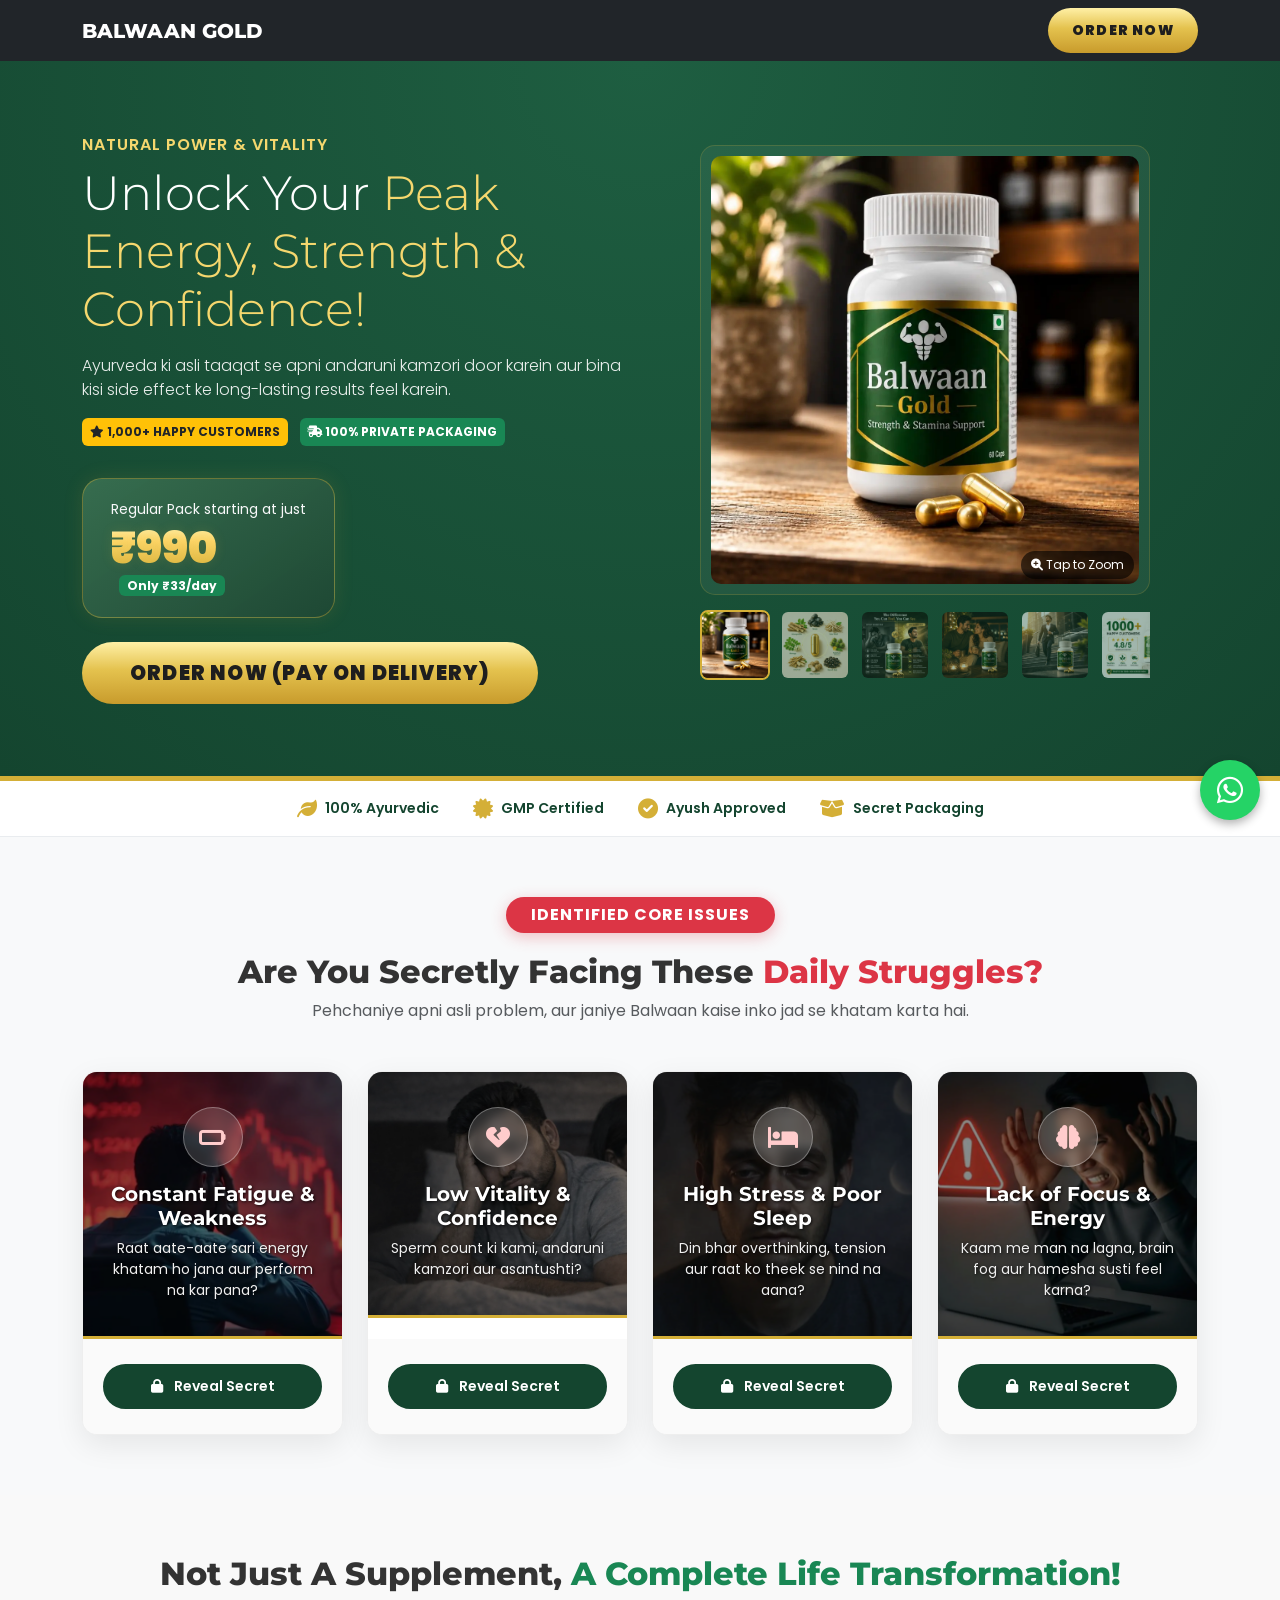
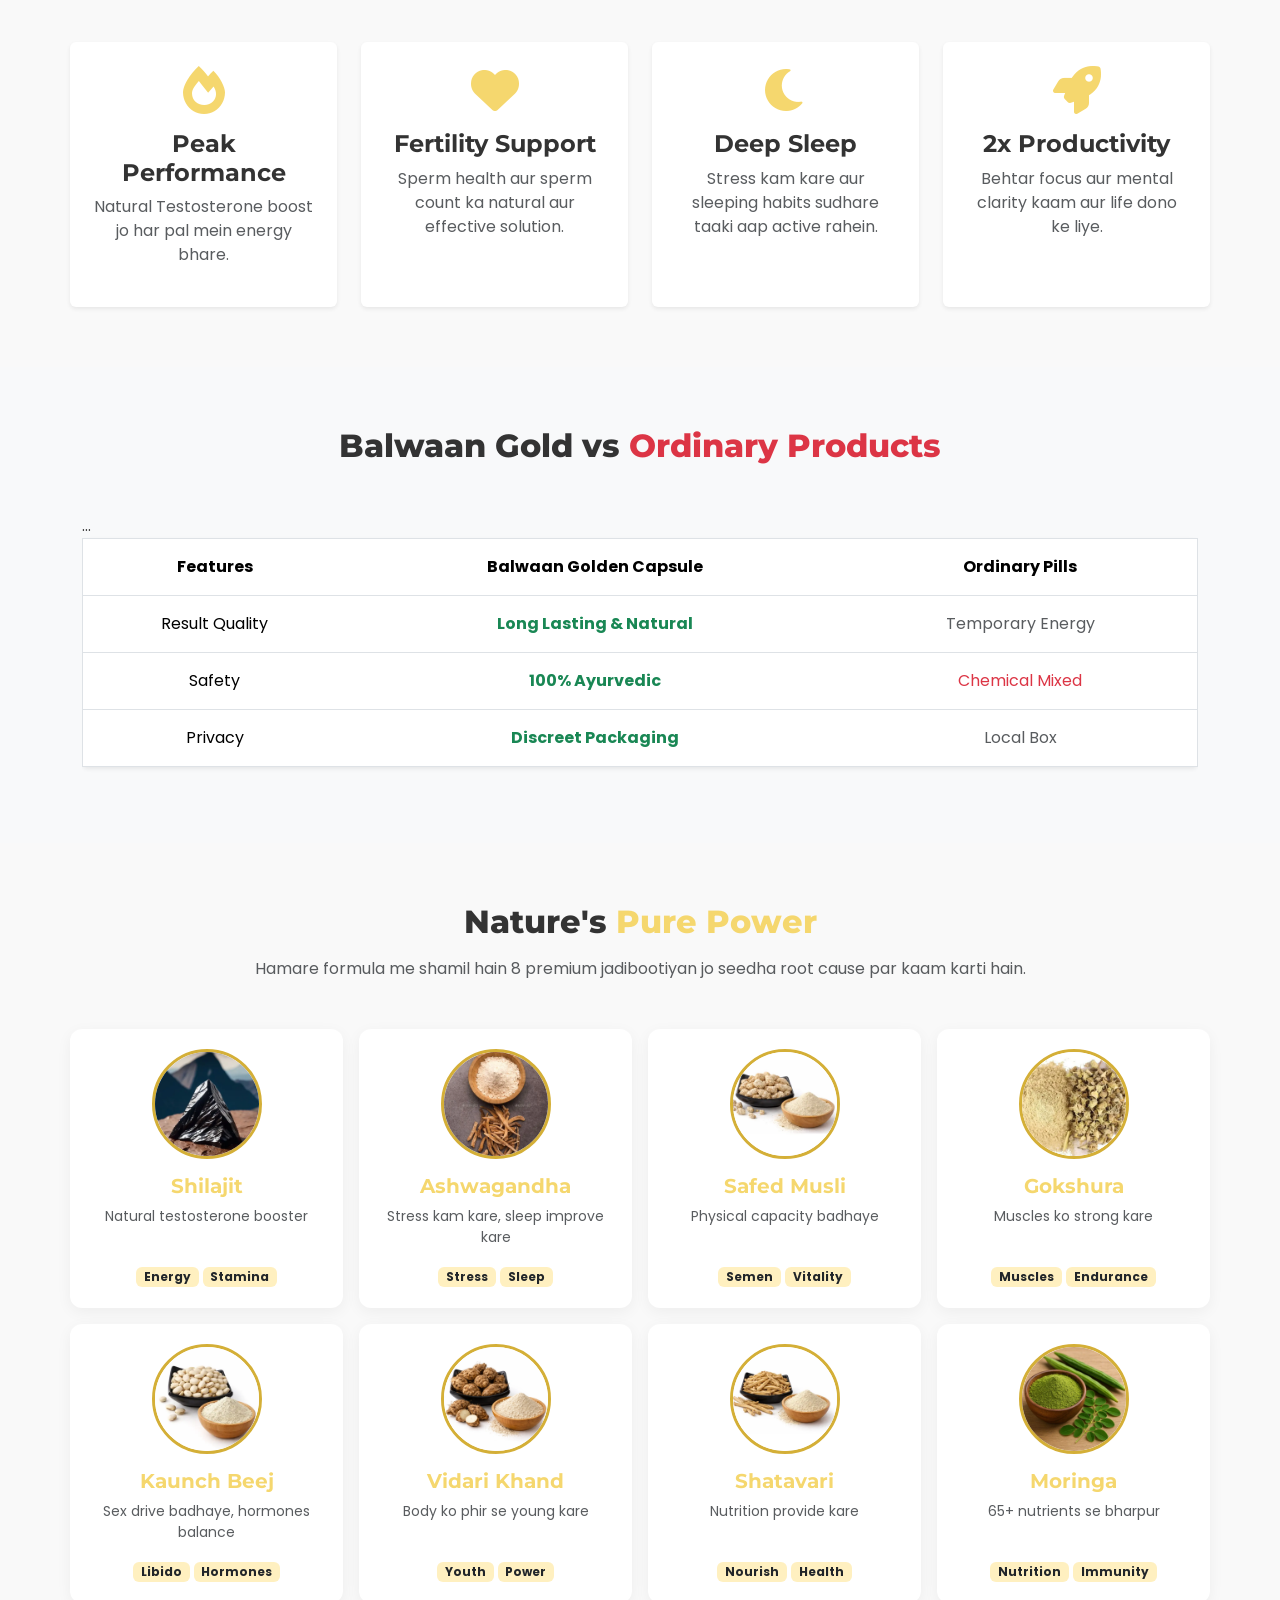
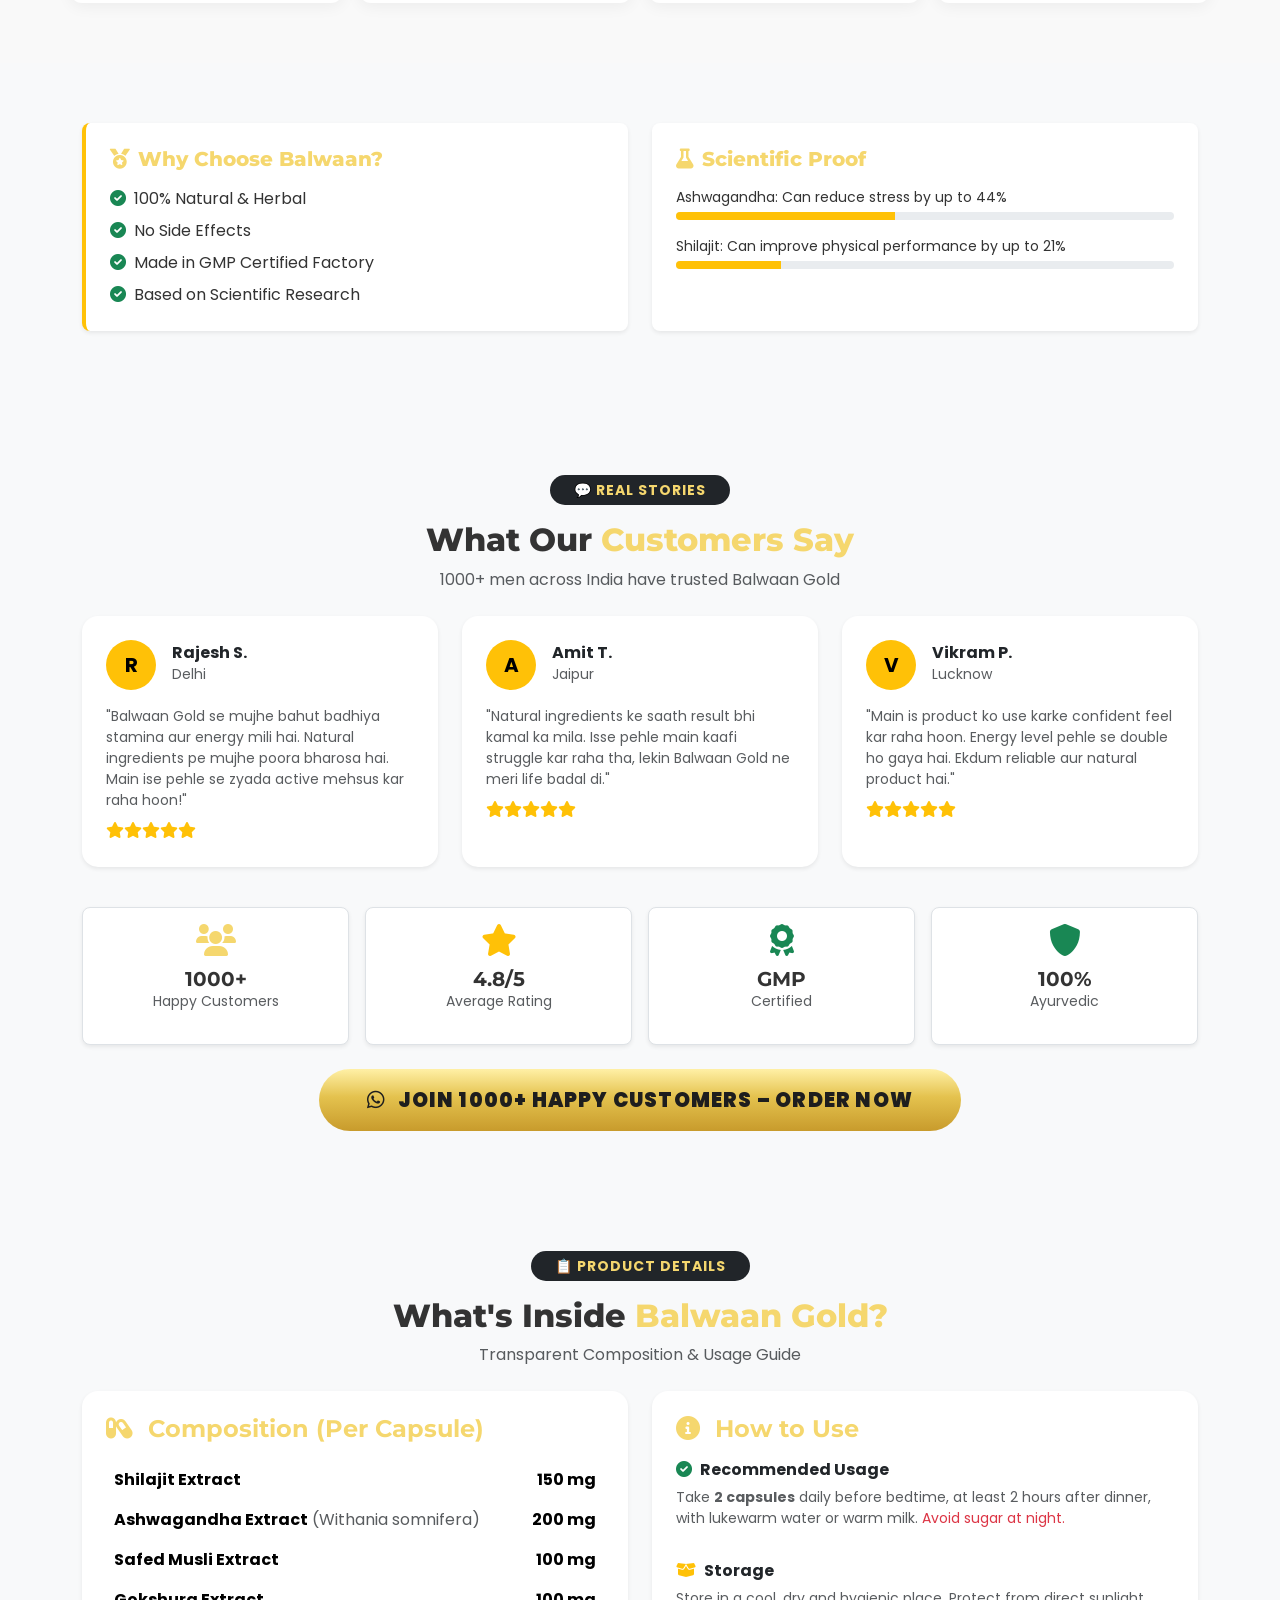
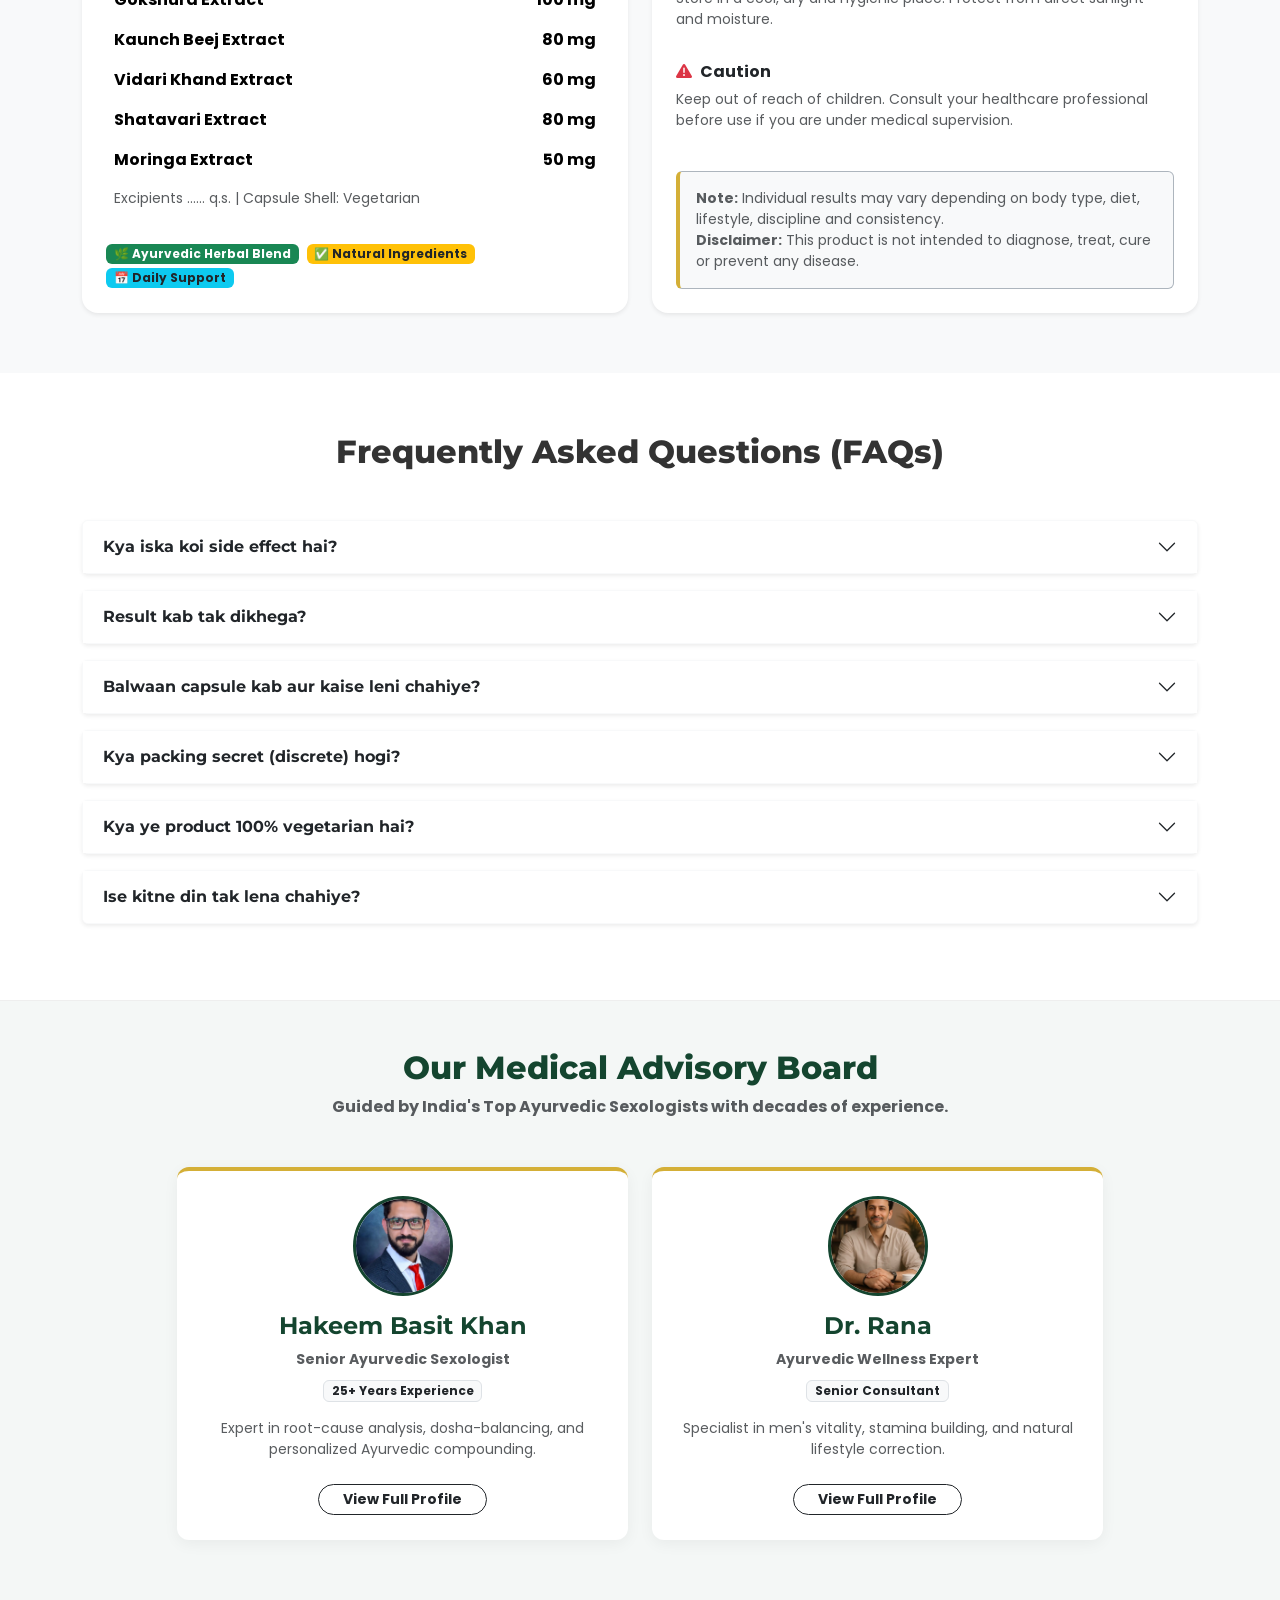
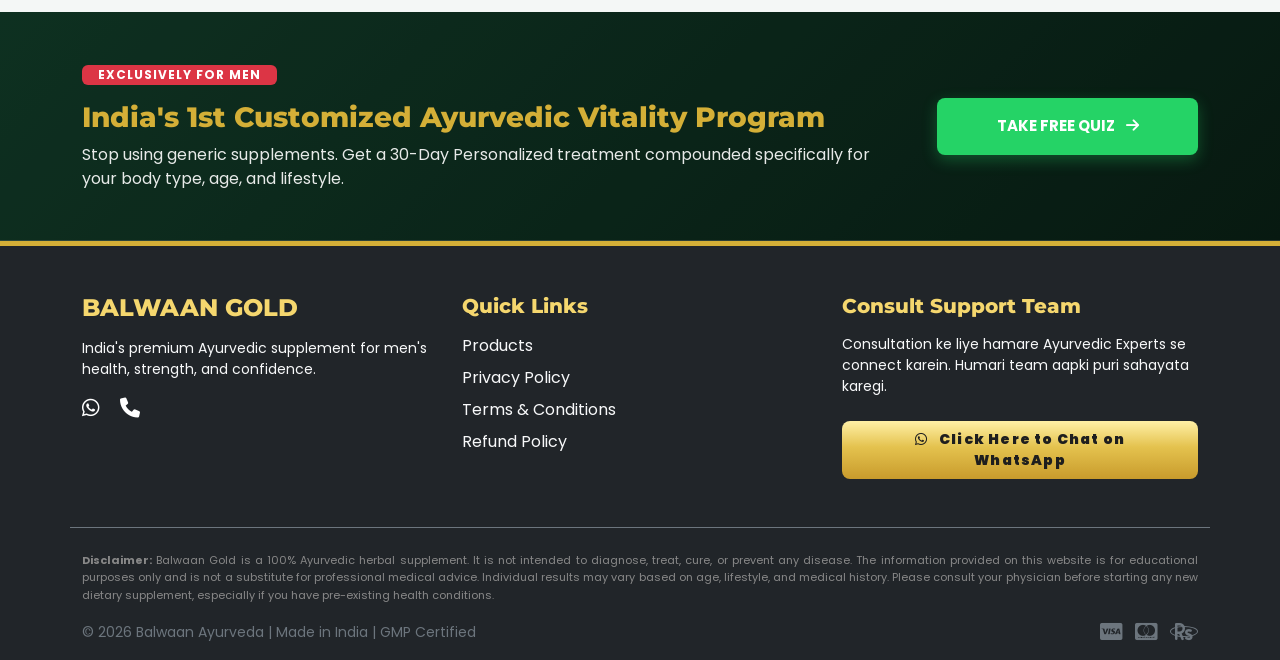
==== commit 01982a90: "Revise product details and ingredient sections Updated section labels and ingredient details in prod" ====
--- a/index.html
+++ b/index.html
@@ -767,31 +767,31 @@
     </div>
 </section>
 
-        <!-- ===== PRODUCT DETAILS / LABEL INFORMATION (New Section) ===== -->
+       <!-- ===== PRODUCT DETAILS (LABEL) - 8 INGREDIENTS ===== -->
 <section class="section-padding bg-light">
     <div class="container">
         <div class="text-center mb-4">
-            <span class="badge bg-dark text-gold px-4 py-2 rounded-pill" style="font-size: 14px; letter-spacing: 1px;">📋 PRODUCT DETAILS</span>
+            <span class="badge bg-dark text-gold px-4 py-2 rounded-pill" style="font-size:14px;letter-spacing:1px;">📋 PRODUCT DETAILS</span>
             <h2 class="mt-3">What's Inside <span class="text-gold">Balwaan Gold?</span></h2>
             <p class="text-muted">Transparent Composition & Usage Guide</p>
         </div>
 
         <div class="row g-4">
-            <!-- Left Side: Composition Table -->
+            <!-- LEFT: Composition Table (8 Main Ingredients) -->
             <div class="col-md-6">
                 <div class="card h-100 border-0 shadow-sm rounded-4 p-4">
                     <h4 class="text-gold fw-bold mb-3"><i class="fas fa-capsules me-2"></i> Composition (Per Capsule)</h4>
                     <div class="table-responsive">
                         <table class="table table-borderless">
                             <tbody>
+                                <tr><td><strong>Shilajit Extract</strong></td><td class="text-end fw-bold">150 mg</td></tr>
                                 <tr><td><strong>Ashwagandha Extract</strong> <span class="text-muted">(Withania somnifera)</span></td><td class="text-end fw-bold">200 mg</td></tr>
-                                <tr><td><strong>Shilajit Extract</strong></td><td class="text-end fw-bold">150 mg</td></tr>
                                 <tr><td><strong>Safed Musli Extract</strong></td><td class="text-end fw-bold">100 mg</td></tr>
+                                <tr><td><strong>Gokshura Extract</strong></td><td class="text-end fw-bold">100 mg</td></tr>
+                                <tr><td><strong>Kaunch Beej Extract</strong></td><td class="text-end fw-bold">80 mg</td></tr>
+                                <tr><td><strong>Vidari Khand Extract</strong></td><td class="text-end fw-bold">60 mg</td></tr>
                                 <tr><td><strong>Shatavari Extract</strong></td><td class="text-end fw-bold">80 mg</td></tr>
-                                <tr><td><strong>Kaunch Beej Extract</strong></td><td class="text-end fw-bold">80 mg</td></tr>
-                                <tr><td><strong>Akkarka Extract</strong></td><td class="text-end fw-bold">40 mg</td></tr>
-                                <tr><td><strong>Jaiphal Extract</strong></td><td class="text-end fw-bold">30 mg</td></tr>
-                                <tr><td><strong>Kesar</strong></td><td class="text-end fw-bold">20 mg</td></tr>
+                                <tr><td><strong>Moringa Extract</strong></td><td class="text-end fw-bold">50 mg</td></tr>
                                 <tr><td colspan="2" class="text-muted small pt-2">Excipients ...... q.s. | Capsule Shell: Vegetarian</td></tr>
                             </tbody>
                         </table>
@@ -804,27 +804,23 @@
                 </div>
             </div>
 
-            <!-- Right Side: Usage, Storage, Caution -->
+            <!-- RIGHT: Usage, Storage, Caution (BILKUL VAISA HI) -->
             <div class="col-md-6">
                 <div class="card h-100 border-0 shadow-sm rounded-4 p-4">
                     <h4 class="text-gold fw-bold mb-3"><i class="fas fa-info-circle me-2"></i> How to Use</h4>
-                    
                     <div class="mb-3">
                         <h6 class="fw-bold"><i class="fas fa-check-circle text-success me-2"></i>Recommended Usage</h6>
                         <p class="text-muted small">Take <strong>2 capsules</strong> daily before bedtime, at least 2 hours after dinner, with lukewarm water or warm milk. <span class="text-danger">Avoid sugar at night.</span></p>
                     </div>
-                    
                     <div class="mb-3">
                         <h6 class="fw-bold"><i class="fas fa-box-open text-warning me-2"></i>Storage</h6>
                         <p class="text-muted small">Store in a cool, dry and hygienic place. Protect from direct sunlight and moisture.</p>
                     </div>
-                    
                     <div class="mb-3">
                         <h6 class="fw-bold"><i class="fas fa-exclamation-triangle text-danger me-2"></i>Caution</h6>
                         <p class="text-muted small">Keep out of reach of children. Consult your healthcare professional before use if you are under medical supervision.</p>
                     </div>
-                    
-                    <div class="alert alert-dark mb-0 mt-2" style="background-color: #f8f9fa; border-left: 4px solid #D4AF37;">
+                    <div class="alert alert-dark mb-0 mt-2" style="background-color:#f8f9fa; border-left:4px solid #D4AF37;">
                         <p class="small text-muted mb-0">
                             <strong>Note:</strong> Individual results may vary depending on body type, diet, lifestyle, discipline and consistency.
                             <br><strong>Disclaimer:</strong> This product is not intended to diagnose, treat, cure or prevent any disease.
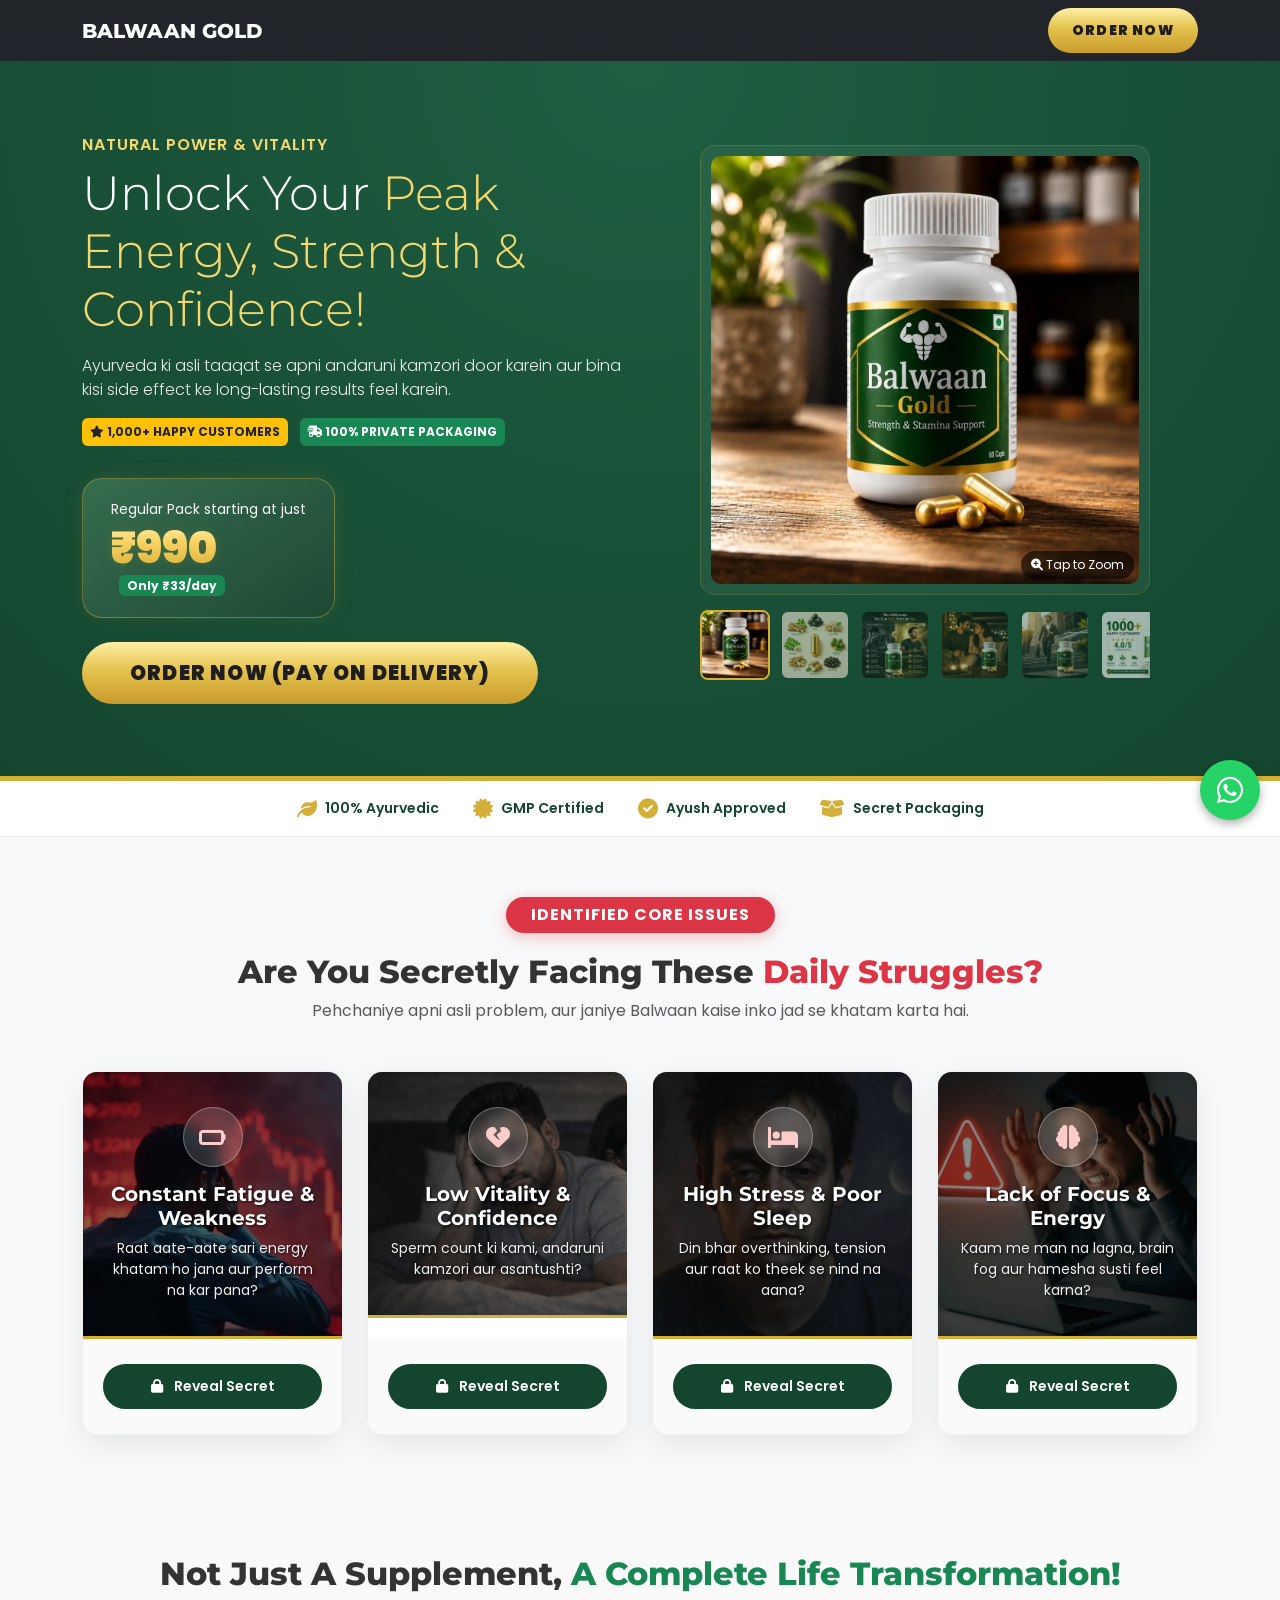
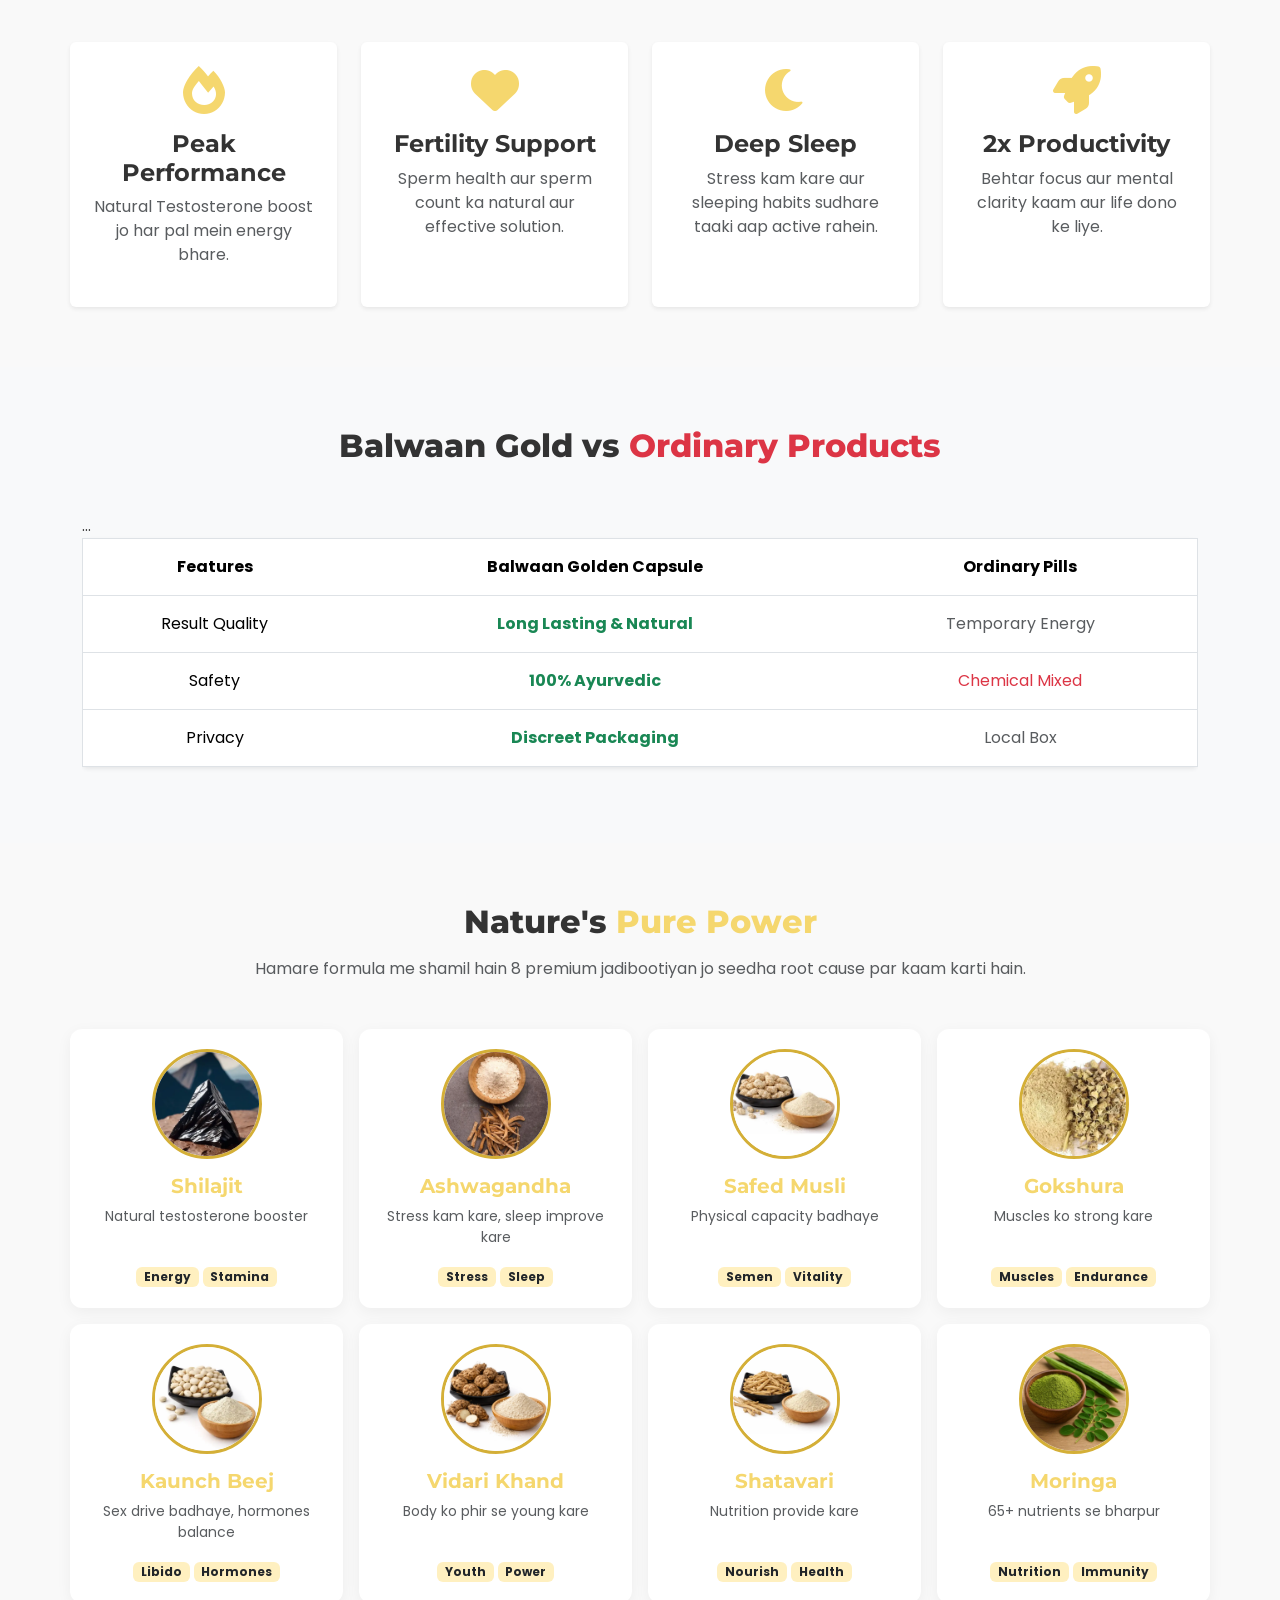
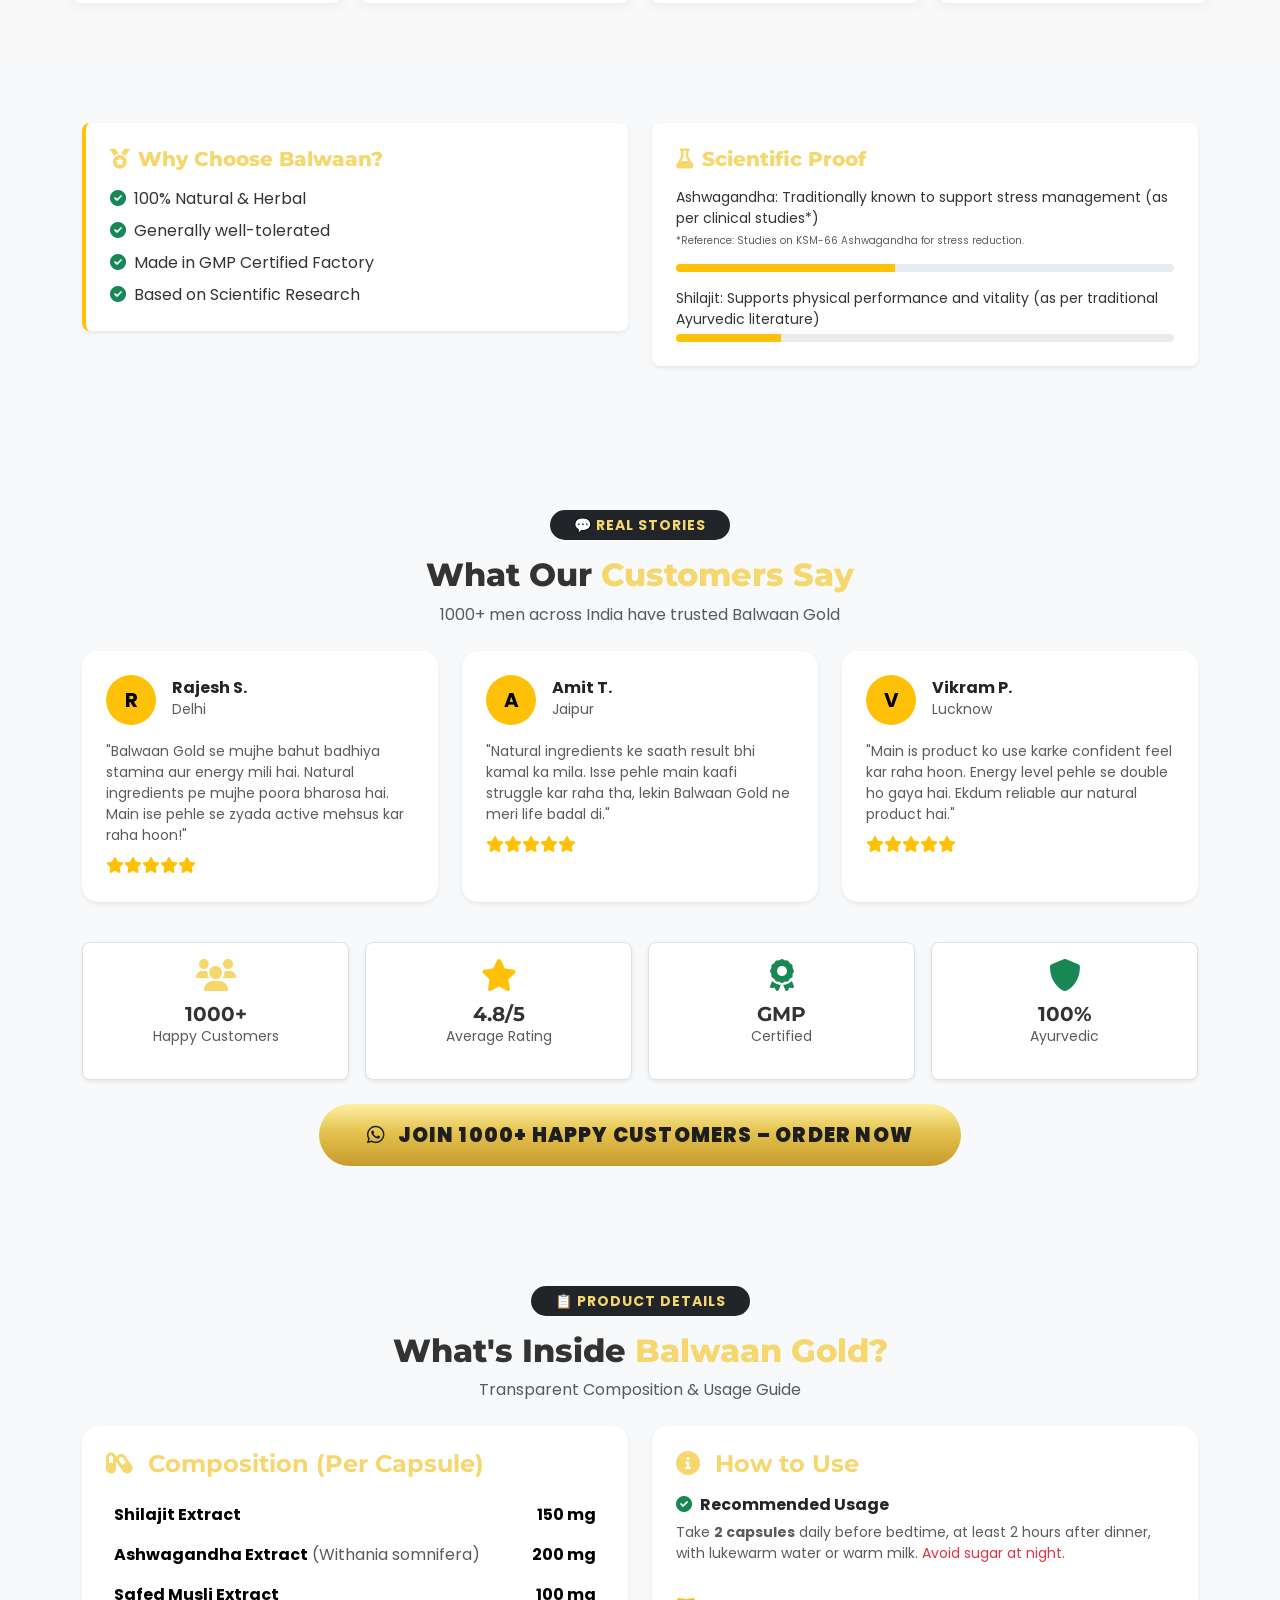
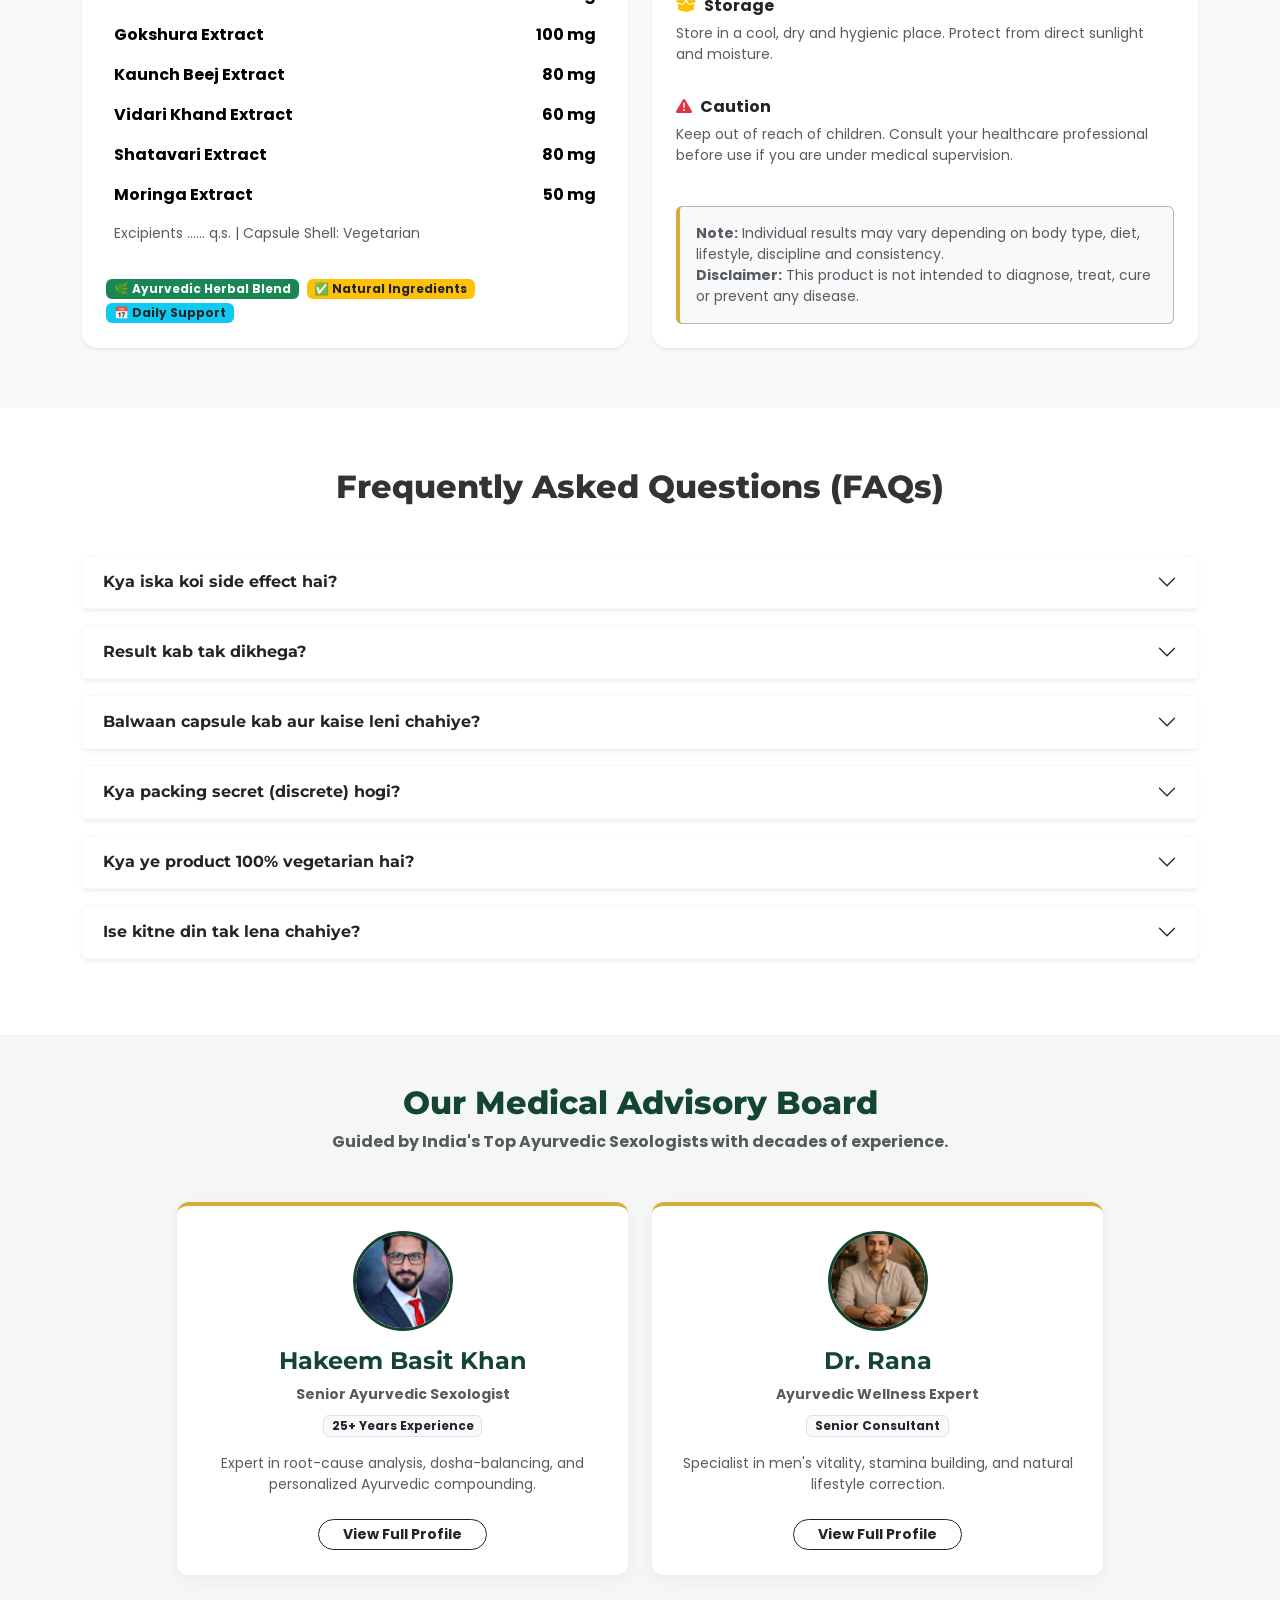
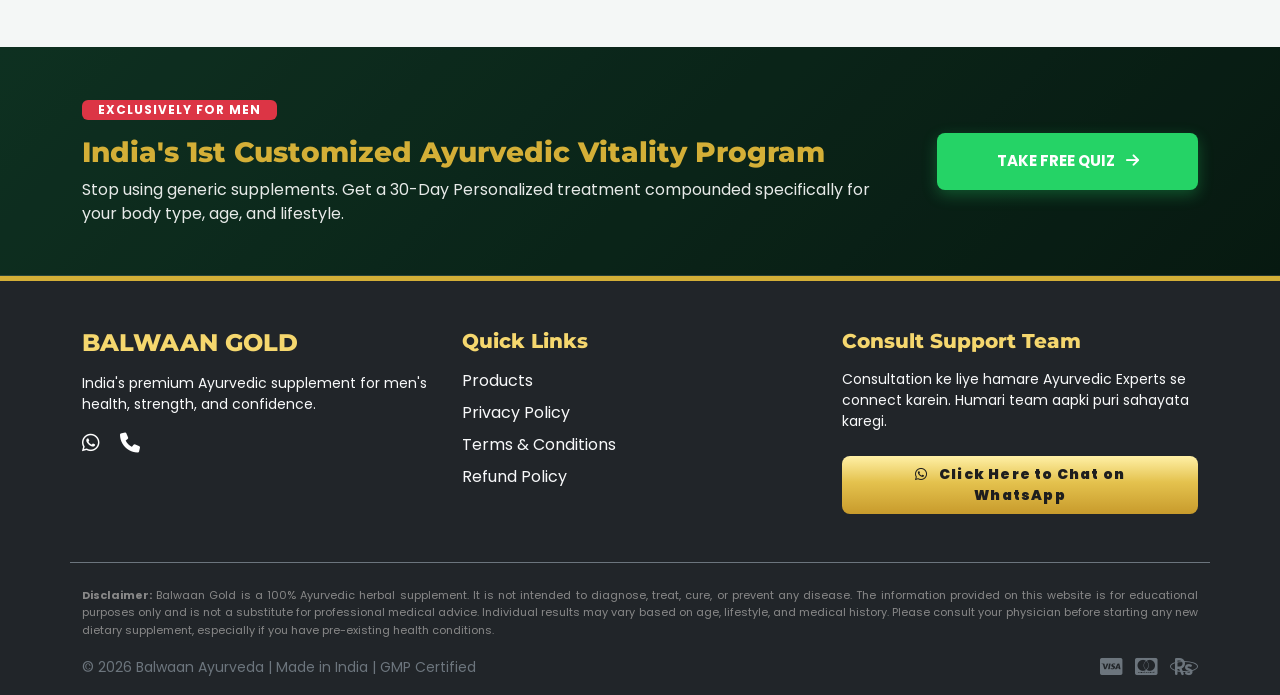
==== commit 615a2c4a: "Update health benefits descriptions in index.html" ====
--- a/index.html
+++ b/index.html
@@ -640,7 +640,7 @@
                             <h5 class="text-gold mb-3"><i class="fas fa-medal me-2"></i>Why Choose Balwaan?</h5>
                             <ul class="list-unstyled mb-0">
                                 <li class="mb-2"><i class="fas fa-check-circle text-success me-2"></i>100% Natural & Herbal</li>
-                                <li class="mb-2"><i class="fas fa-check-circle text-success me-2"></i>No Side Effects</li>
+                                <li class="mb-2"><i class="fas fa-check-circle text-success me-2"></i>Generally well-tolerated</li>
                                 <li class="mb-2"><i class="fas fa-check-circle text-success me-2"></i>Made in GMP Certified Factory</li>
                                 <li><i class="fas fa-check-circle text-success me-2"></i>Based on Scientific Research</li>
                             </ul>
@@ -649,9 +649,10 @@
                     <div class="col-lg-6 mb-4">
                         <div class="p-4 bg-white rounded-3 shadow-sm h-100">
                             <h5 class="text-gold mb-3"><i class="fas fa-flask me-2"></i>Scientific Proof</h5>
-                            <p class="small mb-1">Ashwagandha: Can reduce stress by up to 44%</p>
+                            <p class="small mb-1">Ashwagandha: Traditionally known to support stress management (as per clinical studies*)</p>
+<p class="small text-muted" style="font-size: 10px;">*Reference: Studies on KSM-66 Ashwagandha for stress reduction.</p>
                             <div class="progress mb-3" style="height: 8px;"><div class="progress-bar bg-warning" style="width: 44%"></div></div>
-                            <p class="small mb-1">Shilajit: Can improve physical performance by up to 21%</p>
+                            <p class="small mb-1">Shilajit: Supports physical performance and vitality (as per traditional Ayurvedic literature)</p>
                             <div class="progress" style="height: 8px;"><div class="progress-bar bg-warning" style="width: 21%"></div></div>
                         </div>
                     </div>
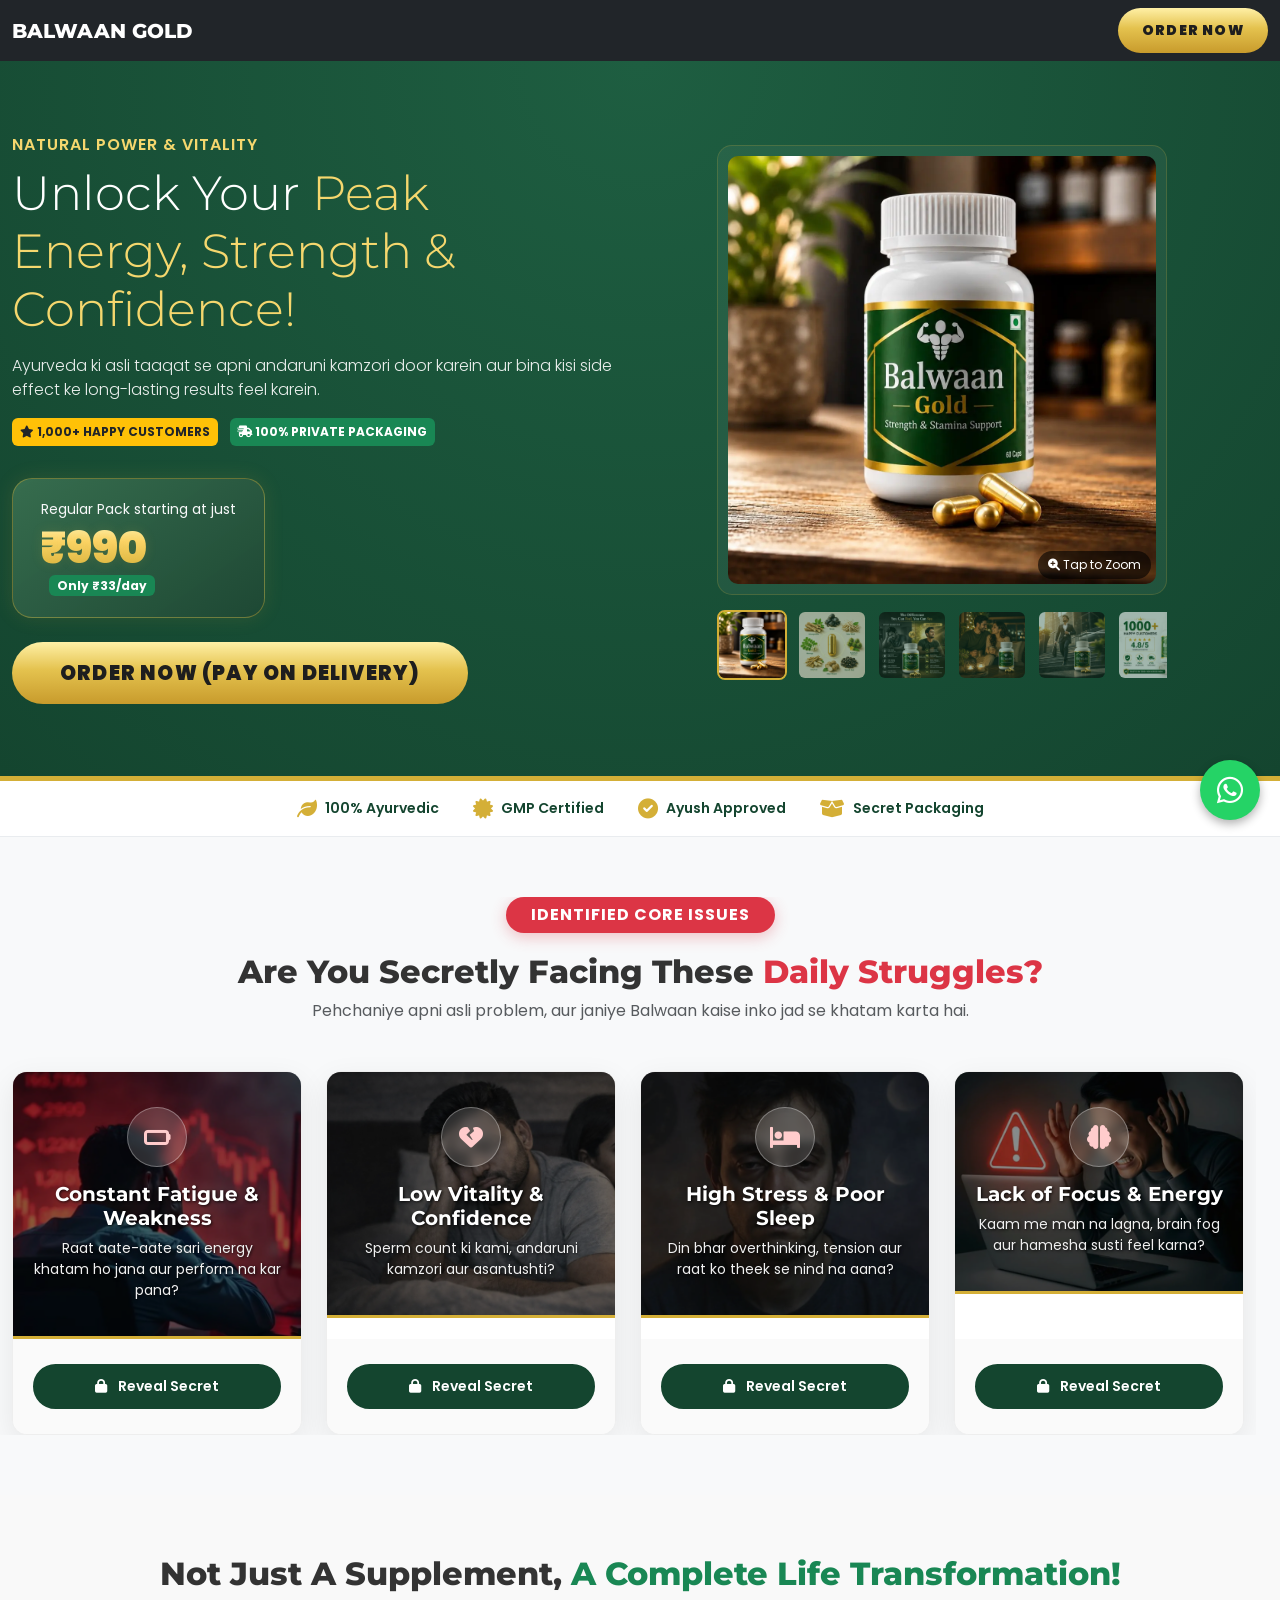
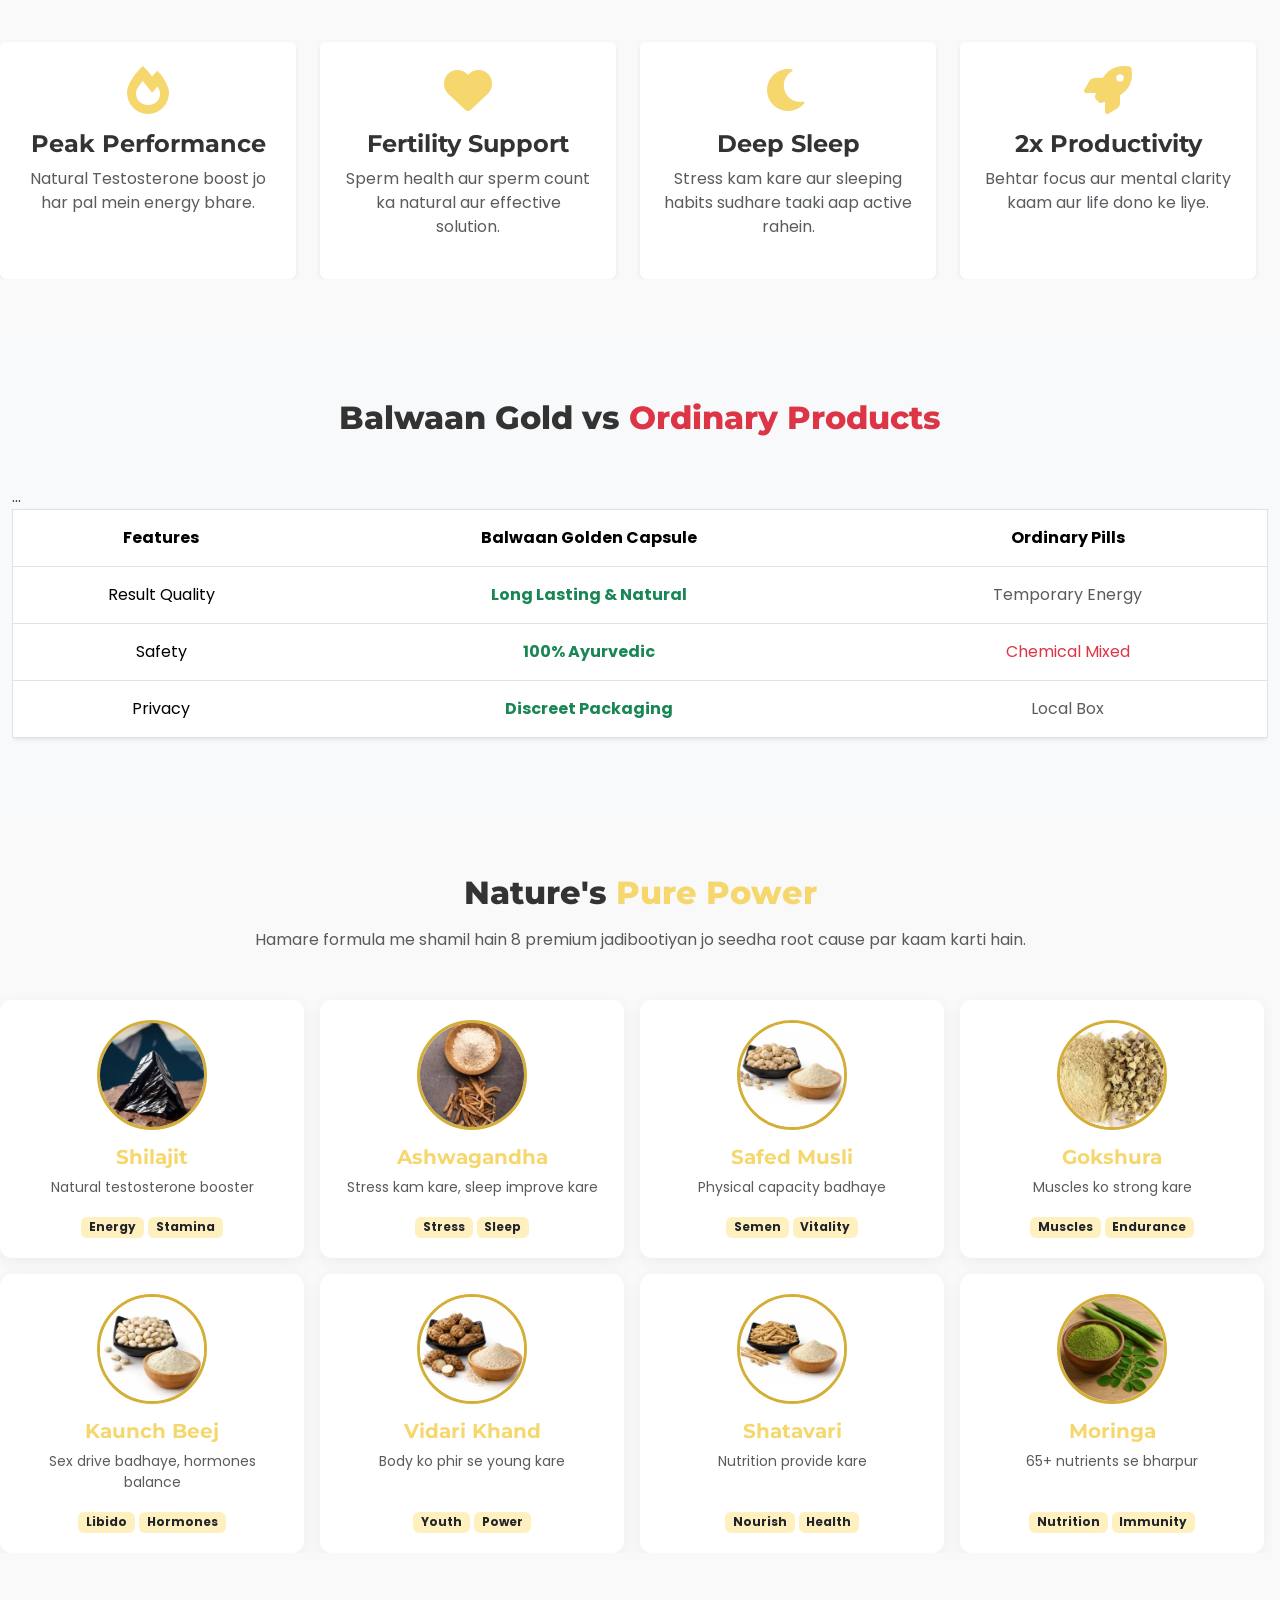
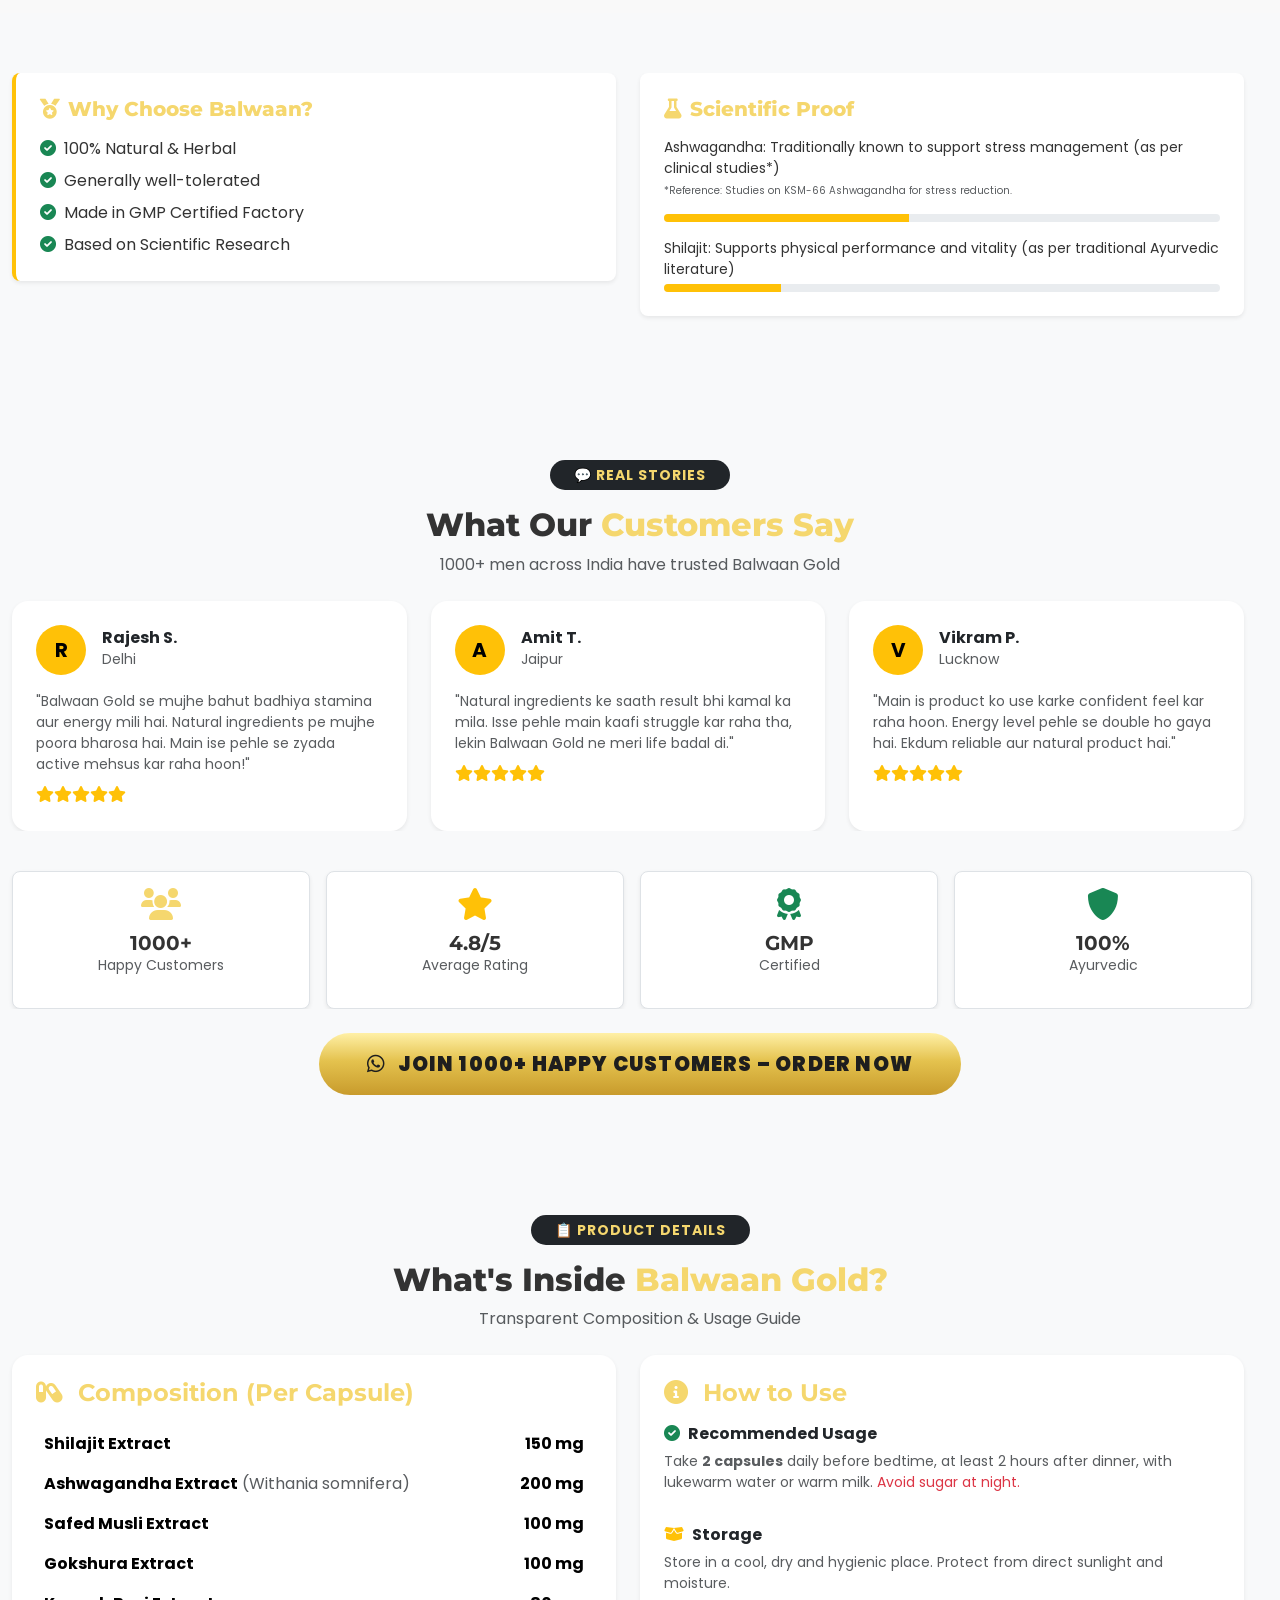
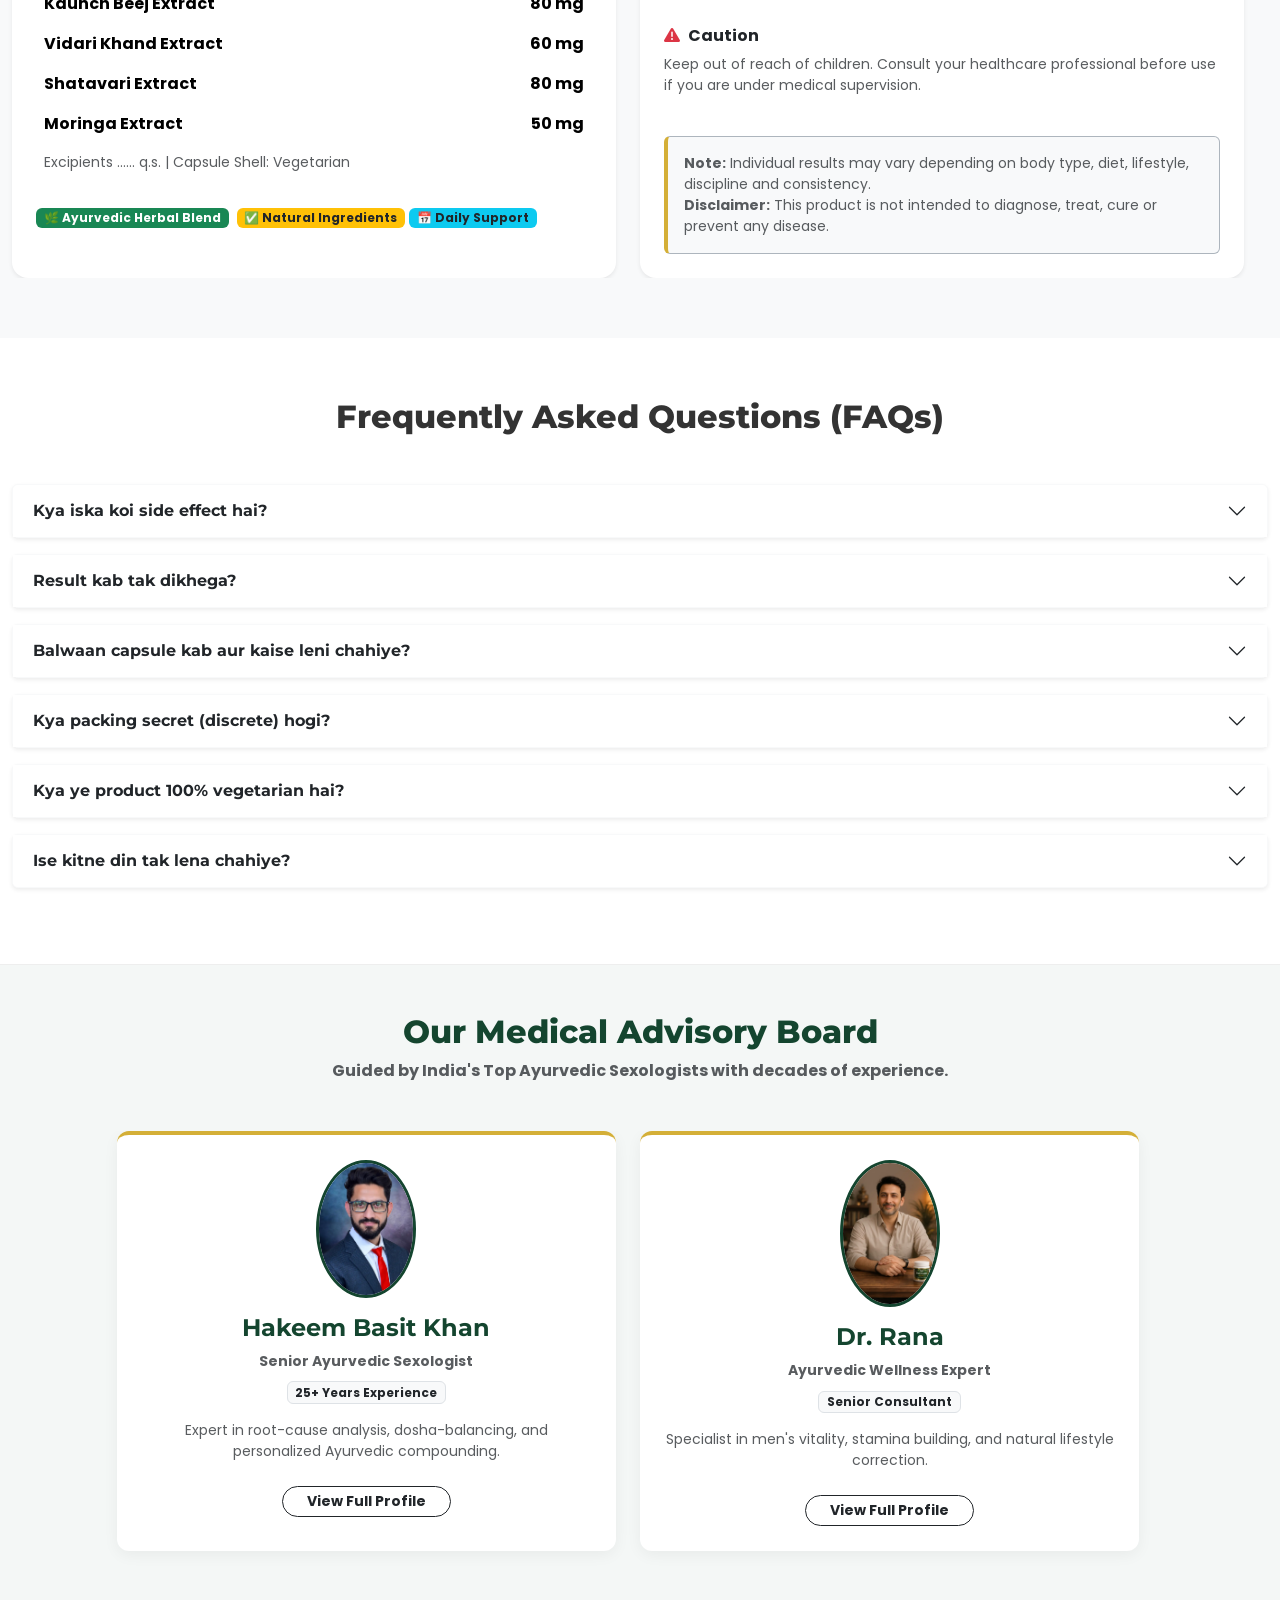
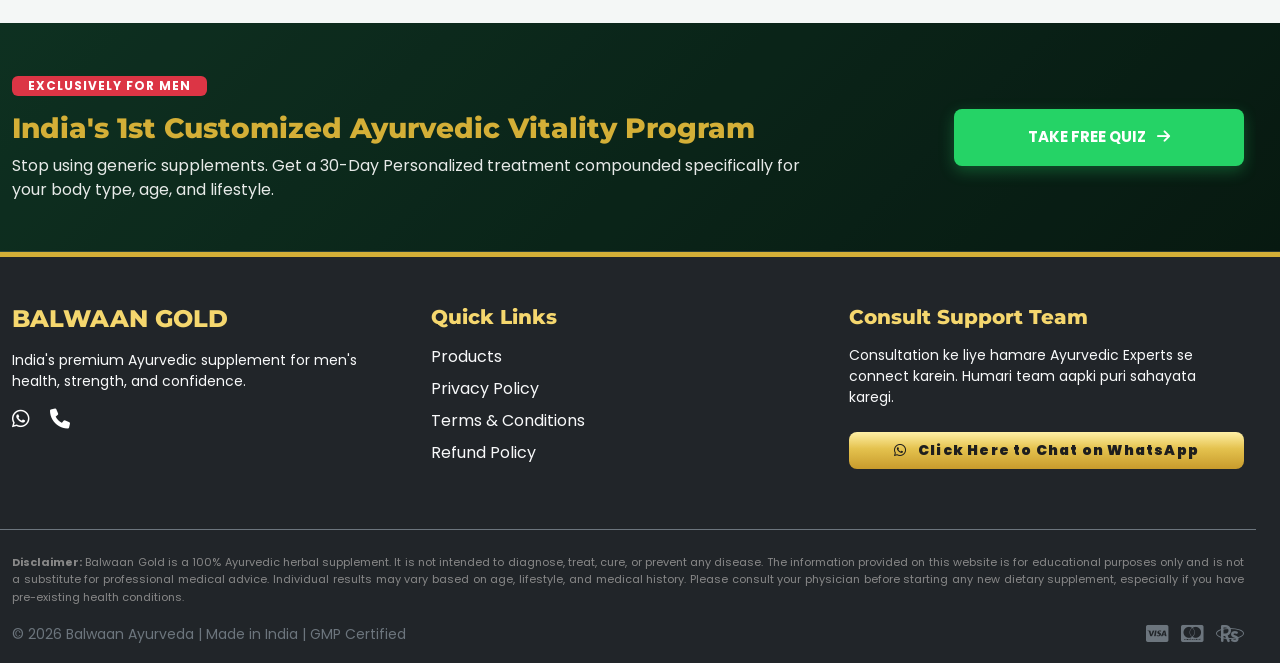
==== commit 0c178312: "Fix horizontal scroll issue with CSS adjustments Added CSS rules to prevent horizontal scrolling and" ====
--- a/index.html
+++ b/index.html
@@ -91,6 +91,25 @@
     /></noscript>
 
     <style>
+        /* ===== FIX: Horizontal Scroll / Left-Right Swipe Issue ===== */
+html, body {
+    overflow-x: hidden !important;  /* आड़ी (Horizontal) स्क्रॉल को पूरी तरह बंद करेगा */
+    max-width: 100% !important;     /* सुनिश्चित करेगा कि कोई भी चीज बाहर न जाए */
+    margin: 0;
+    padding: 0;
+}
+
+/* सभी Container और Row को भी सुरक्षित रखें */
+.container, .container-fluid, .row {
+    overflow-x: hidden !important;
+    max-width: 100% !important;
+}
+
+/* अगर कहीं कोई बड़ी इमेज या टेबल है, तो उसे छोटा करें */
+img, table, .table-responsive {
+    max-width: 100% !important;
+    height: auto !important;
+}
         /* GLOBAL BASE & FONTS */
         :root { --primary-green: #14452F; --gold-gradient: linear-gradient(135deg, #D4AF37, #f5e27a); --dark-gold: #D4AF37; }
         body { font-family: 'Poppins', sans-serif; background-color: #f9f9f9; color: #333; overflow-x: hidden; }
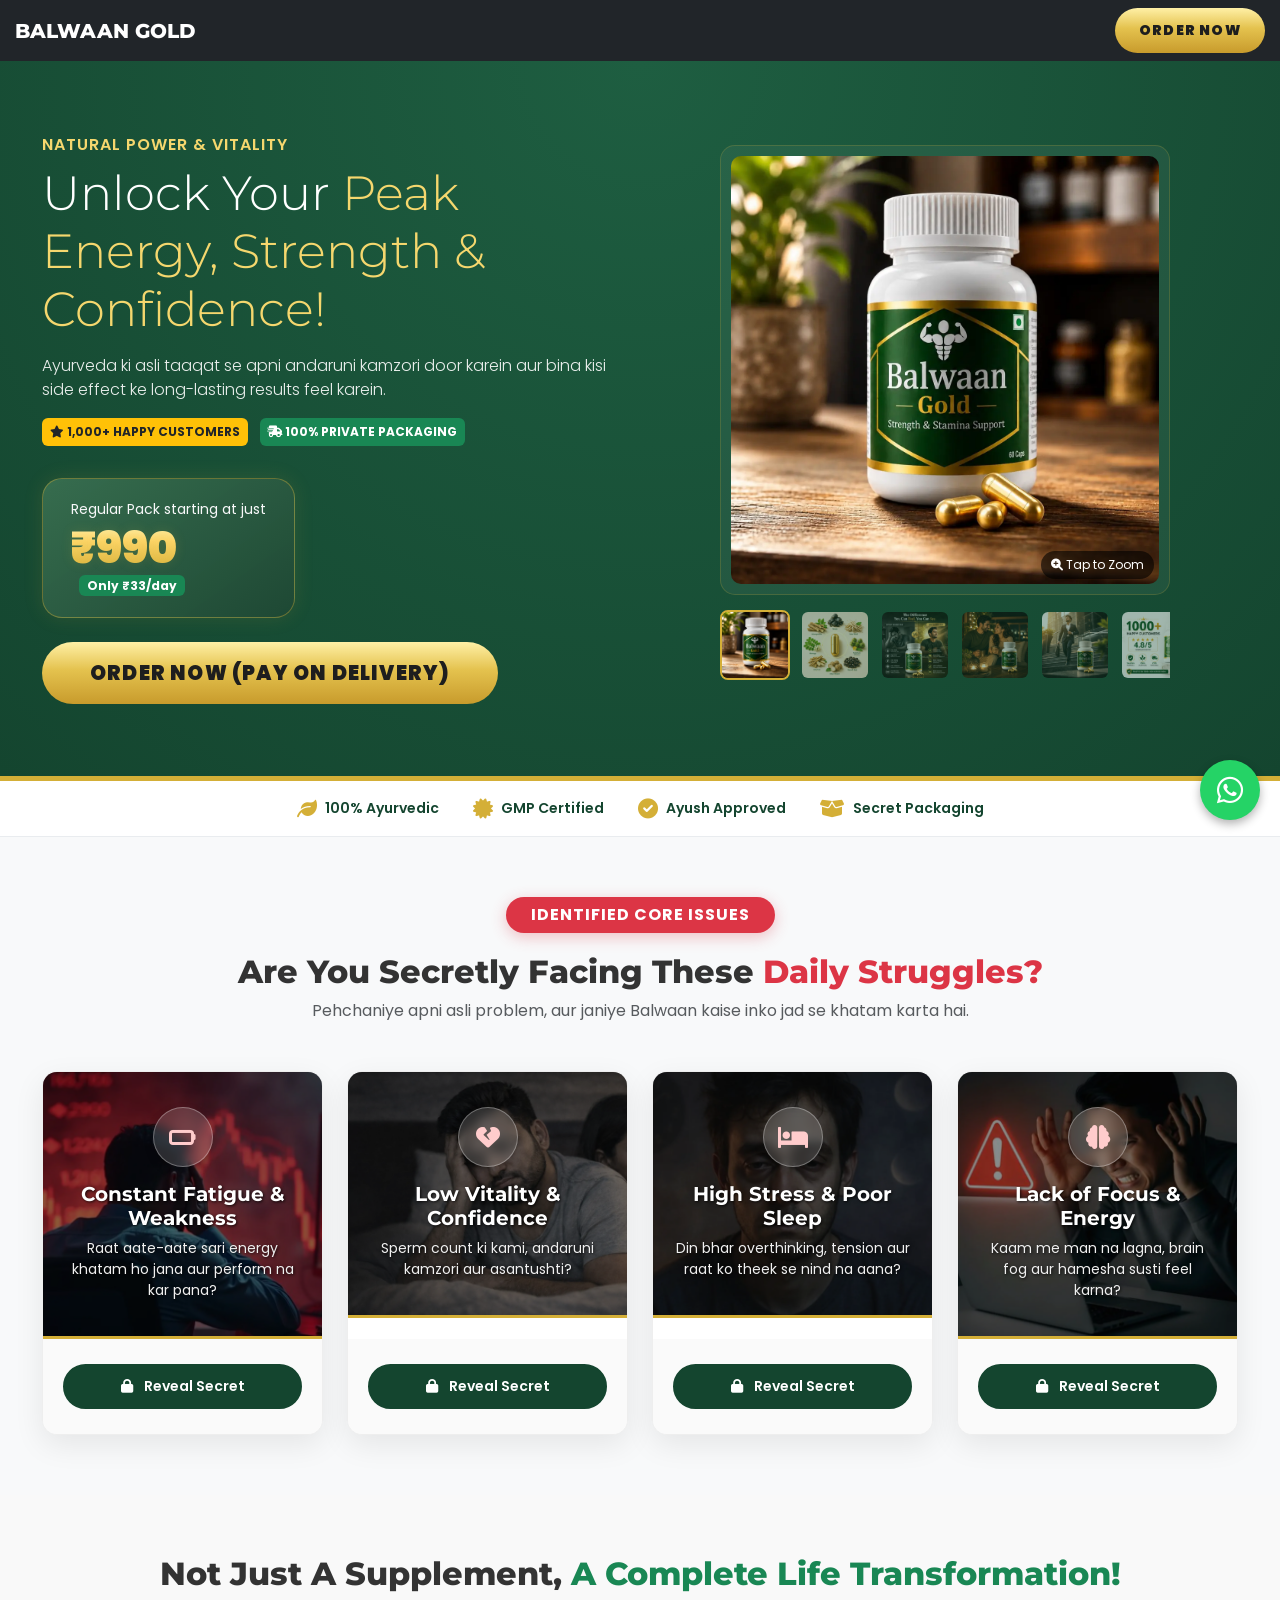
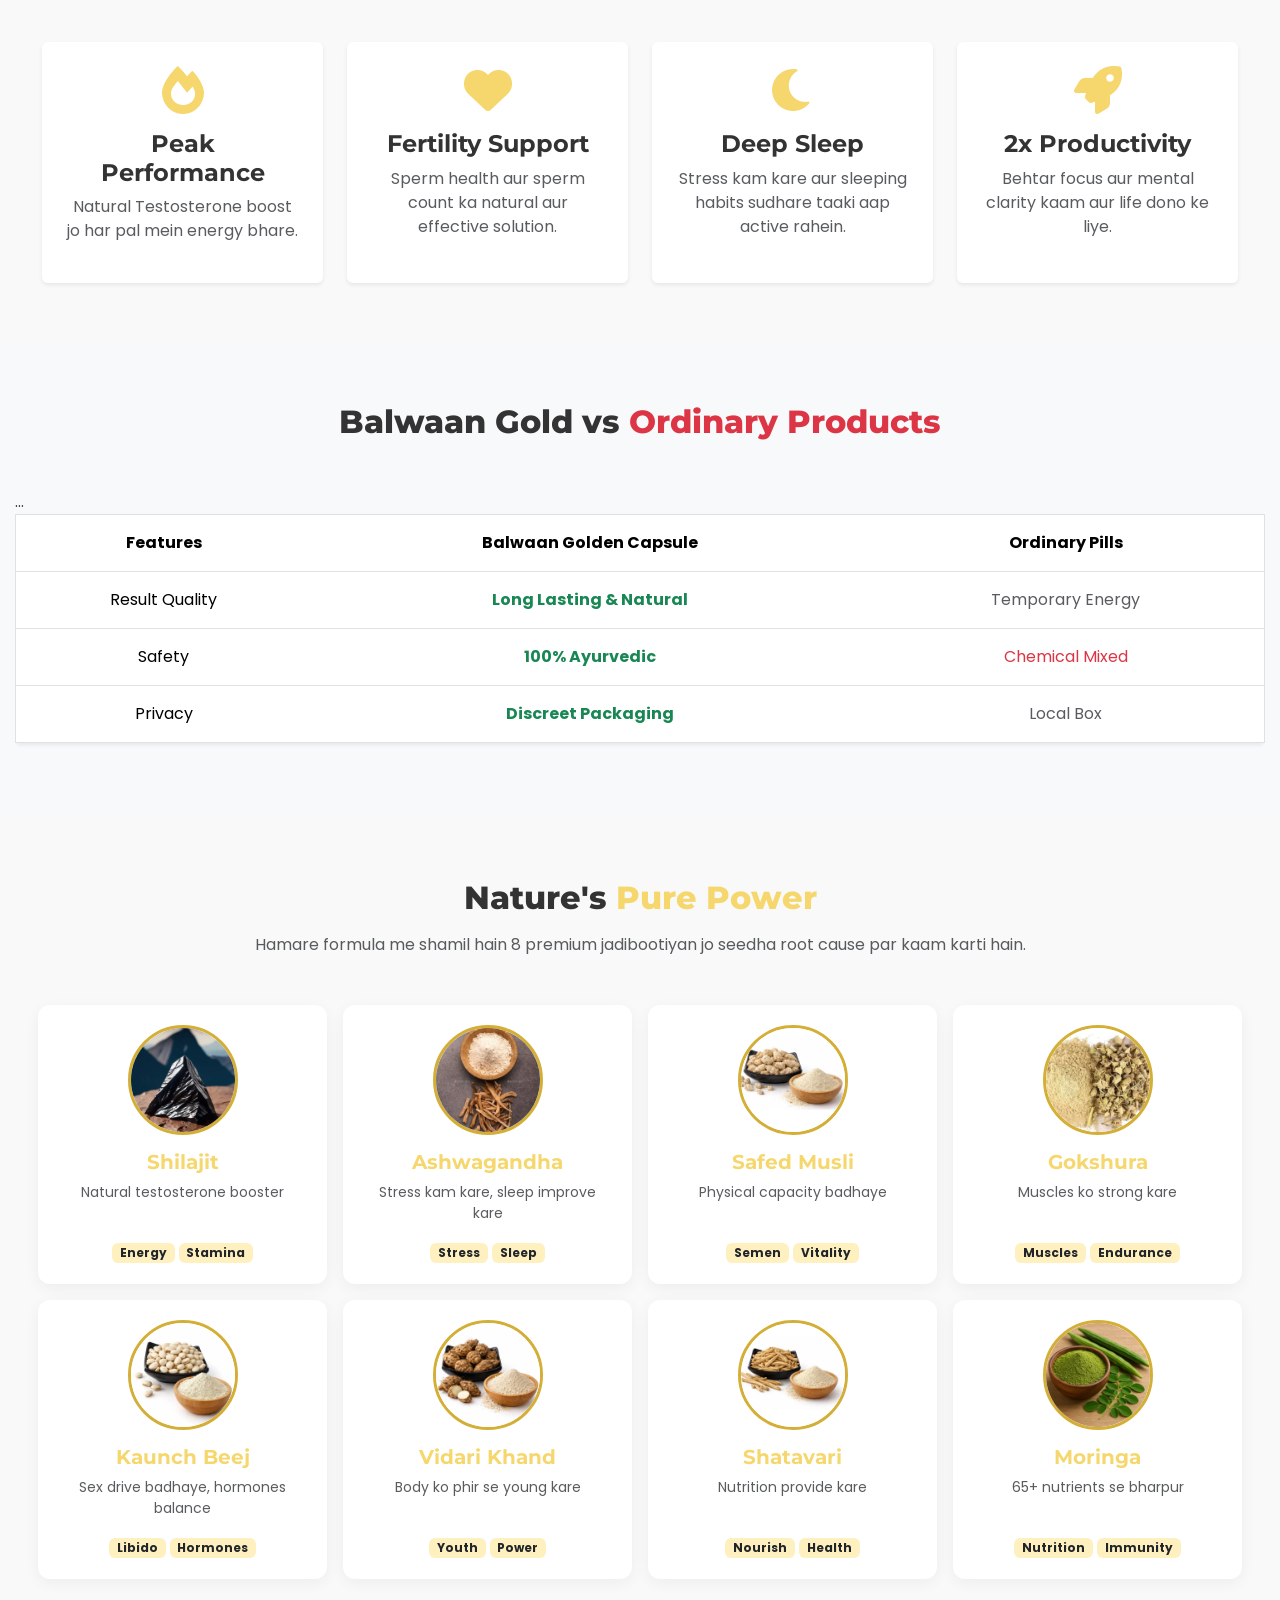
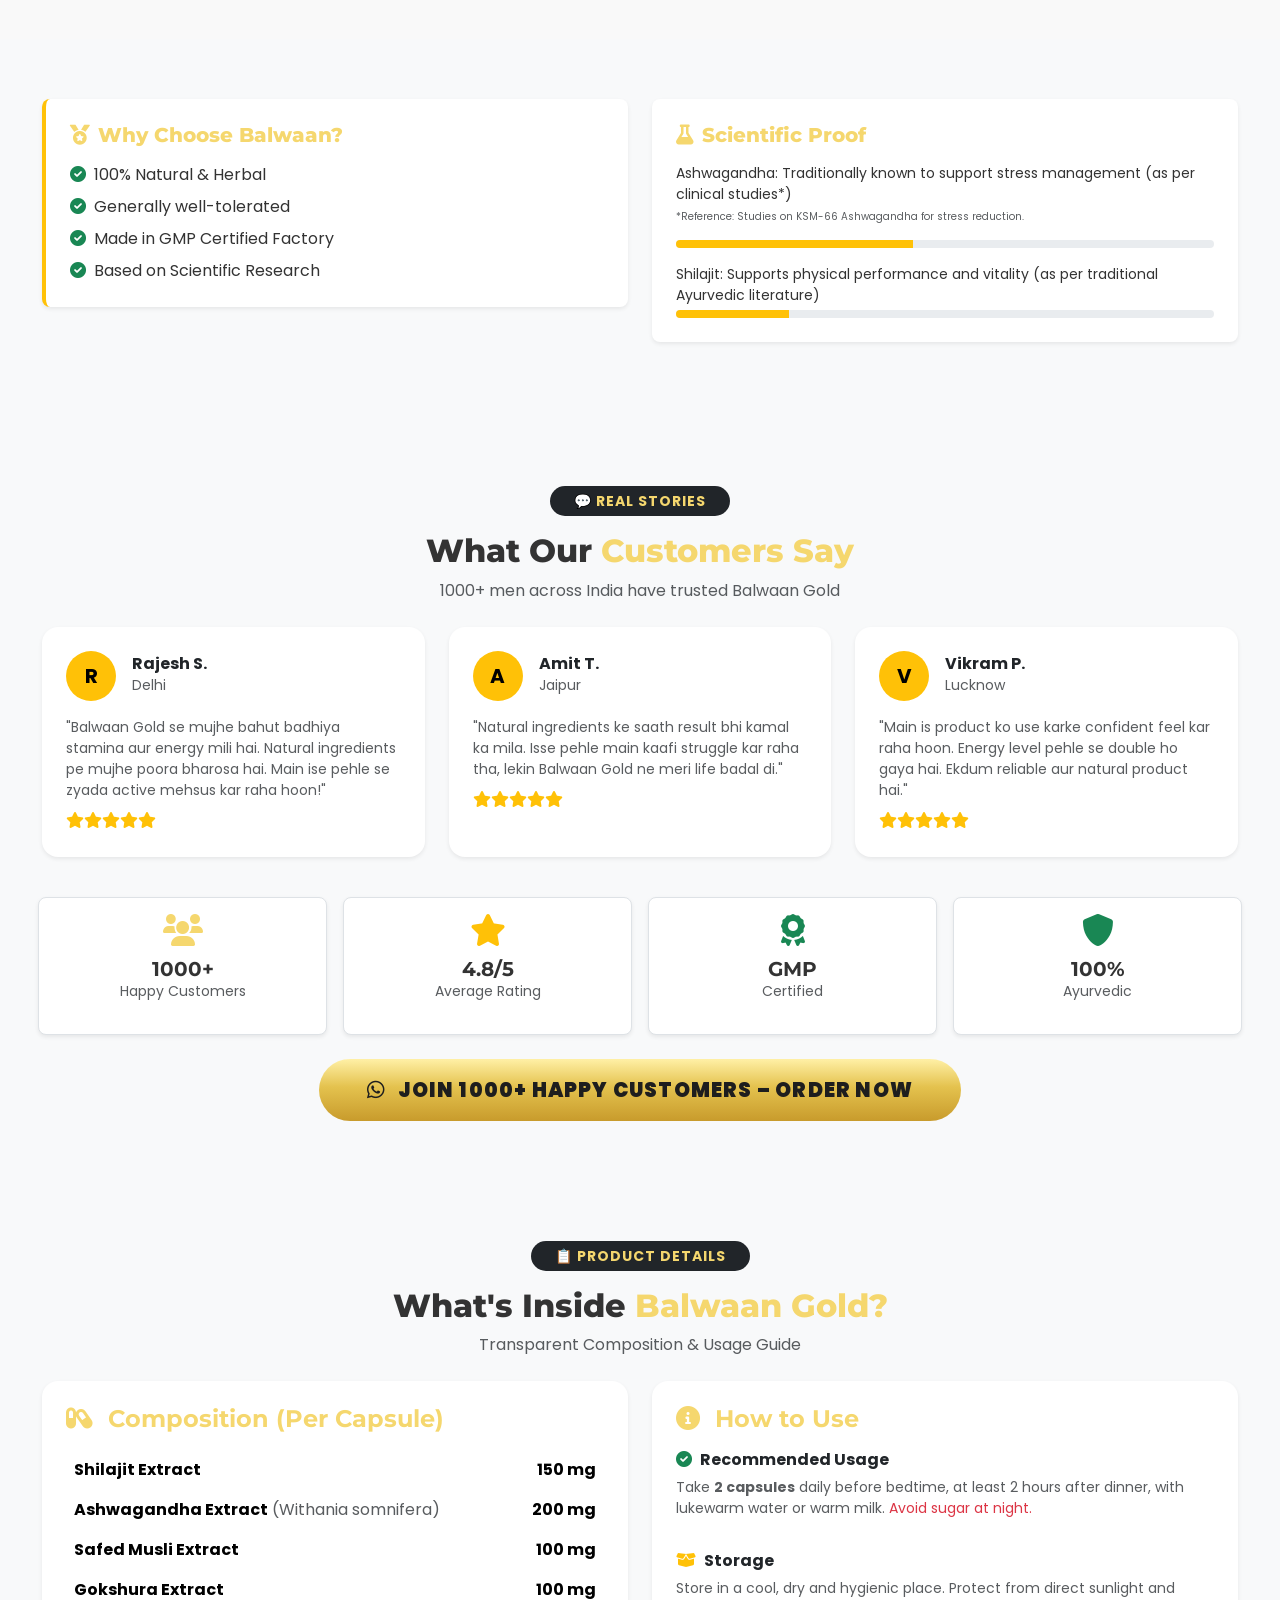
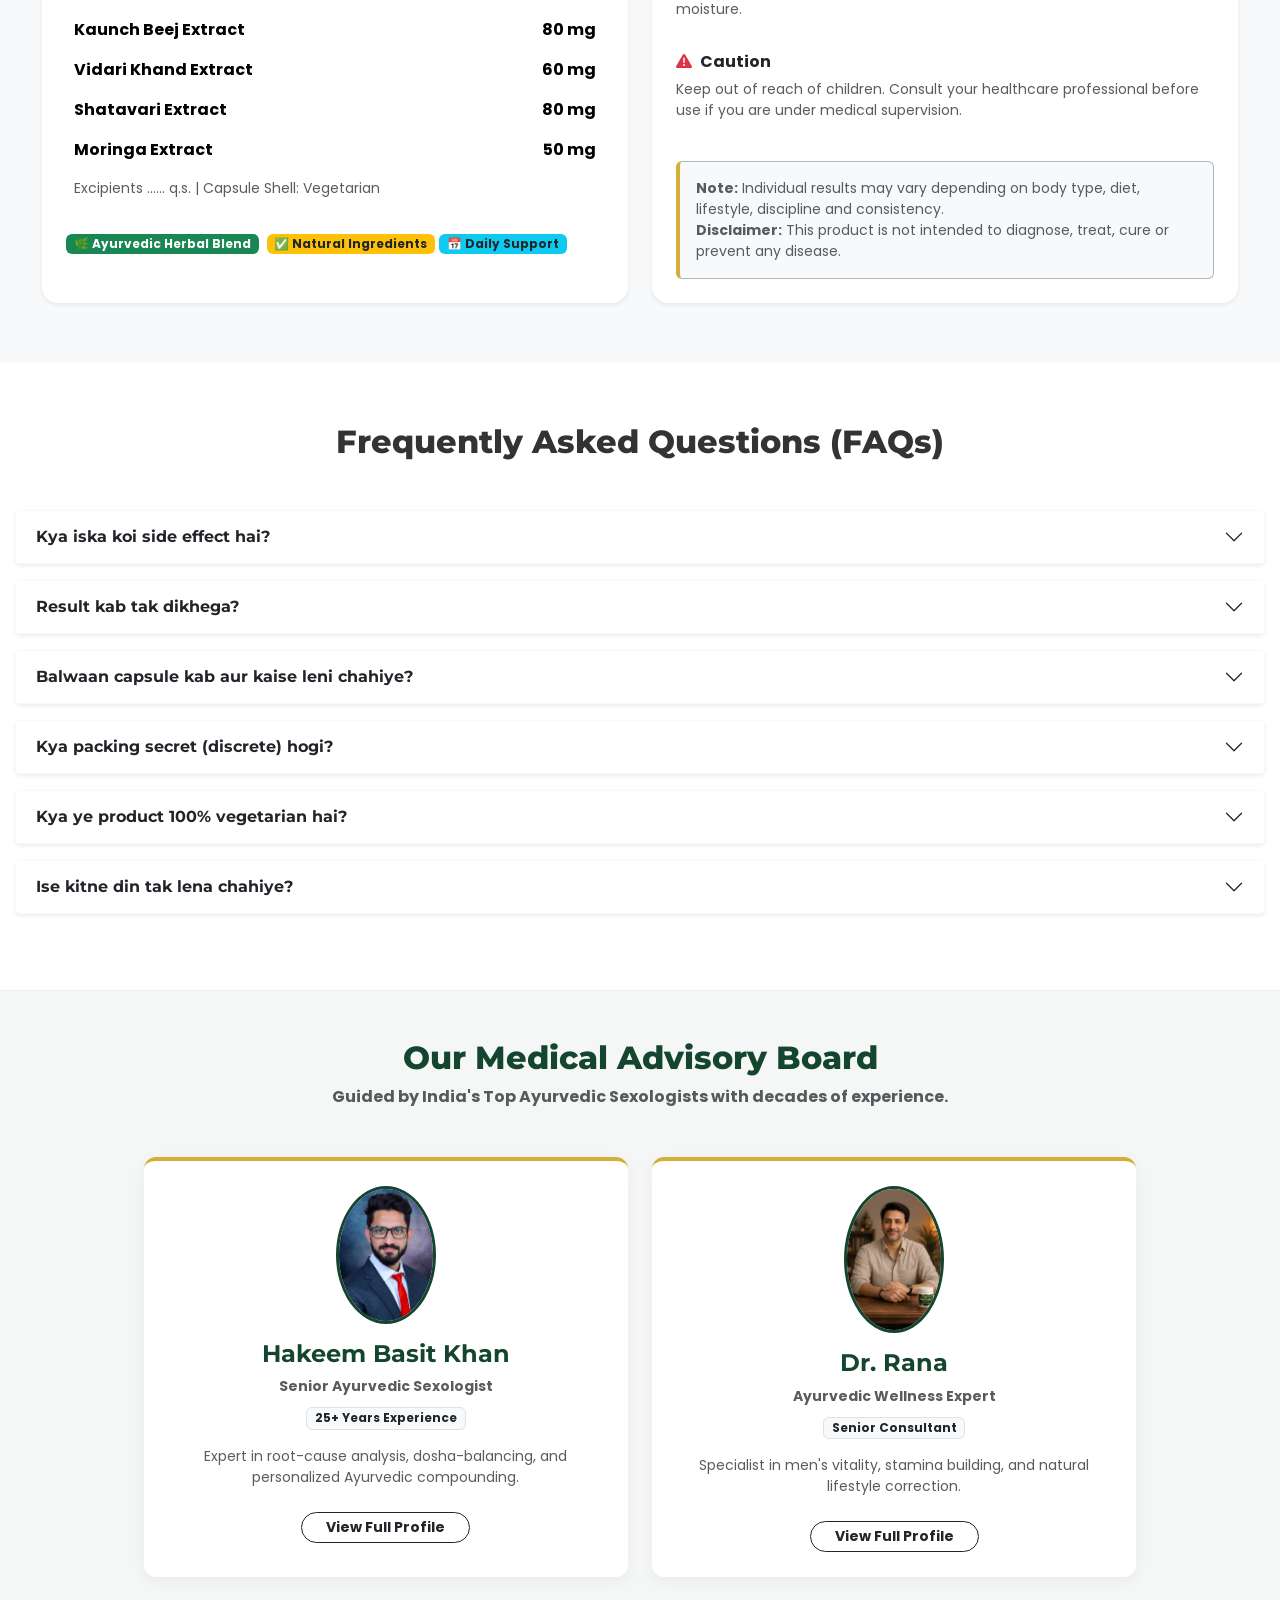
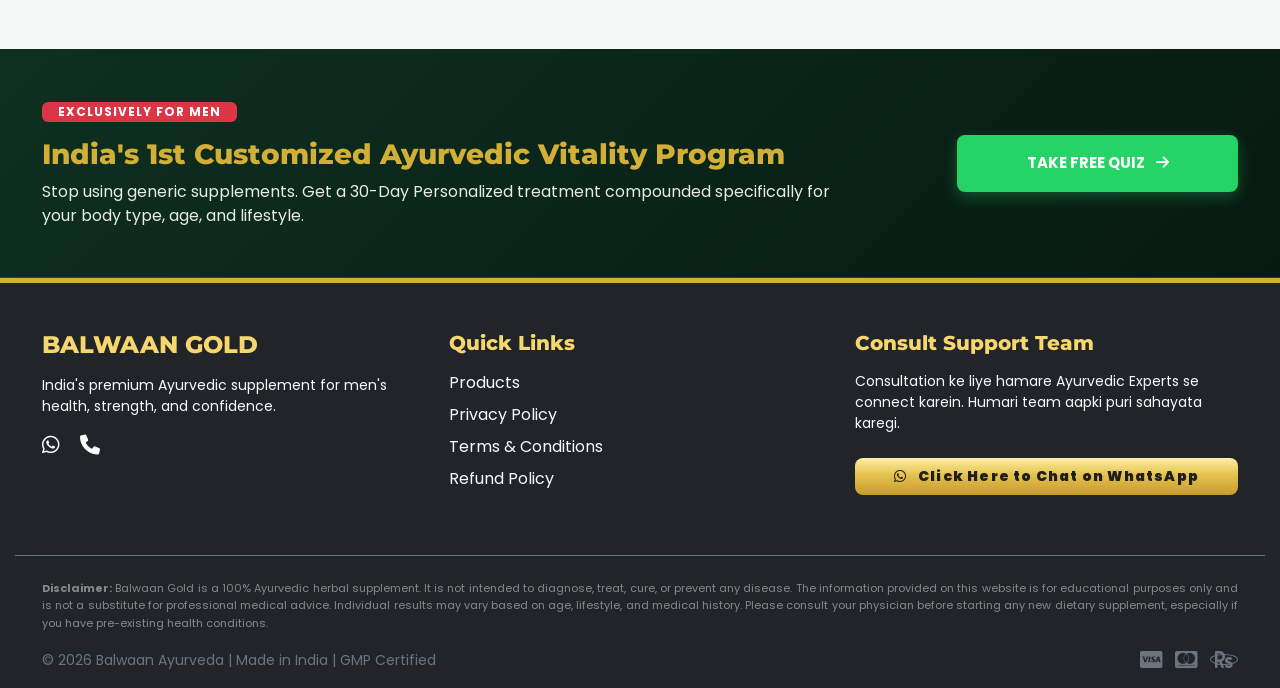
==== commit 618949a5: "Refactor CSS for horizontal scroll issue" ====
--- a/index.html
+++ b/index.html
@@ -91,21 +91,27 @@
     /></noscript>
 
     <style>
-        /* ===== FIX: Horizontal Scroll / Left-Right Swipe Issue ===== */
-html, body {
-    overflow-x: hidden !important;  /* आड़ी (Horizontal) स्क्रॉल को पूरी तरह बंद करेगा */
-    max-width: 100% !important;     /* सुनिश्चित करेगा कि कोई भी चीज बाहर न जाए */
-    margin: 0;
-    padding: 0;
-}
-
-/* सभी Container और Row को भी सुरक्षित रखें */
+/* ===== FINAL FIX: Horizontal Shift + Left Stuck Issue ===== */
+html {
+    overflow-x: hidden; /* बस आड़ी स्क्रॉल बंद करें, मार्जिन न बदलें */
+}
+
+body {
+    overflow-x: hidden;
+    width: 100%;
+    position: relative; /* सुनिश्चित करता है कि body अपनी जगह पर रहे */
+}
+
+/* ⚠️ जरूरी: पुराने margin:0; padding:0; को हटाकर यह डालें */
 .container, .container-fluid, .row {
-    overflow-x: hidden !important;
+    margin-left: auto !important;
+    margin-right: auto !important;
+    padding-left: 15px !important;  /* Bootstrap का Default Padding बहाल करें */
+    padding-right: 15px !important; /* Bootstrap का Default Padding बहाल करें */
     max-width: 100% !important;
 }
 
-/* अगर कहीं कोई बड़ी इमेज या टेबल है, तो उसे छोटा करें */
+/* किसी भी बड़ी इमेज या टेबल को स्क्रीन में समेटें */
 img, table, .table-responsive {
     max-width: 100% !important;
     height: auto !important;
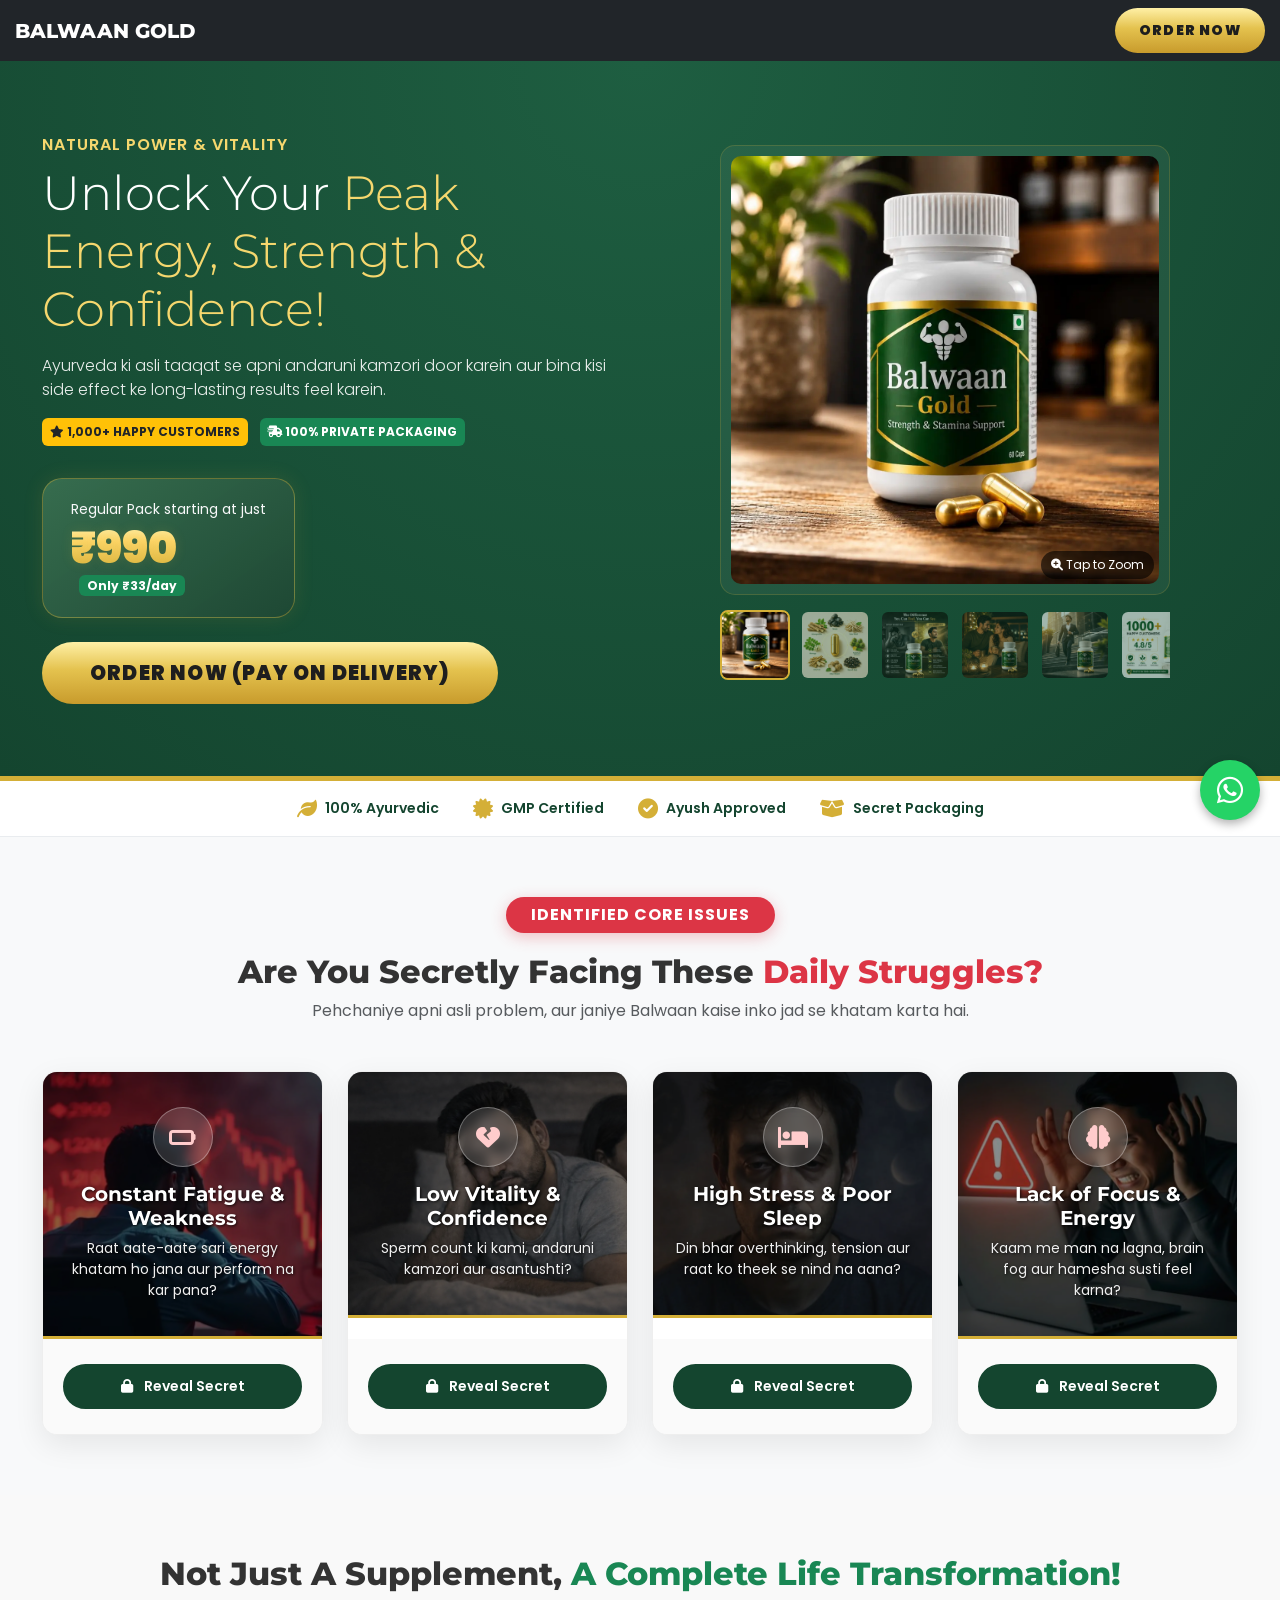
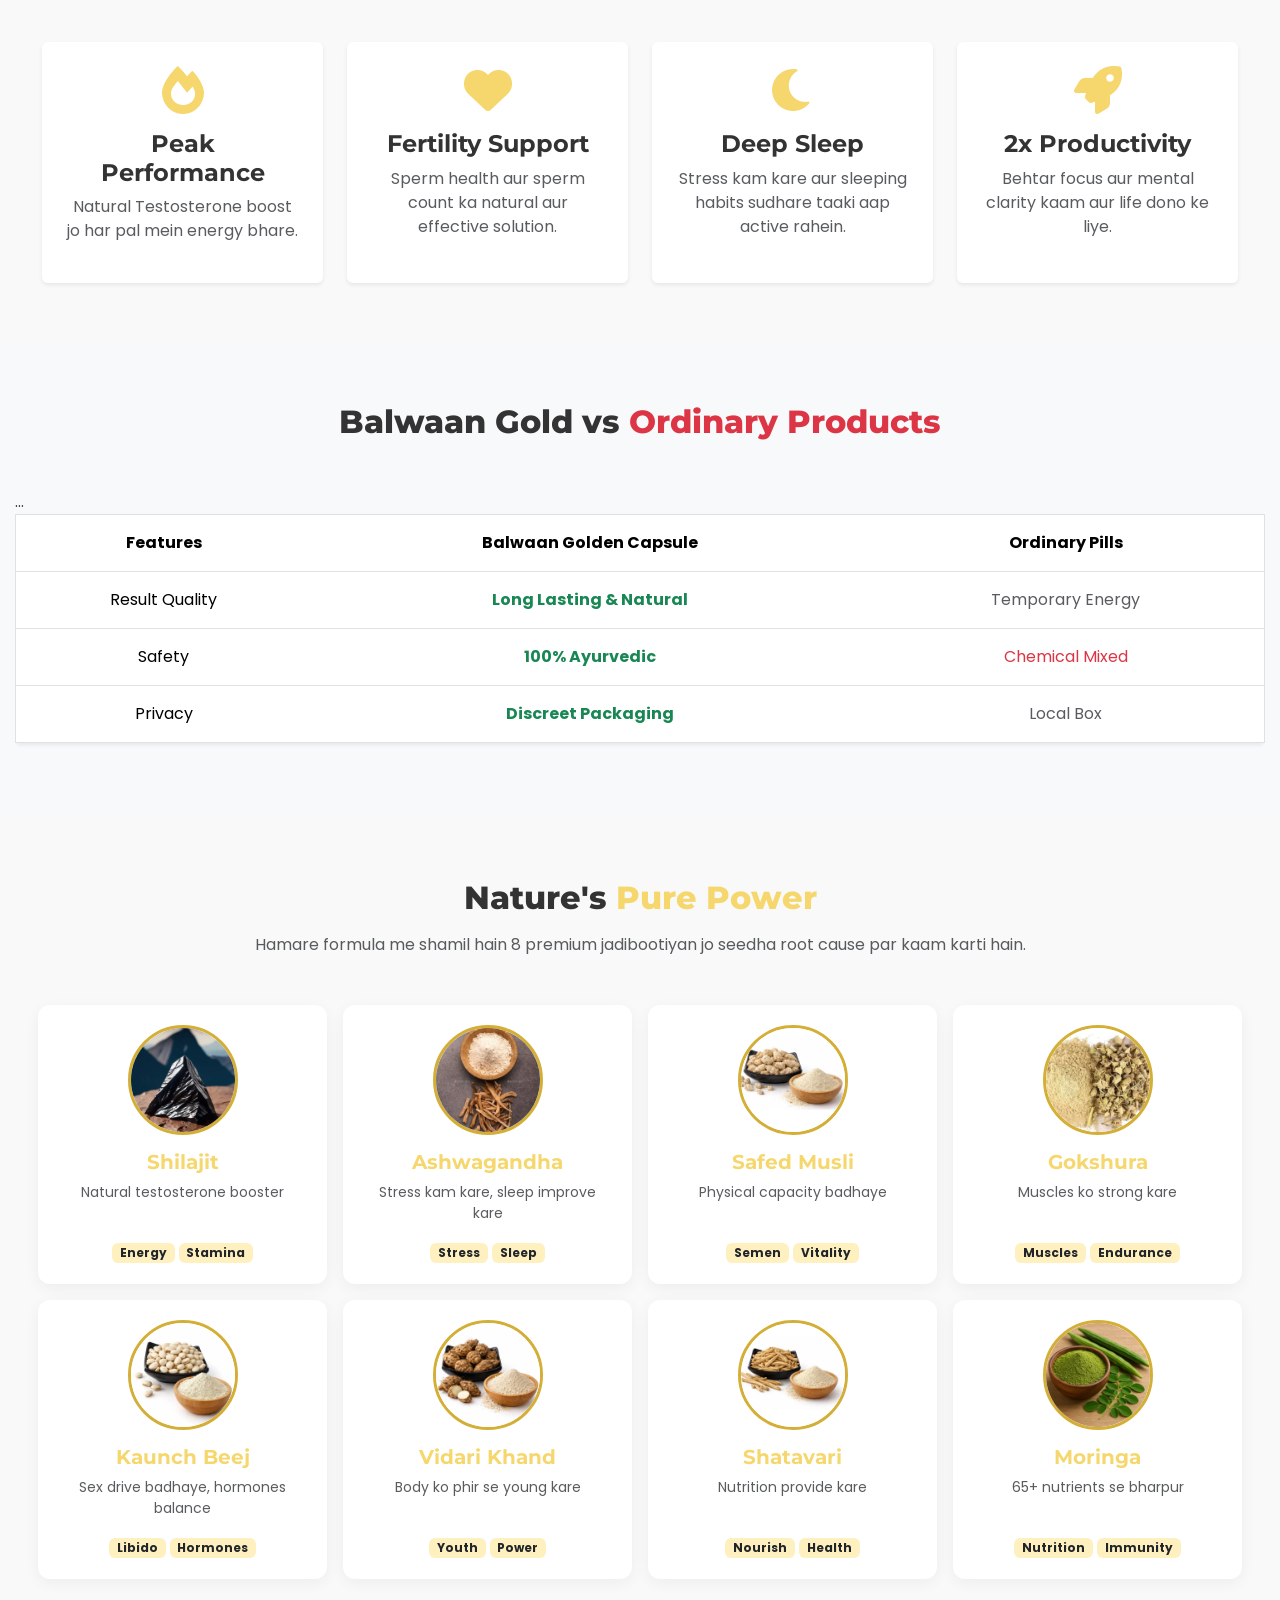
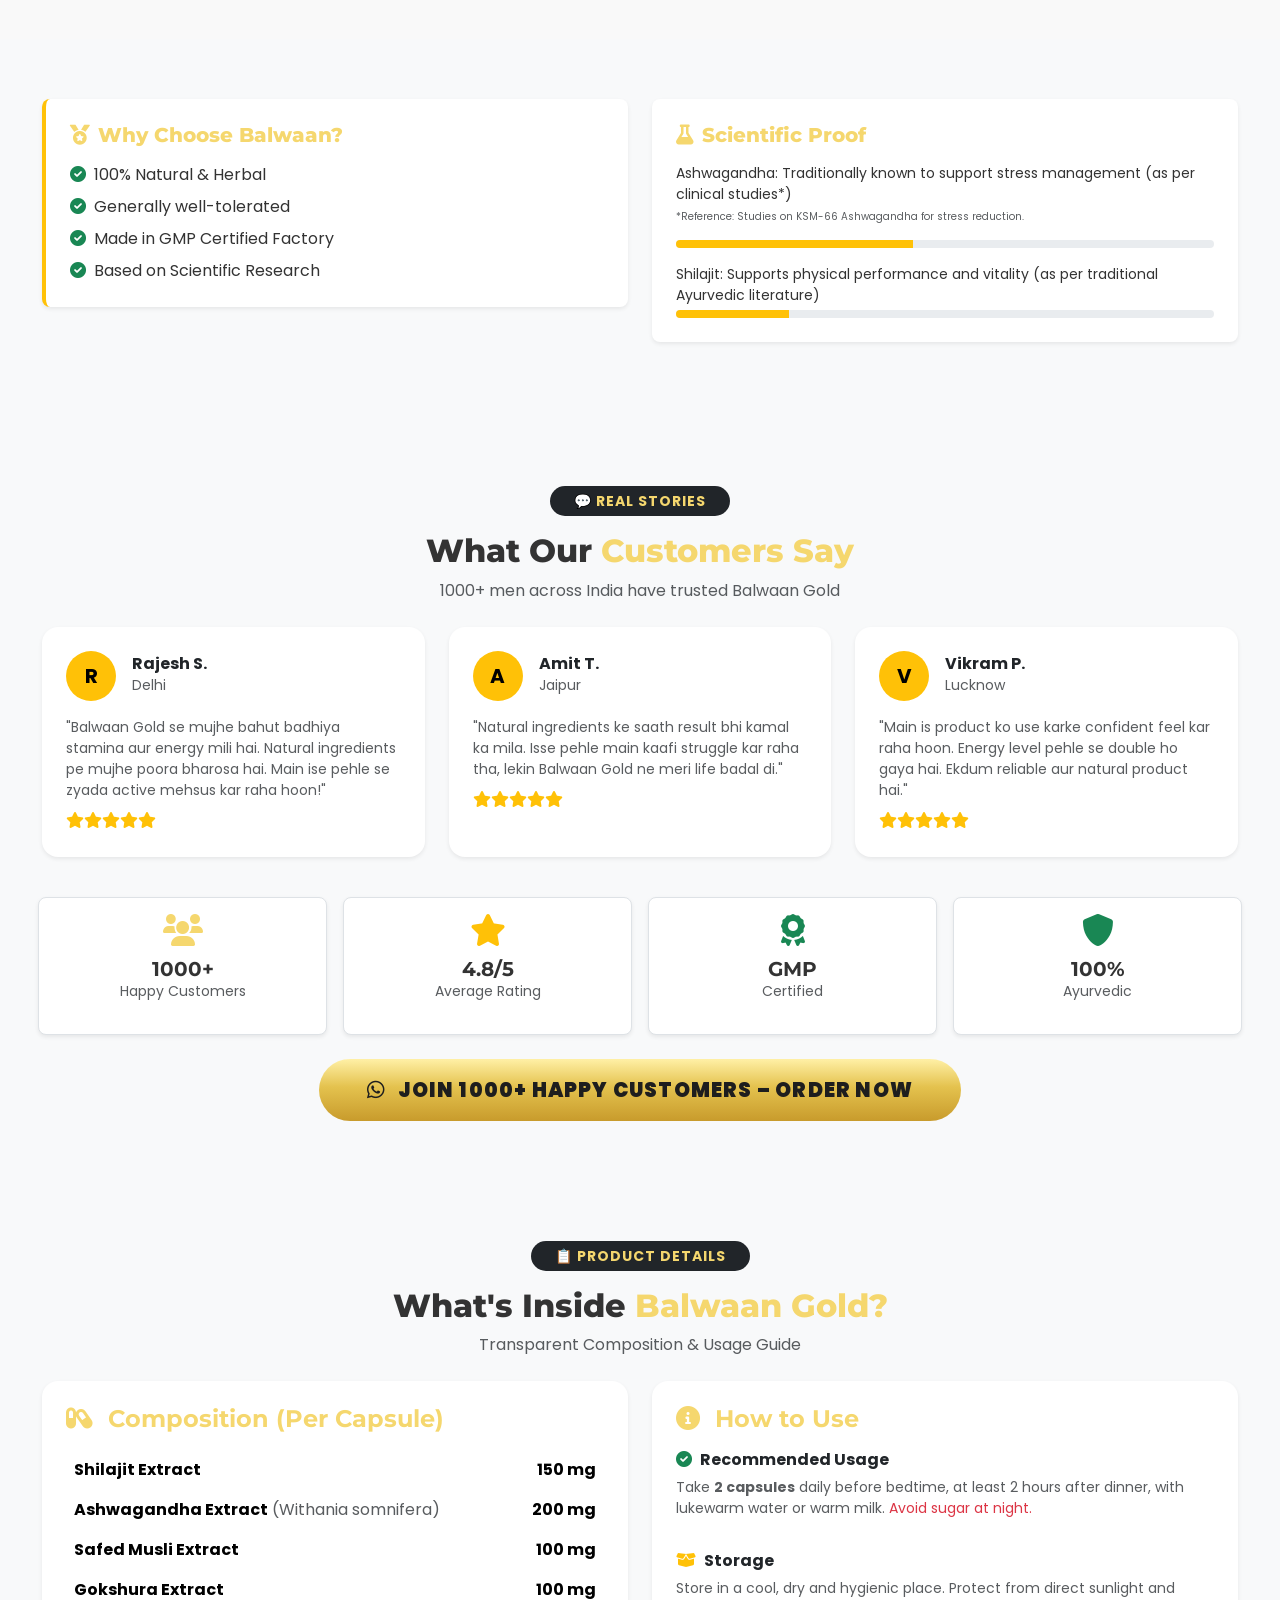
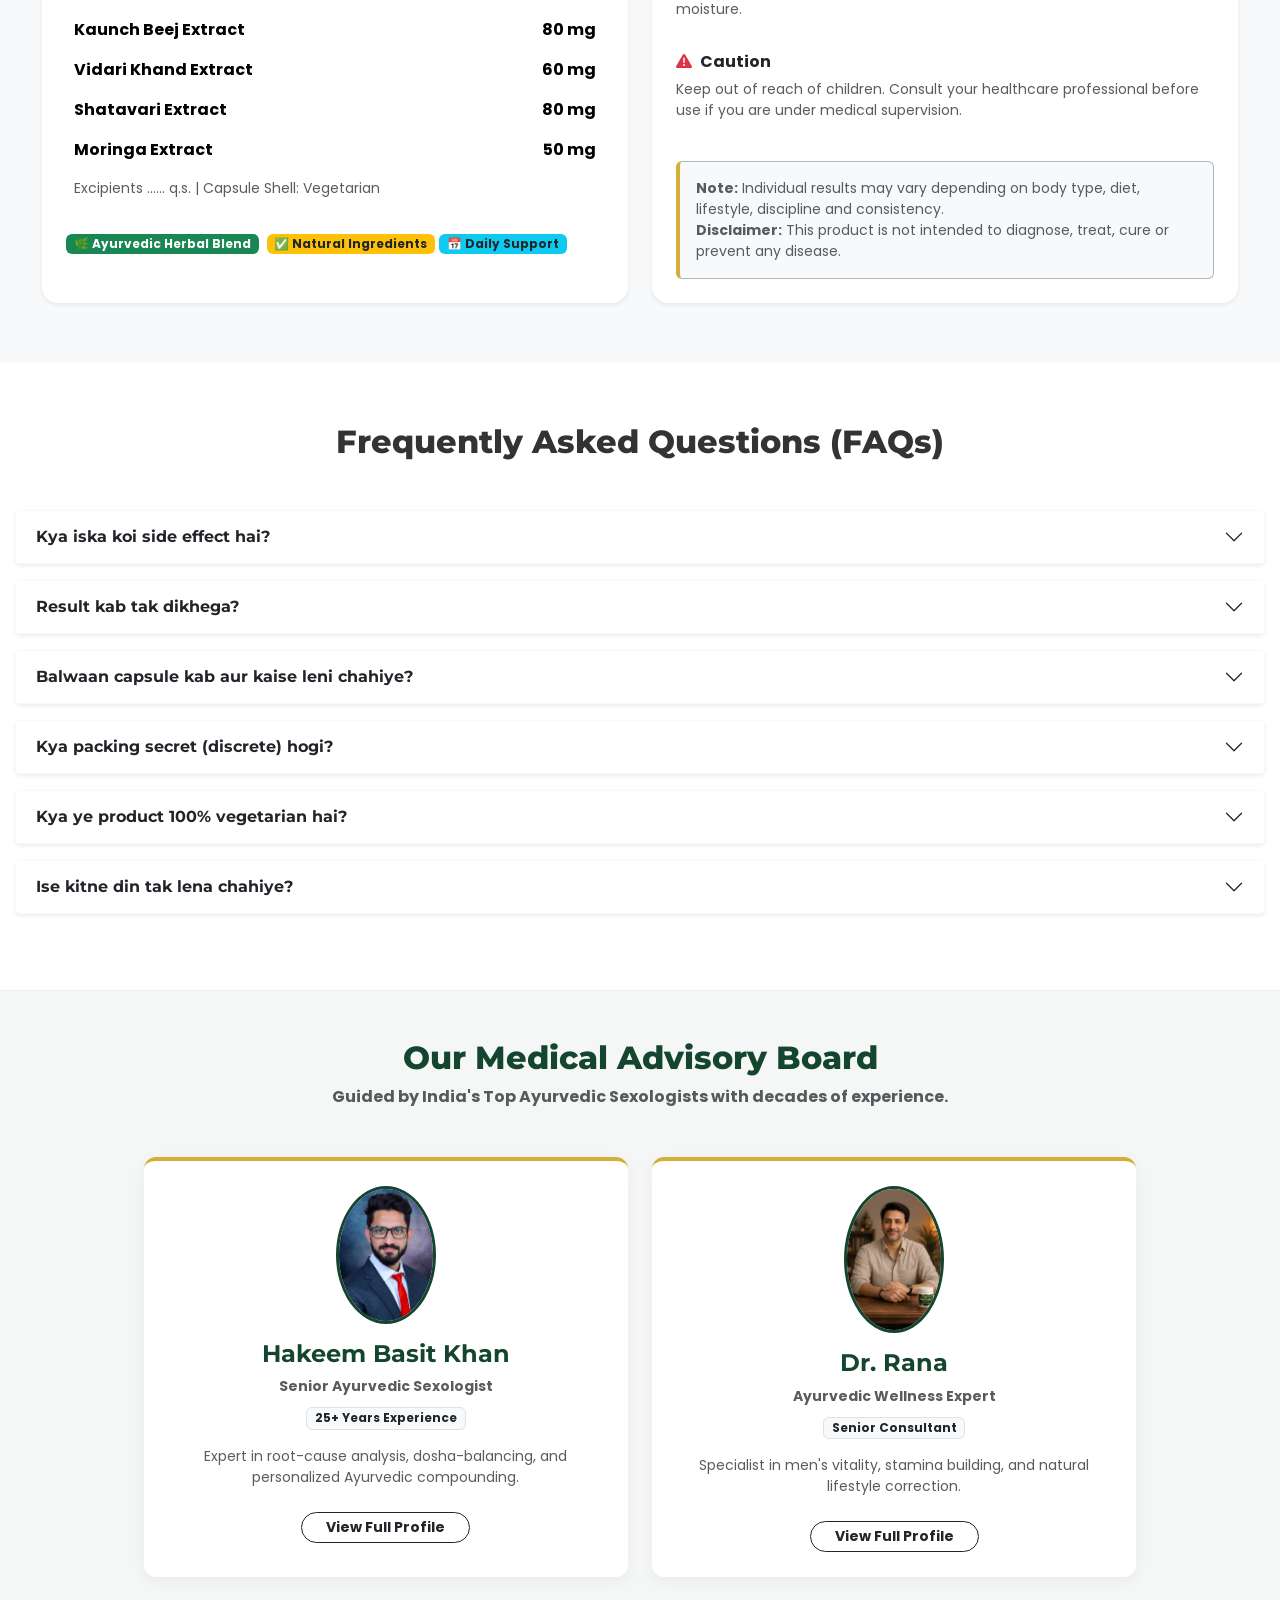
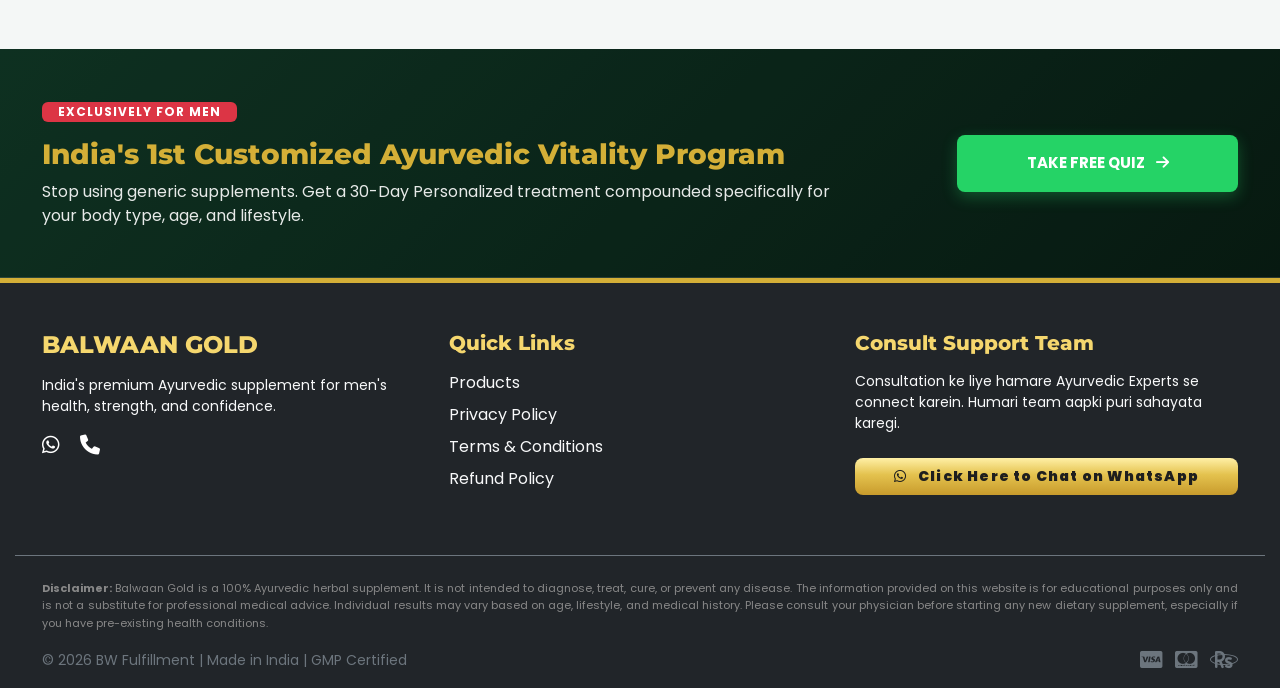
==== commit c694e305: "Update index.html" ====
--- a/index.html
+++ b/index.html
@@ -977,7 +977,7 @@
                         <strong>Disclaimer:</strong> Balwaan Gold is a 100% Ayurvedic herbal supplement. It is not intended to diagnose, treat, cure, or prevent any disease. The information provided on this website is for educational purposes only and is not a substitute for professional medical advice. Individual results may vary based on age, lifestyle, and medical history. Please consult your physician before starting any new dietary supplement, especially if you have pre-existing health conditions.
                     </p>
                     <div class="d-flex flex-column flex-md-row justify-content-between align-items-center mt-3">
-                        <p class="small text-secondary mb-2 mb-md-0">© 2026 Balwaan Ayurveda | Made in India | GMP Certified</p>
+                        <p class="small text-secondary mb-2 mb-md-0">© 2026 BW Fulfillment | Made in India | GMP Certified</p>
                         <div class="payment-icons">
                             <i class="fab fa-cc-visa fa-lg text-secondary me-2"></i>
                             <i class="fab fa-cc-mastercard fa-lg text-secondary me-2"></i>
@@ -1013,7 +1013,7 @@
         </div>
     </div>
 
-    <div class="whatsapp-float" data-bs-toggle="modal" data-bs-target="#leadGateModal"><i class="fab fa-whatsapp"></i></div>
+<a href="https://wa.me/919557133307?text=Hi%2C%20I%20need%20help%20regarding%20Balwaan%20Gold" target="_blank" rel="noopener" class="whatsapp-float" aria-label="Chat on WhatsApp"><i class="fab fa-whatsapp"></i></a>
     <div class="mobile-cta-bar"><div class="container"><a href="checkout.html" class="btn btn-gold-glow w-100 py-3 shadow" style="font-size: 16px;">ORDER NOW (COD AVAILABLE)</a></div></div>
 
     <script src="https://cdn.jsdelivr.net/npm/bootstrap@5.3.0/dist/js/bootstrap.bundle.min.js"></script>
